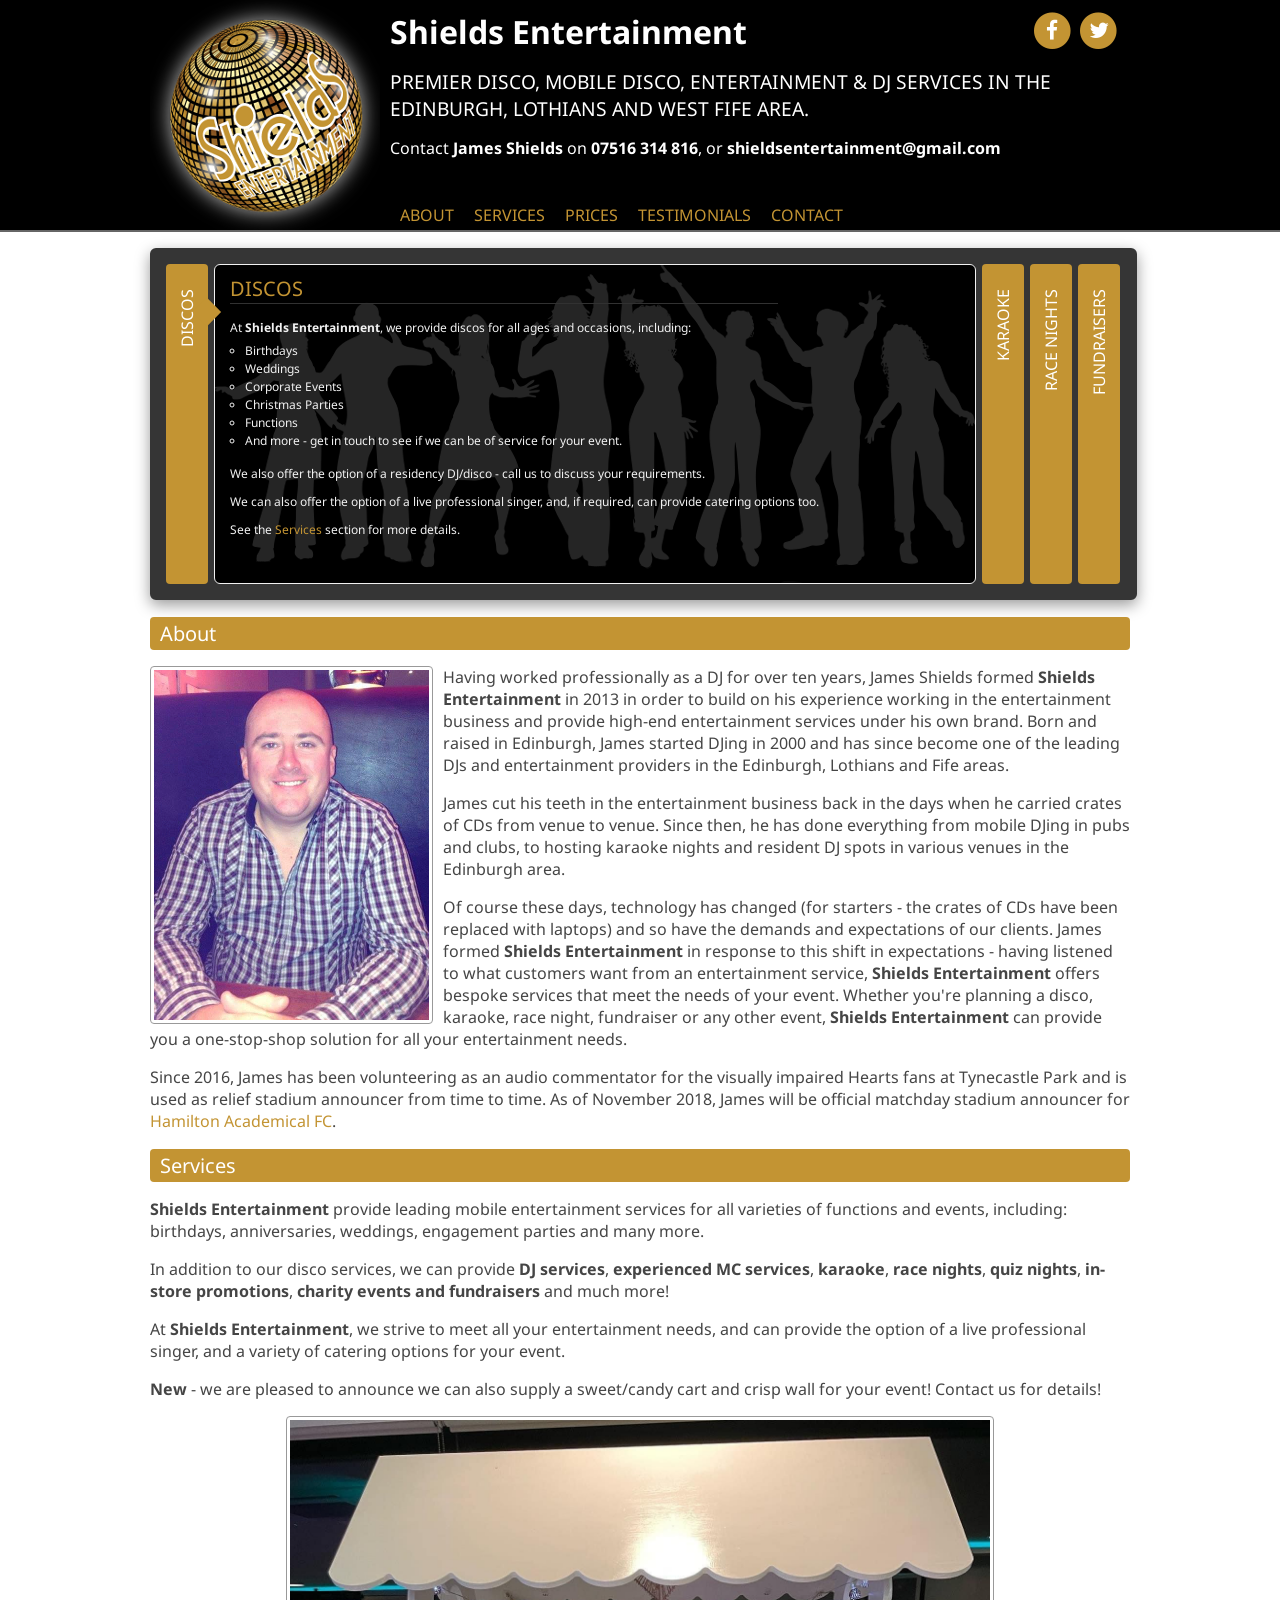
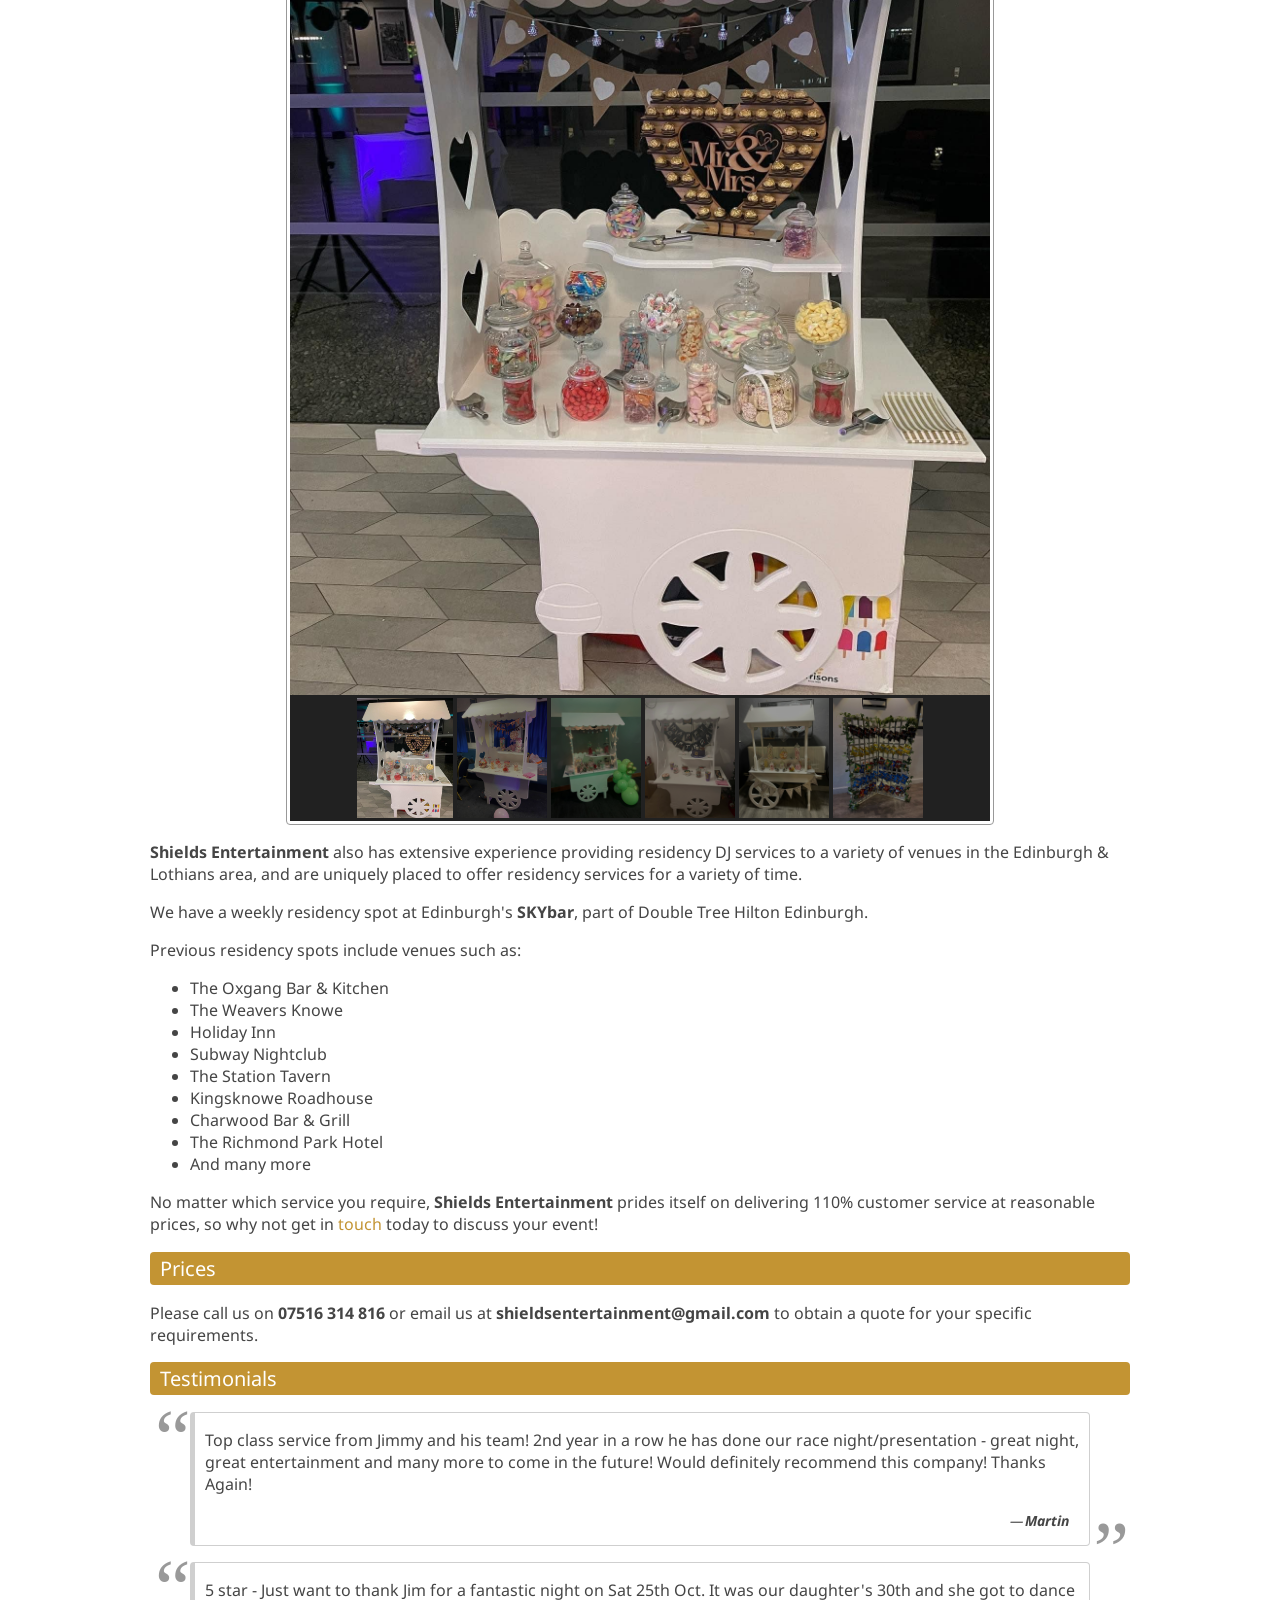
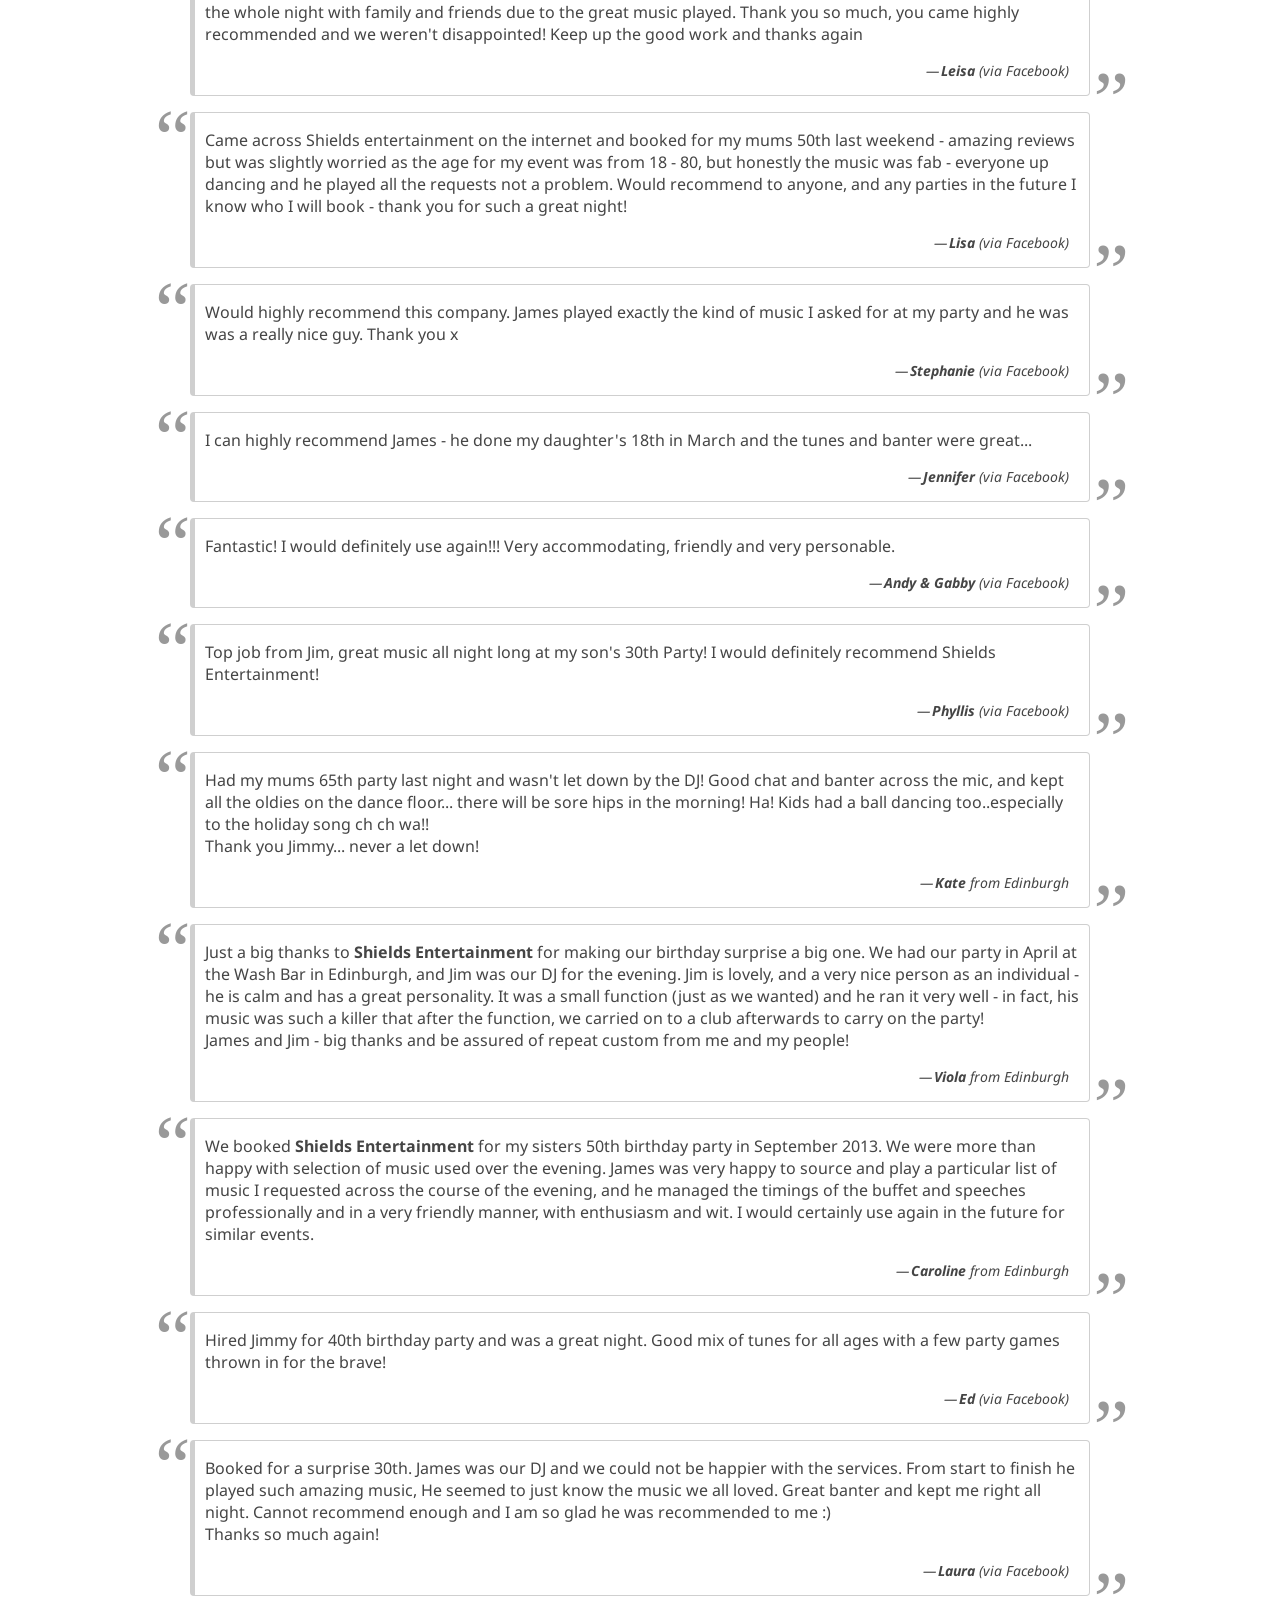
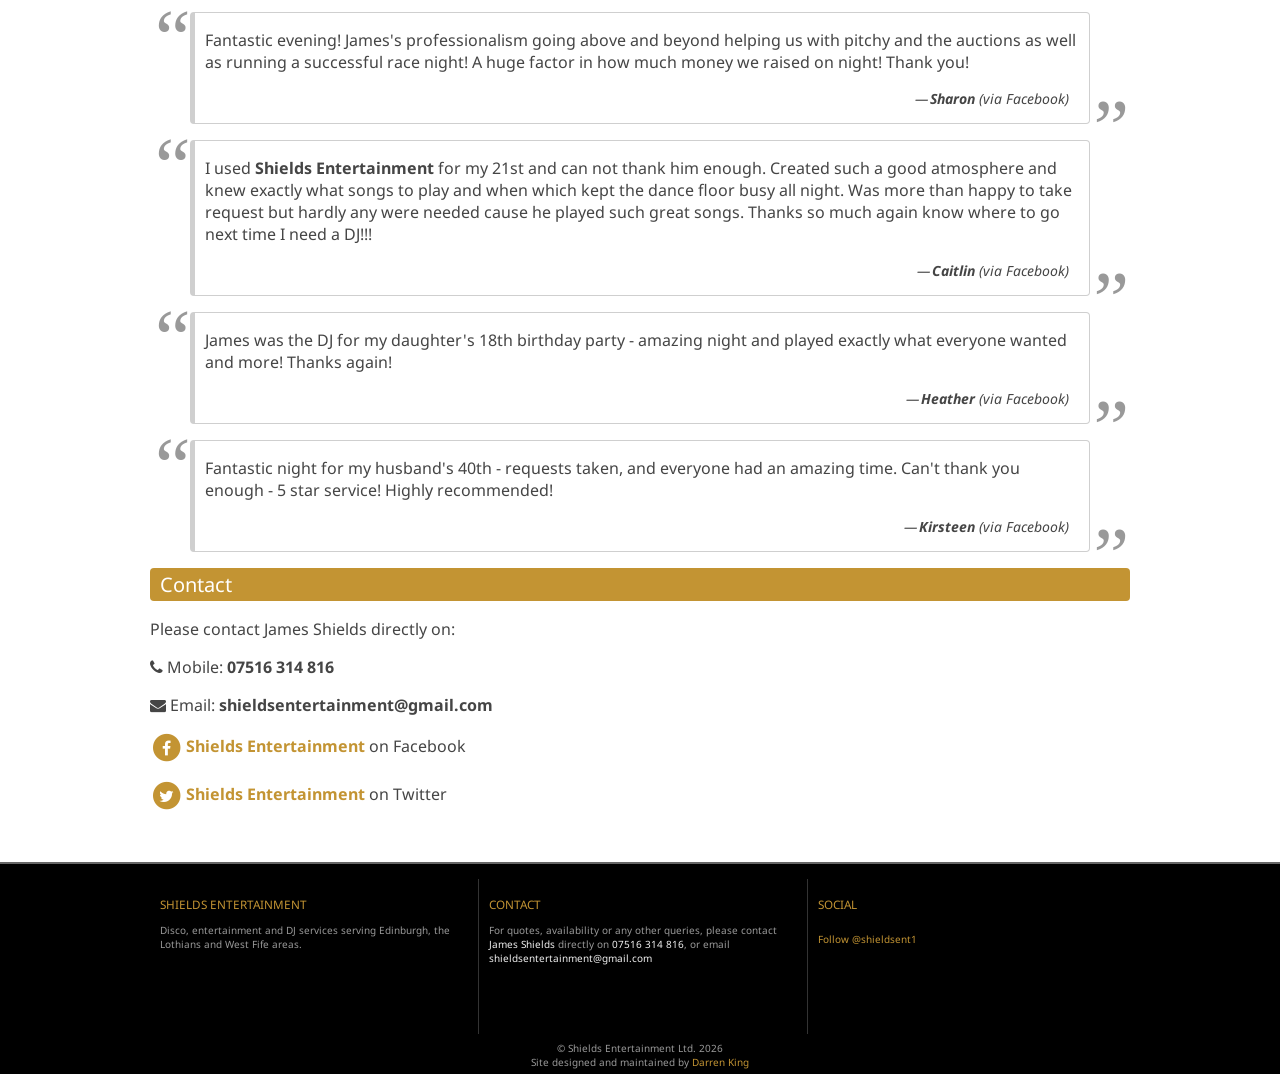
==== index.htm @ f03bf299 "Add files via upload" ====
<!doctype html>
<html>
<head>
  <link href='https://fonts.googleapis.com/css?family=Noto+Sans:400,700' rel='stylesheet' type='text/css'>
  <link href="https://netdna.bootstrapcdn.com/font-awesome/4.0.3/css/font-awesome.css" rel="stylesheet">
  <link rel="stylesheet" href="css/shields-entertainment.css" />
  <link rel="stylesheet" href="css/liteaccordion.css" />
  <link rel="shortcut icon" href="images/favicon.ico" />
  <meta property="og:image" content="https://www.shieldsentertainment.co.uk/images/shields-entertainment-logo.png" />
  <!--[if lt IE 9]>
  <script src="js/html5shiv.js"></script>
  <link rel="stylesheet" href="css/ie-fix.css" />
  <![endif]-->
  <!--[if IE]>
  <style>
  main > .page-inner {
    margin-top: 1em;
  }
  </style>
  <![endif]-->
  <title>Shields Entertainment | Premier disco, mobile disco, entertainment &amp; DJ services in the Edinburgh, Lothians and West Fife area</title> 
</head>
<body>
  <div id="fb-root"></div>
  <script>(function(d, s, id) {
    var js, fjs = d.getElementsByTagName(s)[0];
    if (d.getElementById(id)) return;
    js = d.createElement(s); js.id = id;
    js.src = "//connect.facebook.net/en_GB/all.js#xfbml=1";
    fjs.parentNode.insertBefore(js, fjs);
  }(document, 'script', 'facebook-jssdk'));</script>
  <div id="page">
    <a class="section-link" id="top"></a>
    <header>
      <div class="page-inner">
        <img class="logo" src="images/shields-entertainment-logo.png" />
        <div class="info">
          <h1>Shields Entertainment</h1>
          <h2>Premier disco, mobile disco, entertainment &amp; DJ services in the Edinburgh, Lothians and West Fife area.</h2>
          <h3>Contact <strong>James Shields</strong> on <strong>07516 314 816</strong>, or <strong>shieldsentertainment@gmail.com</strong></h3> 
        </div>
        <div class="social-buttons">
          <a href="https://www.facebook.com/shieldsentertainment" target="_blank" title="Shields Entertainment on Facebook">
            <span class="fa-stack fa-lg">
              <i class="fa fa-circle fa-stack-2x"></i>
              <i class="fa fa-facebook fa-stack-1x fa-inverse"></i>
            </span>
          </a>
          <a href="https://twitter.com/shieldsent1" target="_blank" title="Shields Entertainment on Twitter">
            <span class="fa-stack fa-lg">
              <i class="fa fa-circle fa-stack-2x"></i>
              <i class="fa fa-twitter fa-stack-1x fa-inverse"></i>
            </span>
          </a>
          </div>
          <nav class="main">
            <ul class="menu">
              <li><a href="#about" class="smooth">About</a></li>
              <li><a href="#services" class="smooth">Services</a></li>
              <li><a href="#prices" class="smooth">Prices</a></li>
              <li><a href="#testimonials" class="smooth">Testimonials</a></li>
              <li><a href="#contact" class="smooth">Contact</a></li>
            </ul>
          </nav>
        </div>
      </header>
      <div class="fixed-nav">
        <div class="page-inner">
          <div class="mini-logo"><a href="#top" class="smooth"></a></div>
          <h1>Shields Entertainment</h1>
          <h2>Disco &amp; Entertainment Services in Edinburgh, the Lothians and West Fife</h2>
          <nav class="main">
            <ul class="menu">
              <li><a href="#about" class="smooth">About</a></li>
              <li><a href="#services" class="smooth">Services</a></li>
              <li><a href="#prices" class="smooth">Prices</a></li>
              <li><a href="#testimonials" class="smooth">Testimonials</a></li>
              <li><a href="#contact" class="smooth">Contact</a></li>
            </ul>
          </nav>
          <div class="social-buttons">
            <a href="https://www.facebook.com/shieldsentertainment" target="_blank" title="Shields Entertainment on Facebook">
              <span class="fa-stack fa-lg">
                <i class="fa fa-circle fa-stack-2x"></i>
                <i class="fa fa-facebook fa-stack-1x fa-inverse"></i>
              </span>
            </a>
            <a href="https://twitter.com/shieldsent1" target="_blank" title="Shields Entertainment on Twitter">
              <span class="fa-stack fa-lg">
                <i class="fa fa-circle fa-stack-2x"></i>
                <i class="fa fa-twitter fa-stack-1x fa-inverse"></i>
              </span>
            </a>
          </div>
        </div>
      </div>
      <main>
        <div class="page-inner">

          <!-- Service Info -->
          <section class="service-info">
            <ol>
              <li>
                <h2><span>Discos</span></h2>
                <div>
                  <div class="service-info-panel">
                    <h2 class="service-title">Discos</h2>
                    <p>
                      At <strong>Shields Entertainment</strong>, we provide discos for all ages and occasions, including:
                      <ul>
                        <li>Birthdays</li>
                        <li>Weddings</li>
                        <li>Corporate Events</li>
                        <li>Christmas Parties</li>
                        <li>Functions</li>
                        <li>And more - get in touch to see if we can be of service for your event.</li>
                      </ul>
                    </p>
                    <p>We also offer the option of a residency DJ/disco - call us to discuss your requirements.</p>
                    <p>We can also offer the option of a live professional singer, and, if required, can provide catering options too.</p>
                    <p>See the <a href="#services" class="smooth">Services</a> section for more details.</p>
                  </div>
                </div>
              </li>
              <li>
                <h2><span>Karaoke</span></h2>
                <div>
                  <div class="service-info-panel">
                    <h2 class="service-title">Karaoke</h2>
                    <p>
                      Planning a disco but want the option of a karaoke? No problem - at <strong>Shields Entertainment</strong> we can provide karaoke services
                      to suit any event type. With over 30,000 karaoke tracks to choose from, we have one of the biggest and best selections around!
                    </p>
                    <p>As with our standard disco services, we can provide a live professional singer, and can provide catering options too.</p>
                    <p>See the <a href="#services" class="smooth">Services</a> section for more details.</p>
                  </div>
                </div>
              </li>
              <li>
                <h2><span>Race Nights</span></h2>
                <div>
                  <div class="service-info-panel">
                    <h2 class="service-title">Race Nights</h2>
                    <p>
                      Hosting a race night? Whether you need a disco for before &amp; afterwards, or whether you need an experienced MC to host the event - 
                      <strong>Shields Entertainment</strong> can meet your needs. 
                    </p>
                    <p>As with our disco services, we can provide a live professional singer, and can provide catering options too.</p>
                    <p>See the <a href="#services" class="smooth">Services</a> section for more details.</p>
                  </div>
                </div>
              </li>
              <li>
                <h2><span>Fundraisers</span></h2>
                <div>
                  <div class="service-info-panel">
                    <h2 class="service-title">Fundraisers</h2>
                    <p>
                      Hosting a fundraiser? <strong>Shields Entertainment</strong> can provide a variety of services to help your event run smoothly - from providing disco
                      services during the event, to providing an experienced MC to host the event.
                    </p>
                    <p><strong>Shields Entertainment</strong> has their own PA equiptment which is fully PAT tested, ensuring your event runs smoothly.</p>
                    <p>See the <a href="#services" class="smooth">Services</a> section for more details.</p>
                  </div>
                </div>
              </li>
            </ol>
          </section>

          <!-- About -->
          <section id="section-about">
            <a class="section-link" id="about"></a>
            <h2>About</h2>
            <p><img src="images/james-shields.jpg" alt="James Shields" class="photo-left" />Having worked professionally as a DJ for over ten years, James Shields formed <strong>Shields Entertainment</strong> in 2013 in order to build on his
            experience working in the entertainment business and provide high-end entertainment services under his own brand. Born and raised in
            Edinburgh, James started DJing in 2000 and has since become one of the leading DJs and entertainment providers in the Edinburgh, Lothians and Fife
            areas.</p>
            <p>James cut his teeth in the entertainment business back in the days when he carried crates of CDs from venue to venue. Since then, he has
            done everything from mobile DJing in pubs and clubs, to hosting karaoke nights and resident DJ spots in various venues in the Edinburgh area.
            </p>
            <p>Of course these days, technology has changed (for starters - the crates of CDs have been replaced with laptops) and so have the demands and expectations
            of our clients. James formed <strong>Shields Entertainment</strong> in response to this shift in expectations - having listened to what customers want from an entertainment
            service, <strong>Shields Entertainment</strong> offers bespoke services that meet the needs of your event. Whether you're planning a disco, karaoke, race night, fundraiser
            or any other event, <strong>Shields Entertainment</strong> can provide you a one-stop-shop solution for all your entertainment needs.</p>
            
            <p>Since 2016, James has been volunteering as an audio commentator for the visually impaired Hearts fans at Tynecastle Park and is used as relief stadium announcer from
            time to time. As of November 2018, James will be official matchday stadium announcer for <a href="https://www.hamiltonacciesfc.co.uk/" target="_blank">Hamilton Academical FC</a>.</p> 
          </section>

          <!-- Services -->
          <section id="section-services">
            <a class="section-link" id="services"></a>
            <h2>Services</h2>
            <p><strong>Shields Entertainment</strong> provide leading mobile entertainment services for all varieties of functions and events, including: birthdays, anniversaries, weddings, 
            engagement parties and many more.</p>
            
            <p>In addition to our disco services, we can provide <strong>DJ services</strong>, <strong>experienced MC services</strong>, <strong>karaoke</strong>, <strong>race nights</strong>, <strong>quiz nights</strong>, <strong>in-store promotions</strong>, 
            <strong>charity events and fundraisers</strong> and much more!</p>
            
            <p>At <strong>Shields Entertainment</strong>, we strive to meet all your entertainment needs, and can provide the option of a live professional singer, and a variety
            of catering options for your event.</p>
            
            <p><strong>New</strong> - we are pleased to announce we can also supply a sweet/candy cart and crisp wall for your event! Contact us for details!</p>
            
            <div class="gallery">
              <div class="gallery-inner">
                <div class="gallery-main"><img src="images/cart-1.jpg" /></div>
                <div class="gallery-thumbs-row">
                  <div class="gallery-thumbs">
                    <ul>
                      <li class="active"><a href="#"><img class="gallery-thumb" src="images/cart-1.jpg"/></a></li>
                      <li><a href="#"><img class="gallery-thumb" src="images/cart-2.jpg"/></a></li>
                      <li><a href="#"><img class="gallery-thumb" src="images/cart-3.jpg"/></a></li>
                      <li><a href="#"><img class="gallery-thumb" src="images/cart-4.jpg"/></a></li>
                      <li><a href="#"><img class="gallery-thumb" src="images/cart-5.jpg"/></a></li>
                      <li><a href="#"><img class="gallery-thumb" src="images/crisp-wall-1.jpg"/></a></li>
                    </ul>
                  </div>
                </div>
              </div>
            </div>
            
            <p><strong>Shields Entertainment</strong> also has extensive experience providing residency DJ services to a variety of venues in the Edinburgh &amp; Lothians area, and are
              uniquely placed to offer residency services for a variety of time.</p>
            
            <p>We have a weekly residency spot at Edinburgh's <strong>SKYbar</strong>, part of Double Tree Hilton Edinburgh.</p>
            <p>  
              Previous residency spots include venues such as:
            <ul>
              <li>The Oxgang Bar &amp; Kitchen</li>
              <li>The Weavers Knowe</li>
              <li>Holiday Inn</li>
              <li>Subway Nightclub</li>
              <li>The Station Tavern</li>
              <li>Kingsknowe Roadhouse</li>
              <li>Charwood Bar &amp; Grill</li>
              <li>The Richmond Park Hotel</li>
              <li>And many more</li>
            </ul></p>
            <p>No matter which service you require, <strong>Shields Entertainment</strong> prides itself on delivering 110% customer service at reasonable prices, so
            why not get in <a href="#contact" class="smooth">touch</a> today to discuss your event!</p>
          </section>

          <!-- Prices -->
          <section id="section-prices">
            <a class="section-link" id="prices"></a>
            <h2>Prices</h2>
            <p>Please call us on <strong>07516 314 816</strong> or email us at <strong>shieldsentertainment@gmail.com</strong> to obtain a quote for your specific requirements.</p>
          </section>

          <!-- Testimonials -->
          <section id="section-testimonials">
            <a class="section-link" id="testimonials"></a>
            <h2>Testimonials</h2>

            <blockquote>
              <p>
                Top class service from Jimmy and his team! 2nd year in a row he has done our race night/presentation - great night, great entertainment and many more to come in the future! Would definitely recommend this company! Thanks Again!                    
              </p>
              <footer>
                <cite><strong>Martin</strong></cite>
              </footer>
            </blockquote>

            <blockquote>
              <p>
                5 star - Just want to thank Jim for a fantastic night on Sat 25th Oct.
                It was our daughter's 30th and she got to dance the whole night with family and friends due to the great music played.
                Thank you so much, you came highly recommended and we weren't disappointed!
                Keep up the good work and thanks again
              </p>
              <footer>
                <cite><strong>Leisa</strong> (via Facebook)</cite>
              </footer>
            </blockquote>

            <blockquote>
              <p>
                Came across Shields entertainment on the internet and booked for my mums 50th last weekend -
                amazing reviews but was slightly worried as the age for my event was from 18 - 80, but honestly the music was fab -
                everyone up dancing and he played all the requests not a problem. Would recommend to anyone,
                and any parties in the future I know who I will book - thank you for such a great night!
              </p>
              <footer>
                <cite><strong>Lisa</strong> (via Facebook)</cite>
              </footer>
            </blockquote>

            <!-- older -->
            <blockquote>
              <p>
                Would highly recommend this company. James played exactly the kind of music I asked for at my party and he was was a really nice guy. Thank you x
              </p>
              <footer>
                <cite><strong>Stephanie</strong> (via Facebook)</cite>
              </footer>
            </blockquote>

            <blockquote>
              <p>
                I can highly recommend James - he done my daughter's 18th in March and the tunes and banter were great...
              </p>
              <footer>
                <cite><strong>Jennifer</strong> (via Facebook)</cite>
              </footer>
            </blockquote>

            <blockquote>
              <p>
                Fantastic! I would definitely use again!!! Very accommodating, friendly and very personable.
              </p>
              <footer>
                <cite><strong>Andy &amp; Gabby</strong> (via Facebook)</cite>
              </footer>
            </blockquote>

            <blockquote>
              <p>
                Top job from Jim, great music all night long at my son's 30th Party! I would definitely recommend Shields Entertainment!
              </p>
              <footer>
                <cite><strong>Phyllis</strong> (via Facebook)</cite>
              </footer>
            </blockquote>

            <blockquote>
              <p>
                Had my mums 65th party last night and wasn't let down by the DJ! Good chat and banter across the mic, and
                kept all the oldies on the dance floor... there will be sore hips in the morning! Ha! Kids had a ball
                dancing too..especially to the holiday song ch ch wa!!<br />
                Thank you Jimmy... never a let down!
              </p>
              <footer>
                <cite><strong>Kate</strong> from Edinburgh</cite>
              </footer>
            </blockquote>

            <blockquote>
              <p>
                Just a big thanks to <strong>Shields Entertainment</strong> for making our birthday surprise a big one. We had our party in April
                at the Wash Bar in Edinburgh, and Jim was our DJ for the evening. Jim is lovely, and a very nice person as
                an individual - he is calm and has a great personality. It was a small function (just as we wanted) and he
                ran it very well - in fact, his music was such a killer that after the function, we carried on to a club
                afterwards to carry on the party!<br />
                James and Jim - big thanks and be assured of repeat custom from me and my people!
              </p>
              <footer>
                <cite><strong>Viola</strong> from Edinburgh</cite>
              </footer>
            </blockquote>

            <blockquote>
              <p>
                We booked <strong>Shields Entertainment</strong> for my sisters 50th birthday party in September 2013. We were more than happy with selection of music used over the evening.
                James was very happy to source and play a particular list of music I requested across the course of the evening, and he managed the timings of the buffet and speeches professionally and in a very friendly manner, with enthusiasm and wit.
                I would certainly use again in the future for similar events.
              </p>
              <footer>
                <cite><strong>Caroline</strong> from Edinburgh</cite>
              </footer>
            </blockquote>

            <blockquote>
              <p>Hired Jimmy for 40th birthday party and was a great night. Good mix of tunes for all ages with a few party games thrown in for the brave!</p>
              <footer>
                <cite><strong>Ed</strong> (via Facebook)</cite>
              </footer>
            </blockquote>

            <blockquote>
              <p>
                Booked for a surprise 30th. James was our DJ and we could not be happier with the
                services. From start to finish he played such amazing music, He seemed to just know the
                music we all loved. Great banter and kept me right all night. Cannot recommend enough
                and I am so glad he was recommended to me :) <br />
                Thanks so much again!
              </p>
              <footer>
                <cite><strong>Laura</strong> (via Facebook)</cite>
              </footer>
            </blockquote>
            
            <blockquote>
              <p>
                Fantastic evening! James's professionalism going above and beyond helping us with
                pitchy and the auctions as well as running a successful race night! A huge factor in how
                much money we raised on night! Thank you!
              </p>
              <footer>
                <cite><strong>Sharon</strong> (via Facebook)</cite>
              </footer>
            </blockquote>
            
            <blockquote>
              <p>
                I used <strong>Shields Entertainment</strong> for my 21st and can not thank him enough. Created such a
                good atmosphere and knew exactly what songs to play and when which kept the dance
                floor busy all night. Was more than happy to take request but hardly any were needed
                cause he played such great songs. Thanks so much again know where to go next time I
                need a DJ!!!
              </p>
              <footer>
                <cite><strong>Caitlin</strong> (via Facebook)</cite>
              </footer>
            </blockquote>
            
            <blockquote>
              <p>
                James was the DJ for my daughter's 18th birthday party - amazing night and played exactly what
                everyone wanted and more! Thanks again!
              </p>
              <footer>
                <cite><strong>Heather</strong> (via Facebook)</cite>
              </footer>
            </blockquote>
            
            <blockquote>
              <p>
                Fantastic night for my husband's 40th - requests taken, and everyone had an amazing time.
                Can't thank you enough - 5 star service! Highly recommended!
              </p>
              <footer>
                <cite><strong>Kirsteen</strong> (via Facebook)</cite>
              </footer>
            </blockquote>
              
          </section>

          <!-- Contact -->
          <section id="section-contact">
            <a class="section-link" id="contact"></a>
            <h2>Contact</h2>
            <p>Please contact James Shields directly on:</p>
            <p><i class="fa fa-phone"></i> Mobile: <strong>07516 314 816</strong></p>
            <p><i class="fa fa-envelope"></i> Email: <strong>shieldsentertainment@gmail.com</strong></p>
            <p>
              <a href="https://www.facebook.com/shieldsentertainment" target="_blank" alt="Shields Entertainment on Facebook">
                <span class="fa-stack">
                  <i class="fa fa-circle fa-stack-2x"></i>
                  <i class="fa fa-facebook fa-stack-1x fa-inverse"></i>
                </span>
                <strong>Shields Entertainment</strong>
              </a> on Facebook 
            </p>
            <p>
              <a href="https://twitter.com/shieldsent1" target="_blank" alt="Shields Entertainment on Twitter">
                <span class="fa-stack">
                  <i class="fa fa-circle fa-stack-2x"></i>
                  <i class="fa fa-twitter fa-stack-1x fa-inverse"></i>
                </span>
                <strong>Shields Entertainment</strong>
              </a> on Twitter
            </p> 
          </section>

        </div>    
      </main>

      <footer>
        <div class="page-inner">
          <div class="footer-panel overview">
            <h3><span>Shields Entertainment</h3>
            <p>
              Disco, entertainment and DJ services serving Edinburgh, the Lothians and West Fife areas.
            </p>
          </div>
          <div class="footer-panel contact">
            <h3>Contact</h3>
            <p>
              For quotes, availability or any other queries, please contact <em>James Shields</em> directly on <em>07516 314 816</em>, or email <em>shieldsentertainment@gmail.com</em>
            </p>
          </div>
          <div class="footer-panel social">
            <h3>Social</h3>
            <div class="fb-like" data-href="https://www.facebook.com/shieldsentertainment" data-colorscheme="dark" data-layout="standard" data-action="like" data-show-faces="true" data-share="true" data-ref="shieldsentertainment.co.uk"></div>
            
            <div class="twitter">
              <a href="https://twitter.com/shieldsent1" class="twitter-follow-button" data-show-count="false" data-size="large">Follow @shieldsent1</a>
              <script>!function(d,s,id){var js,fjs=d.getElementsByTagName(s)[0],p=/^http:/.test(d.location)?'http':'https';if(!d.getElementById(id)){js=d.createElement(s);js.id=id;js.src=p+'://platform.twitter.com/widgets.js';fjs.parentNode.insertBefore(js,fjs);}}(document, 'script', 'twitter-wjs');</script>
            </div>
          </div>
          <div class="copy">
            &copy; Shields Entertainment Ltd. <span id="copy-year">2020</span> <br />
            Site designed and maintained by <a href="http://www.darren-king.co.uk" target="_blank">Darren King</a>
          </div>
        </div>
    </footer>
  </div>
  <script src="https://code.jquery.com/jquery-3.3.1.min.js"></script>
  <script src="js/jquery.easing.1.3.js"></script>
  <script src="js/liteaccordion.jquery.min.js"></script>
  <script src="js/jquery.smoothscroll.min.js"></script>

  <script src="js/shields-entertainment.js"></script>
</body>
</html>
---- css/shields-entertainment.css ----
/** styles.less */
html,
body {
  margin: 0;
  padding: 0;
}
body {
  background-color: #fff;
  color: #454545;
  font-family: 'Noto Sans', sans-serif;
}
.photo-bordered {
  padding: 3px;
  border: 1px solid #999;
  -webkit-border-radius: 4px;
  -moz-border-radius: 4px;
  -ms-border-radius: 4px;
  border-radius: 4px;
}
div#page {
  min-width: 830px;
}
div.page-inner {
  position: relative;
  width: 980px;
  margin: 0 auto;
}
a:link,
a:visited,
a:active {
  color: #c39433;
  text-decoration: none;
}
a:hover {
  color: #0060FF;
  text-decoration: underline;
}
header {
  position: relative;
  background-color: #000;
  color: #fff;
  height: 230px;
  border-bottom: 2px solid #666;
}
header ul,
header ul li {
  margin: 0;
  padding: 0;
  list-style-type: none;
}
header .page-inner {
  height: 235px;
}
header .logo {
  position: absolute;
  left: 0px;
  top: 0px;
  width: 230px;
  height: 230px;
  background-color: #000;
}
header .info {
  position: absolute;
  top: 10px;
  left: 240px;
  bottom: 40px;
  right: 10px;
}
header .info h1,
header .info h2,
header .info h3 {
  margin: 0;
  padding: 0;
  padding-bottom: 15px;
}
header .info h2 {
  font-weight: normal;
  /*font-style: italic;*/
  font-size: 1.2em;
  text-transform: uppercase;
}
header .info h3 {
  font-weight: normal;
  font-size: 1em;
}
.social-buttons {
  position: absolute;
  top: 10px;
  right: 10px;
  height: 20px;
}
nav.main {
  position: absolute;
  bottom: 5px;
  left: 240px;
  height: 30px;
  background-color: #000;
}
nav.main ul,
nav.main ul li {
  margin: 0;
  padding: 0;
  list-style-type: none;
}
nav.main ul.menu li {
  display: table-cell;
}
nav.main ul.menu li a {
  display: table-cell;
  padding-left: 10px;
  padding-right: 10px;
  height: 30px;
  text-align: center;
  vertical-align: middle;
  color: #c39433;
  text-decoration: none;
  text-transform: uppercase;
  border-bottom: 2px solid #666;
}
nav.main ul.menu li a:hover {
  color: #c39433;
  background-color: #fff;
  border-bottom: 2px solid #fff;
}
div.fixed-nav {
  display: none;
  position: fixed;
  top: 0;
  left: 0;
  right: 0;
  height: 100px;
  border-bottom: 2px solid #666;
  color: #fff;
  background-color: #000;
  z-index: 1000;
  /*opacity: 0.9;*/
}
div.fixed-nav .page-inner {
  height: 100px;
}
div.fixed-nav .mini-logo {
  position: absolute;
  top: 0;
  left: 0;
  width: 100px;
  height: 100px;
  background-image: url(../images/shields-entertainment-logo-small.png);
}
div.fixed-nav .mini-logo a {
  display: block;
  top: 0;
  left: 0;
  width: 100px;
  height: 100px;
}
div.fixed-nav h1 {
  position: absolute;
  top: 10px;
  left: 130px;
  height: 40px;
  width: 400px;
  margin: 0;
  padding: 0;
}
div.fixed-nav h2 {
  position: absolute;
  top: 50px;
  left: 130px;
  height: 15px;
  margin: 0;
  padding: 0;
  font-size: 14px;
  font-weight: normal;
  text-transform: uppercase;
}
div.fixed-nav nav.main {
  bottom: 0px;
}
main {
  margin-top: 1em;
}
main section.service-info {
  position: relative;
}
main section.service-info > ol > li > div {
  background-color: black;
}
main section.service-info .service-info-panel {
  padding: 15px;
  -webkit-border-radius: 6px;
  -moz-border-radius: 6px;
  -ms-border-radius: 6px;
  border-radius: 6px;
  background-color: #000;
  background-image: url(../images/silhouette-dancing-people-dark-small-85.png);
  background-position: bottom;
  background-repeat: no-repeat;
  border: 1px solid #f1f1f1;
  position: absolute;
  top: 0;
  left: 48px;
  right: 0;
  bottom: 0;
  font-size: 12px;
  color: #f1f1f1;
  line-height: 1.5em;
}
main section.service-info .service-info-panel > h2.service-title {
  font-size: 20px;
  color: #c39433;
  border-bottom: 1px solid #313131;
  padding-bottom: 5px;
  margin-right: 25%;
  margin-bottom: 10px;
  text-transform: uppercase;
  font-weight: normal;
}
main section.service-info .service-info-panel ul {
  padding-left: 15px;
}
main section.service-info .service-info-panel p {
  padding: 5px 0px;
}
main section {
  position: relative;
}
main section > a.section-link {
  position: absolute;
  top: -120px;
  z-index: -10;
  visibility: hidden;
  border: 1px solid red;
}
main section > h2 {
  background-color: #c39433;
  -webkit-border-radius: 4px;
  -moz-border-radius: 4px;
  -ms-border-radius: 4px;
  border-radius: 4px;
  padding: 3px 10px;
  color: #fff;
  font-weight: normal;
  font-size: 20px;
}
main section .photo-left {
  float: left;
  margin-right: 10px;
  padding: 3px;
  border: 1px solid #999;
  -webkit-border-radius: 4px;
  -moz-border-radius: 4px;
  -ms-border-radius: 4px;
  border-radius: 4px;
}
main section blockquote {
  position: relative;
  padding-bottom: 15px;
  border: 1px solid #cfcfcf;
  border-left: 5px solid #cfcfcf;
  -webkit-border-radius: 4px;
  -moz-border-radius: 4px;
  -ms-border-radius: 4px;
  border-radius: 4px;
}
main section blockquote > p {
  padding: 0px 10px;
}
main section blockquote::before,
main section blockquote::after {
  display: block;
  position: absolute;
  font-family: Georgia, "Times New Roman", serif;
  font-size: 80px;
  color: #999;
  height: 0;
}
main section blockquote::before {
  top: -20px;
  left: 0;
  content: '\201c';
  margin-left: -40px;
}
main section blockquote::after {
  right: 0;
  bottom: 40px;
  content: '\201d';
  margin-right: -40px;
  text-align: right;
}
main section blockquote > footer {
  font-size: 14px;
}
main section blockquote > footer cite::before {
  content: '\2014 \2009';
}
main section blockquote > footer cite {
  padding-right: 20px;
  display: block;
  text-align: right;
}
div#page > footer {
  margin-top: 50px;
  border-top: 2px solid #666;
  min-height: 200px;
  background-color: #000;
  color: #999;
  font-size: 10px;
  position: relative;
}
div#page > footer .page-inner {
  height: 210px;
}
div#page > footer .footer-panel {
  position: absolute;
  top: 15px;
  bottom: 40px;
  border-left: 1px solid #333;
  padding: 5px 10px;
}
div#page > footer .footer-panel:first-of-type {
  border-left: none;
}
div#page > footer .footer-panel.overview {
  left: 0;
  right: 67%;
}
div#page > footer .footer-panel.contact {
  left: 33.5%;
  right: 33.5%;
}
div#page > footer .footer-panel.social {
  left: 67%;
  right: 0;
}
div#page > footer .footer-panel.social .twitter {
  margin-top: 20px;
}
div#page > footer .copy {
  position: absolute;
  bottom: 5px;
  left: 0;
  right: 0;
  text-align: center;
}
div#page > footer h3 {
  color: #c39433;
  font-weight: normal;
  text-transform: uppercase;
}
div#page > footer em {
  font-style: normal;
  color: #f1f1f1;
}
.clearfix {
  clear: both;
}
div.gallery {
  line-height: 0;
}
div.gallery div.gallery-inner {
  margin: 0 auto;
  max-width: 700px;
  padding: 3px;
  border: 1px solid #999;
  -webkit-border-radius: 4px;
  -moz-border-radius: 4px;
  -ms-border-radius: 4px;
  border-radius: 4px;
}
div.gallery div.gallery-inner div.gallery-main {
  width: 100%;
}
div.gallery div.gallery-inner div.gallery-main img {
  max-width: 100%;
}
div.gallery div.gallery-inner div.gallery-thumbs-row {
  padding: 3px;
  background-color: #212121;
}
div.gallery div.gallery-inner div.gallery-thumbs {
  display: table;
  margin: 0 auto;
}
div.gallery div.gallery-inner div.gallery-thumbs ul,
div.gallery div.gallery-inner div.gallery-thumbs ul li {
  margin: 0;
  padding: 0;
  list-style-type: none;
  display: inline-block;
}
div.gallery div.gallery-inner div.gallery-thumbs img {
  max-width: 100px;
  max-height: 120px;
  filter: brightness(60%);
}
div.gallery div.gallery-inner div.gallery-thumbs li.active img {
  filter: brightness(100%);
}
---- css/liteaccordion.css ----
@charset 'utf-8';
/*************************************************!
*
*   project:    liteAccordion - a horizontal accordion plugin for jQuery
*   author:     Nicola Hibbert
*   url:        http://nicolahibbert.com/liteaccordion-v2/
*   demo:       http://www.nicolahibbert.com/demo/liteAccordion/
*
*   Version:    2.2.0
*   Copyright:  (c) 2010-2013 Nicola Hibbert
*   Licence:    MIT
*
**************************************************/
/****************************************** Core */
.liteAccordion {
    text-align: left;
    font-size: 16px;
    line-height: 24px;
    font: 'Helvetica Neue', Verdana, Arial, sans-serif;
    -webkit-backface-visibility: hidden;
    -webkit-perspective: 1000;
    -webkit-tap-highlight-color: transparent;
}
.liteAccordion, .liteAccordion * { padding: 0; margin: 0; border: 0; box-sizing: content-box }
.liteAccordion > ol { position: relative; overflow: hidden; height: 100%; margin: 0; padding: 0; list-style-type: none }
.liteAccordion > ol > li { list-style-type: none }
.liteAccordion .slide > h2 {
    color: black;
    font-size: 16px;
    font-weight: normal;
    margin: 0;
    z-index: 100;
    position: absolute;
    top: 0;
    left: 0;
    -webkit-backface-visibility: hidden; /* fixes chrome bug */
    -webkit-transform: translateX(-100%) rotate(-90deg);
    -webkit-transform-origin: right top;
    -moz-transform: translateX(-100%) rotate(-90deg);
    -moz-transform-origin: right top;
    -o-transform: translateX(-100%) rotate(-90deg);
    -o-transform-origin: right top;
    transform: translateX(-100%) rotate(-90deg);
    transform-origin: right top;
}
.liteAccordion .slide > h2 span {
    display: block;
    padding-right: 8%;
    text-align: right;
    height: 90%;
    margin-top: 5px;
    -webkit-user-select: none;
    -khtml-user-select: none;
    -moz-user-select: none;
    -ms-user-select: none;
    user-select: none;
}
.liteAccordion .slide > h2 b {
    display: inline-block;
    position: absolute;
    top: 13%;
    left: 10%;
    text-align: center;
    -webkit-transform: rotate(90deg);
    -moz-transform: rotate(90deg);
    -o-transform: rotate(90deg);
    transform: rotate(90deg);
}

.liteAccordion .slide > h2:hover { cursor: pointer }
.liteAccordion .slide > div { height: 100%; position: absolute; top: 0; z-index: 10; overflow: hidden; background: #353535; }
.liteAccordion .ap-caption { padding: 10px 15px; position: absolute; bottom: 20px; right: 30px; z-index: 3; background: black;
    background: rgba(0,0,0,0.7); color: white; -webkit-border-radius: 4px; -moz-border-radius: 4px; border-radius: 4px }
.liteAccordion noscript p { padding: 10px; margin: 0; background: white }

/****************************************** Basic */
.liteAccordion.basic .slide > h2 { background: #333; color: white; line-height: 225% }

/**************************************** Stitch */
.liteAccordion.stitch {
    position: relative;
    padding: 5px 0 5px 5px;
    border: 11px solid #353535;
    background: #353535;
    -webkit-box-shadow: 0 -1px 0 #5b5b5b inset, 0 5px 15px rgba(0, 0, 0, 0.4);
    -moz-box-shadow: 0 -1px 0 #5b5b5b inset, 0 5px 15px rgba(0, 0, 0, 0.4);
    -o-box-shadow: 0 -1px 0 #5b5b5b inset, 0 5px 15px rgba(0, 0, 0, 0.4);
    box-shadow: 0 -1px 0 #5b5b5b inset, 0 5px 15px rgba(0, 0, 0, 0.4);
}
.liteAccordion.stitch:before {
    content: '';
    width: 100%;
    height: 100%;
    position: absolute;
    top: -9px;
    left: -9px;
    background: #353535;
    border: 9px solid transparent;
/*    -webkit-border-image: url('bg_stitch.png') 9 repeat;
    -moz-border-image: url('bg_stitch.png') 9 repeat;
    -o-border-image: url('bg_stitch.png') 9 repeat;
    border-image: url('bg_stitch.png') 9 repeat;*/
}
.liteAccordion.stitch .slide > h2 { background: #353535 }
.liteAccordion.stitch .slide > h2 span {
    height: auto;
    padding-right: 5%;
    color: white;
    /*text-shadow: -1px 1px 0 #5b5b5b;*/
    border: 9px solid transparent;
    /*background-image: url('bg_noise.png');*/
    margin-top: 0;
    background-color: #c39433;

    /*-webkit-border-image: url('bg_stitch.png') 9 repeat;
    -moz-border-image: url('bg_stitch.png') 9 repeat;
    -o-border-image: url('bg_stitch.png') 9 repeat;
    border-image: url('bg_stitch.png') 9 repeat;*/
}
.liteAccordion.stitch .slide > h2.selected:after {
    content: '';
    display: block;
    height: 11px;
    width: 11px;
    position: absolute;
    bottom: -3px;
    right: 38px;
    -webkit-transform: rotate(45deg);
    -moz-transform: rotate(45deg);
    -o-transform: rotate(45deg);
    transform: rotate(45deg);
    -ms-filter: "progid:DXImageTransform.Microsoft.BasicImage(rotation=2)";
    filter: progid:DXImageTransform.Microsoft.BasicImage(rotation=2);
    border: 9px solid transparent;
    border-top: 0;
    border-left: 0;
    background-color: #c39433;
}
/*
.liteAccordion.ie.stitch .slide > h2.selected:after {
    content: '';
    display: block;
    height: 11px;
    width: 11px;
    position: absolute;
    bottom: -3px;
    right: 38px;
    -webkit-transform: rotate(45deg);
    -moz-transform: rotate(45deg);
    -o-transform: rotate(45deg);
    transform: rotate(45deg);
    -ms-filter: "progid:DXImageTransform.Microsoft.BasicImage(rotation=2)";
    filter: progid:DXImageTransform.Microsoft.BasicImage(rotation=2);
    border: 9px solid transparent;
    border-top: 0;
    border-left: 0;
    background-color: #c39433;
}*/

/*.liteAccordion.stitch .slide:nth-child(1) > h2 span, .liteAccordion.stitch .slide:nth-child(1) > h2:after { background-color: #c25252 }
.liteAccordion.stitch .slide:nth-child(2) > h2 span, .liteAccordion.stitch .slide:nth-child(2) > h2:after { background-color: #ca9859 }
.liteAccordion.stitch .slide:nth-child(3) > h2 span, .liteAccordion.stitch .slide:nth-child(3) > h2:after { background-color: #96ba5f }
.liteAccordion.stitch .slide:nth-child(4) > h2 span, .liteAccordion.stitch .slide:nth-child(4) > h2:after { background-color: #59abb7 }
.liteAccordion.stitch .slide:nth-child(5) > h2 span, .liteAccordion.stitch .slide:nth-child(5) > h2:after { background-color: #bb6098 }*/
.liteAccordion.stitch .slide > h2 b { top: 19%; color: white; text-shadow: 1px 1px 0 #5b5b5b }
.liteAccordion.stitch .slide > div { margin-right: 6px }
.liteAccordion.stitch.rounded > ol { -webkit-border-radius: 0; -moz-border-radius: 0; -ms-border-radius: 0; border-radius: 0 }

/*************************************** Rounded */
.liteAccordion.rounded, .rounded > ol { -webkit-border-radius: 6px; -moz-border-radius: 6px; -ms-border-radius: 6px; border-radius: 6px }
.liteAccordion.rounded .slide > h2 span { -webkit-border-radius: 4px; -moz-border-radius: 4px; -ms-border-radius: 4px; border-radius: 4px; text-transform: uppercase; }

/******************************************** IE */
/* stitch */
.liteAccordion.ie.stitch .slide > h2 { /*line-height: 265%*/ }
.liteAccordion.ie.stitch .slide > h2 span { /*height: 89%; padding-right: 8%*/ }
.liteAccordion.ie.stitch .slide > h2.selected:after { display: none }
/*.liteAccordion.ie.stitch .slide-0 > h2 span { background-color: #c25252 }
.liteAccordion.ie.stitch .slide-1 > h2 span { background-color: #ca9859 }
.liteAccordion.ie.stitch .slide-2 > h2 span { background-color: #96ba5f }
.liteAccordion.ie.stitch .slide-3 > h2 span { background-color: #59abb7 }
.liteAccordion.ie.stitch .slide-4 > h2 span { background-color: #bb6098 }
.liteAccordion.ie.stitch .slide-5 > h2 span { background-color: #c25252 }
.liteAccordion.ie.stitch .slide-6 > h2 span { background-color: #ca9859 }
.liteAccordion.ie.stitch .slide-7 > h2 span { background-color: #96ba5f }
.liteAccordion.ie.stitch .slide-8 > h2 span { background-color: #59abb7 }
.liteAccordion.ie.stitch .slide-9 > h2 span { background-color: #bb6098 }*/

/* transforms */
.liteAccordion.ie .slide > h2,
.liteAccordion.ie .slide > h2 span,
.liteAccordion.ie .slide > h2 b { filter: none; -ms-filter: none; -ms-transform: none }
.liteAccordion.ie7 .slide > h2 { filter: progid:DXImageTransform.Microsoft.BasicImage(rotation=3) }
.liteAccordion.ie7 .slide > h2 b { filter: progid:DXImageTransform.Microsoft.BasicImage(rotation=1) }
.liteAccordion.ie8 .slide > h2 { -ms-filter: "progid:DXImageTransform.Microsoft.BasicImage(rotation=3)" }
.liteAccordion.ie8 .slide > h2 b { -ms-filter: "progid:DXImageTransform.Microsoft.BasicImage(rotation=1)" }
.liteAccordion.ie9 .slide > h2 { -ms-transform: translateX(-100%) rotate(-90deg); -ms-transform-origin: right top }
.liteAccordion.ie9 .slide > h2 b { -ms-transform: rotate(90deg) }

/* misc */
.liteAccordion.ie7 .slide > h2 b, .liteAccordion.ie8 .slide > h2 b { top: 44%; left: 5% }
.liteAccordion.ie7.stitch .slide > h2 b, .liteAccordion.ie8.stitch .slide > h2 b { top: 36% }
.liteAccordion.ie9.stitch { box-shadow: 0 5px 15px rgba(0, 0, 0, 0.4) }
---- css/ie-fix.css ----
/* ie-fix.css */

nav.main {
    bottom: 5px;
}

.service-info-panel,
main section h2,
main section .photo-left,
main section blockquote
{
    behavior: url(pie/PIE.htc);
}

.liteAccordion .slide h2,
.liteAccordion .slide > h2 span,
.liteAccordion .slide > h2 b,
.liteAccordion .ap-caption,
.liteAccordion.stitch,
.liteAccordion.stitch.rounded > ol,
.liteAccordion.rounded, .rounded > ol,
.liteAccordion.rounded .slide > h2 span,
.liteAccordion.ie.stitch .slide > h2,
.liteAccordion.ie.stitch .slide > h2 span,
.liteAccordion.ie.stitch .slide > h2.selected:after
{
    behavior: url(pie/PIE.htc);
}
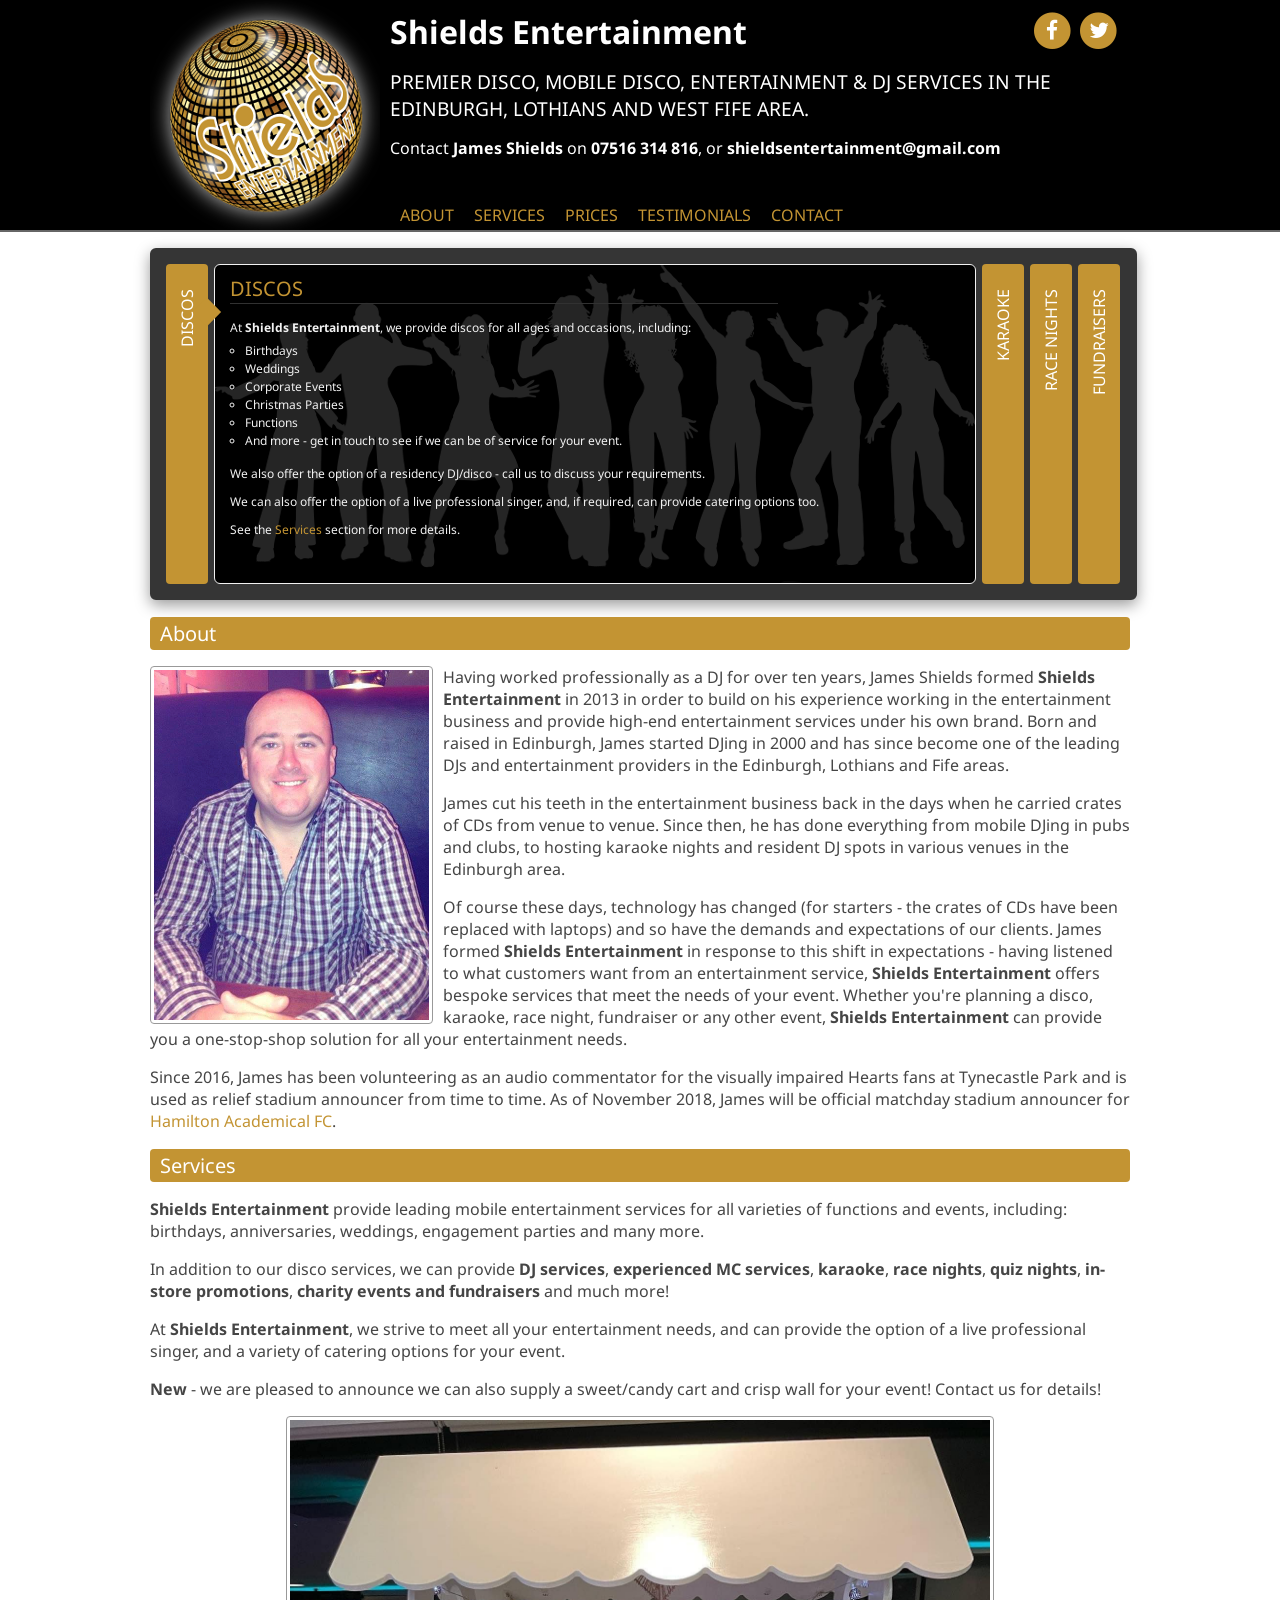
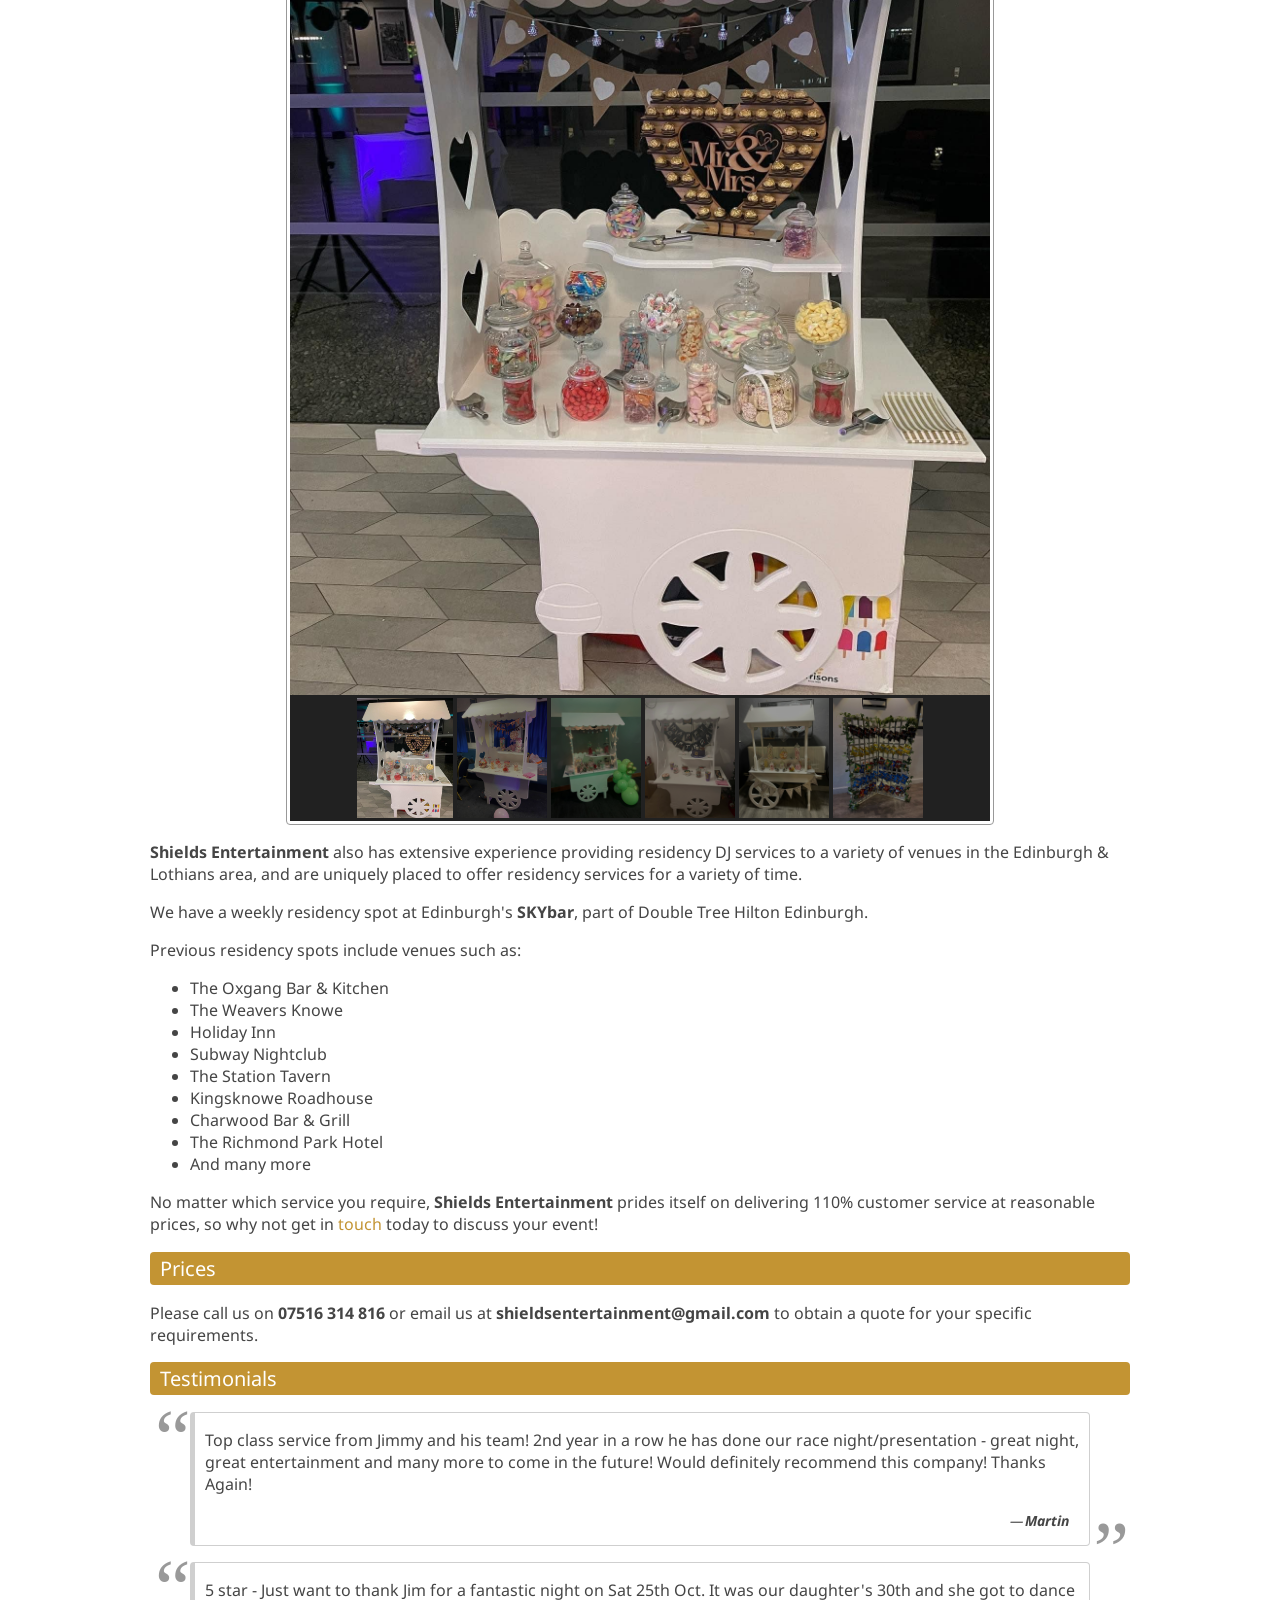
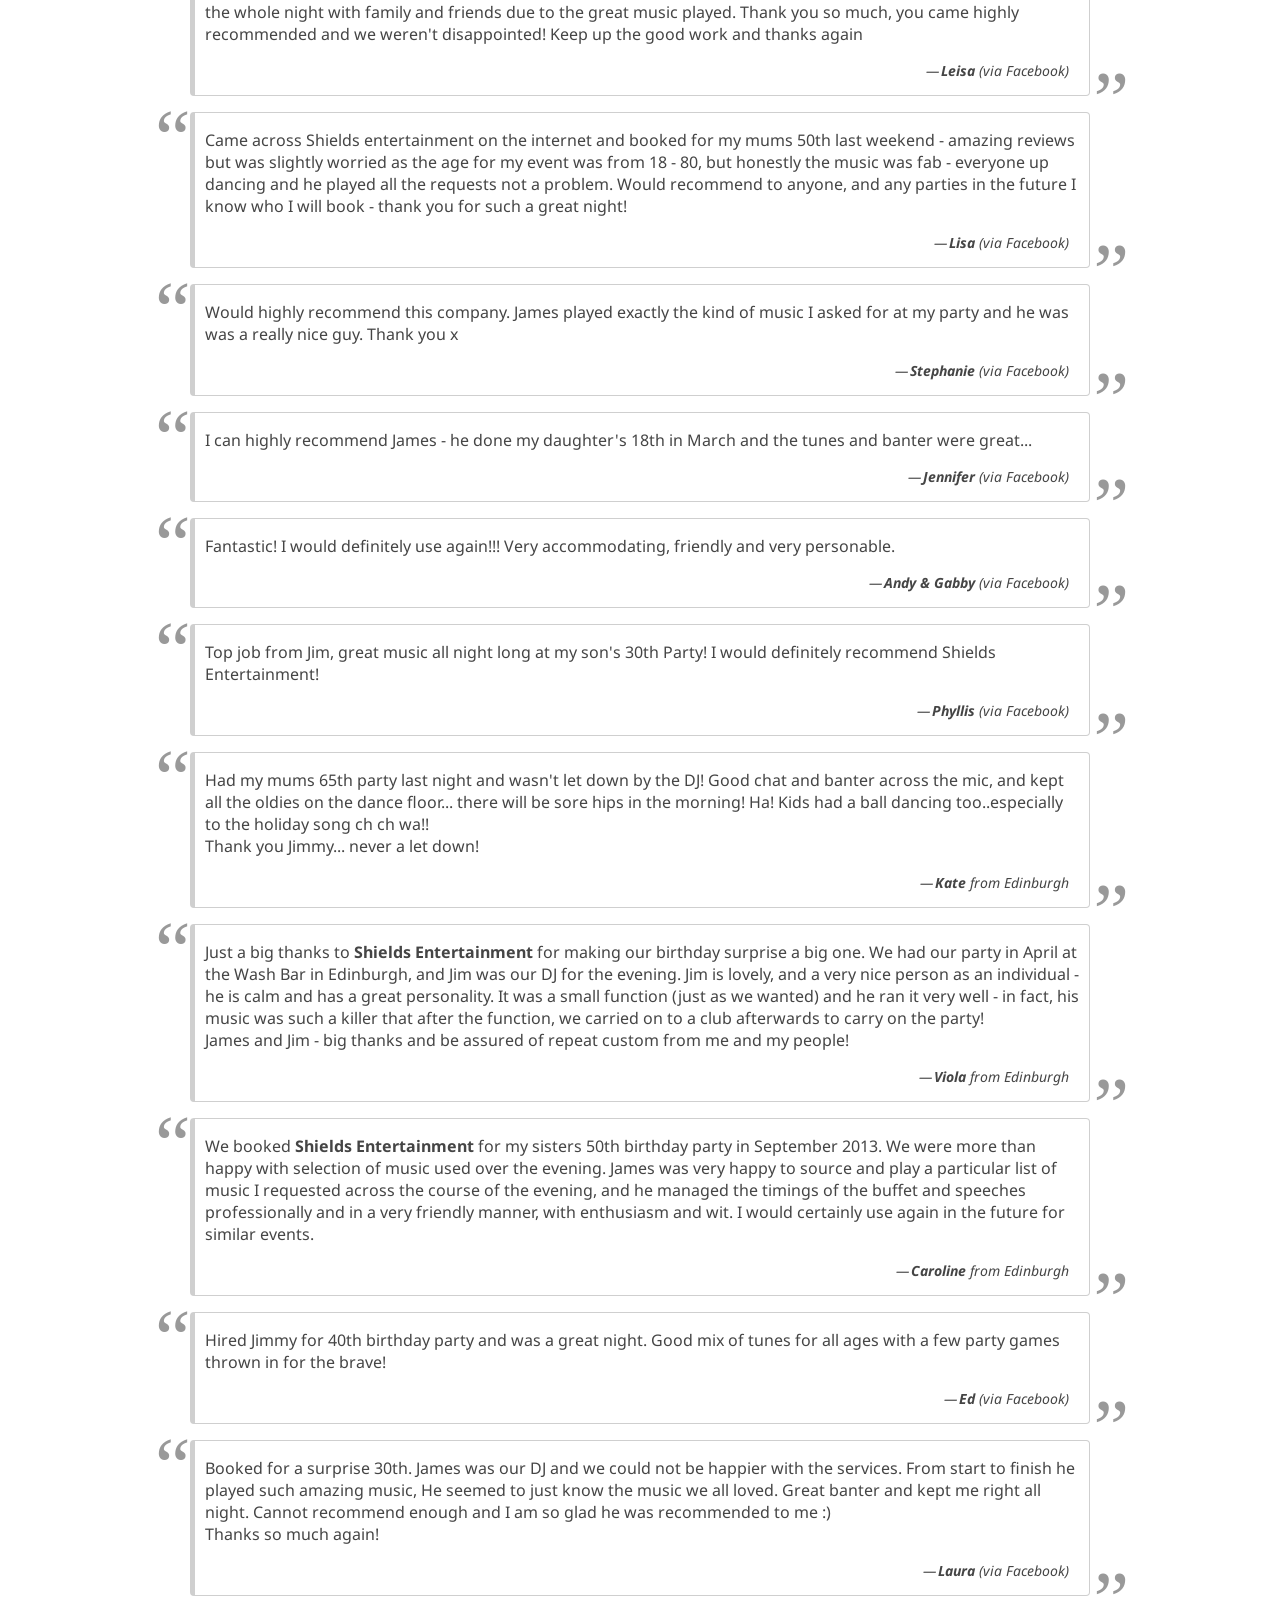
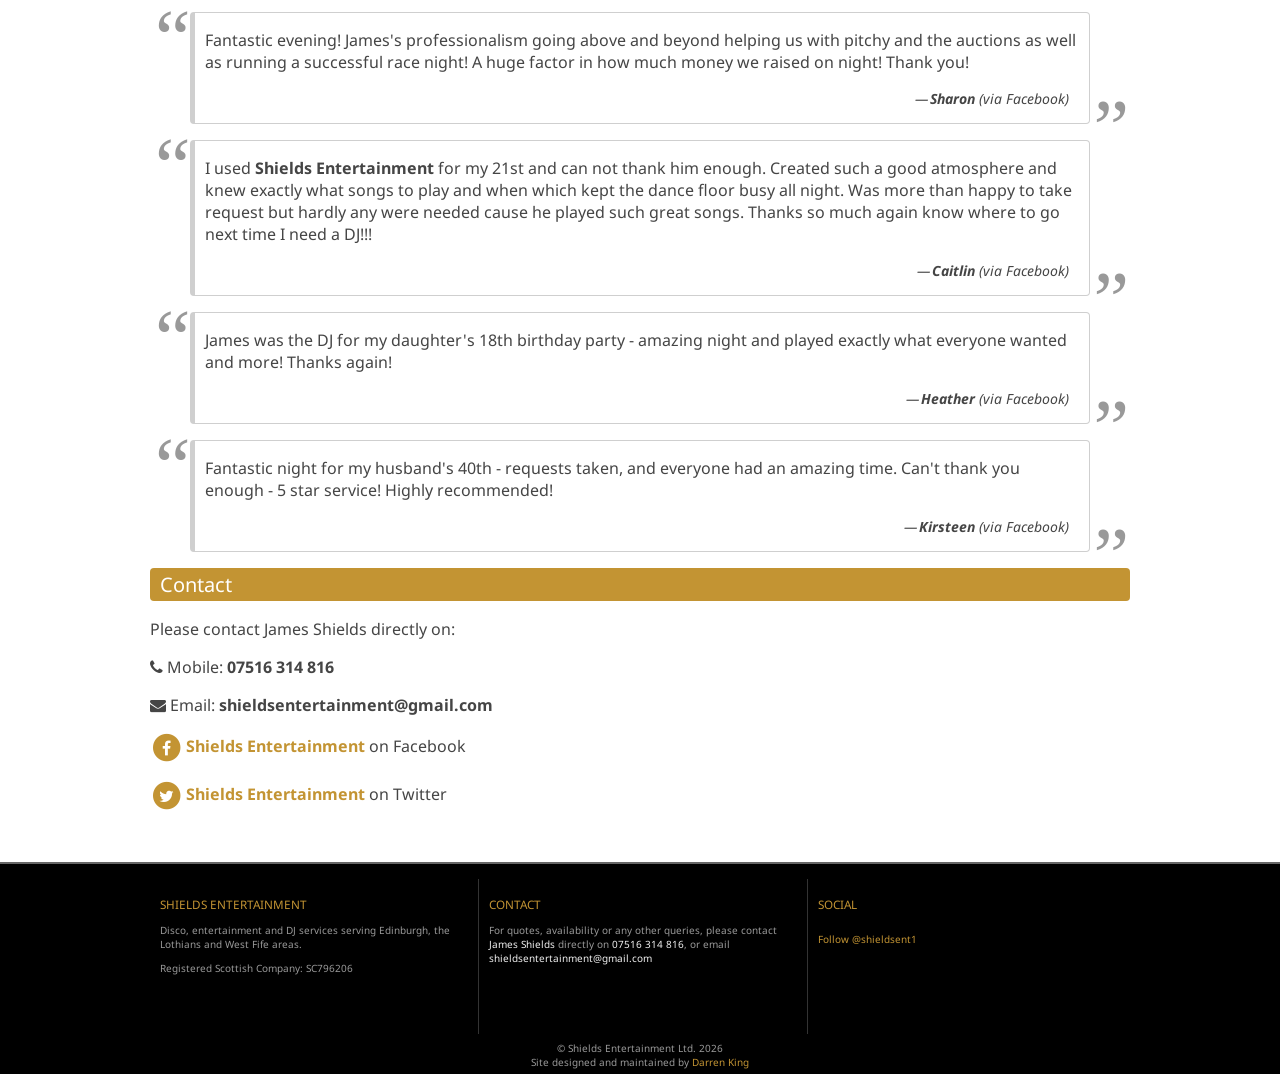
==== commit 640fcdb8: "Update index.htm added company number" ====
--- a/index.htm
+++ b/index.htm
@@ -463,6 +463,9 @@
             <p>
               Disco, entertainment and DJ services serving Edinburgh, the Lothians and West Fife areas.
             </p>
+            <p>
+              Registered Scottish Company: SC796206
+            </p>
           </div>
           <div class="footer-panel contact">
             <h3>Contact</h3>
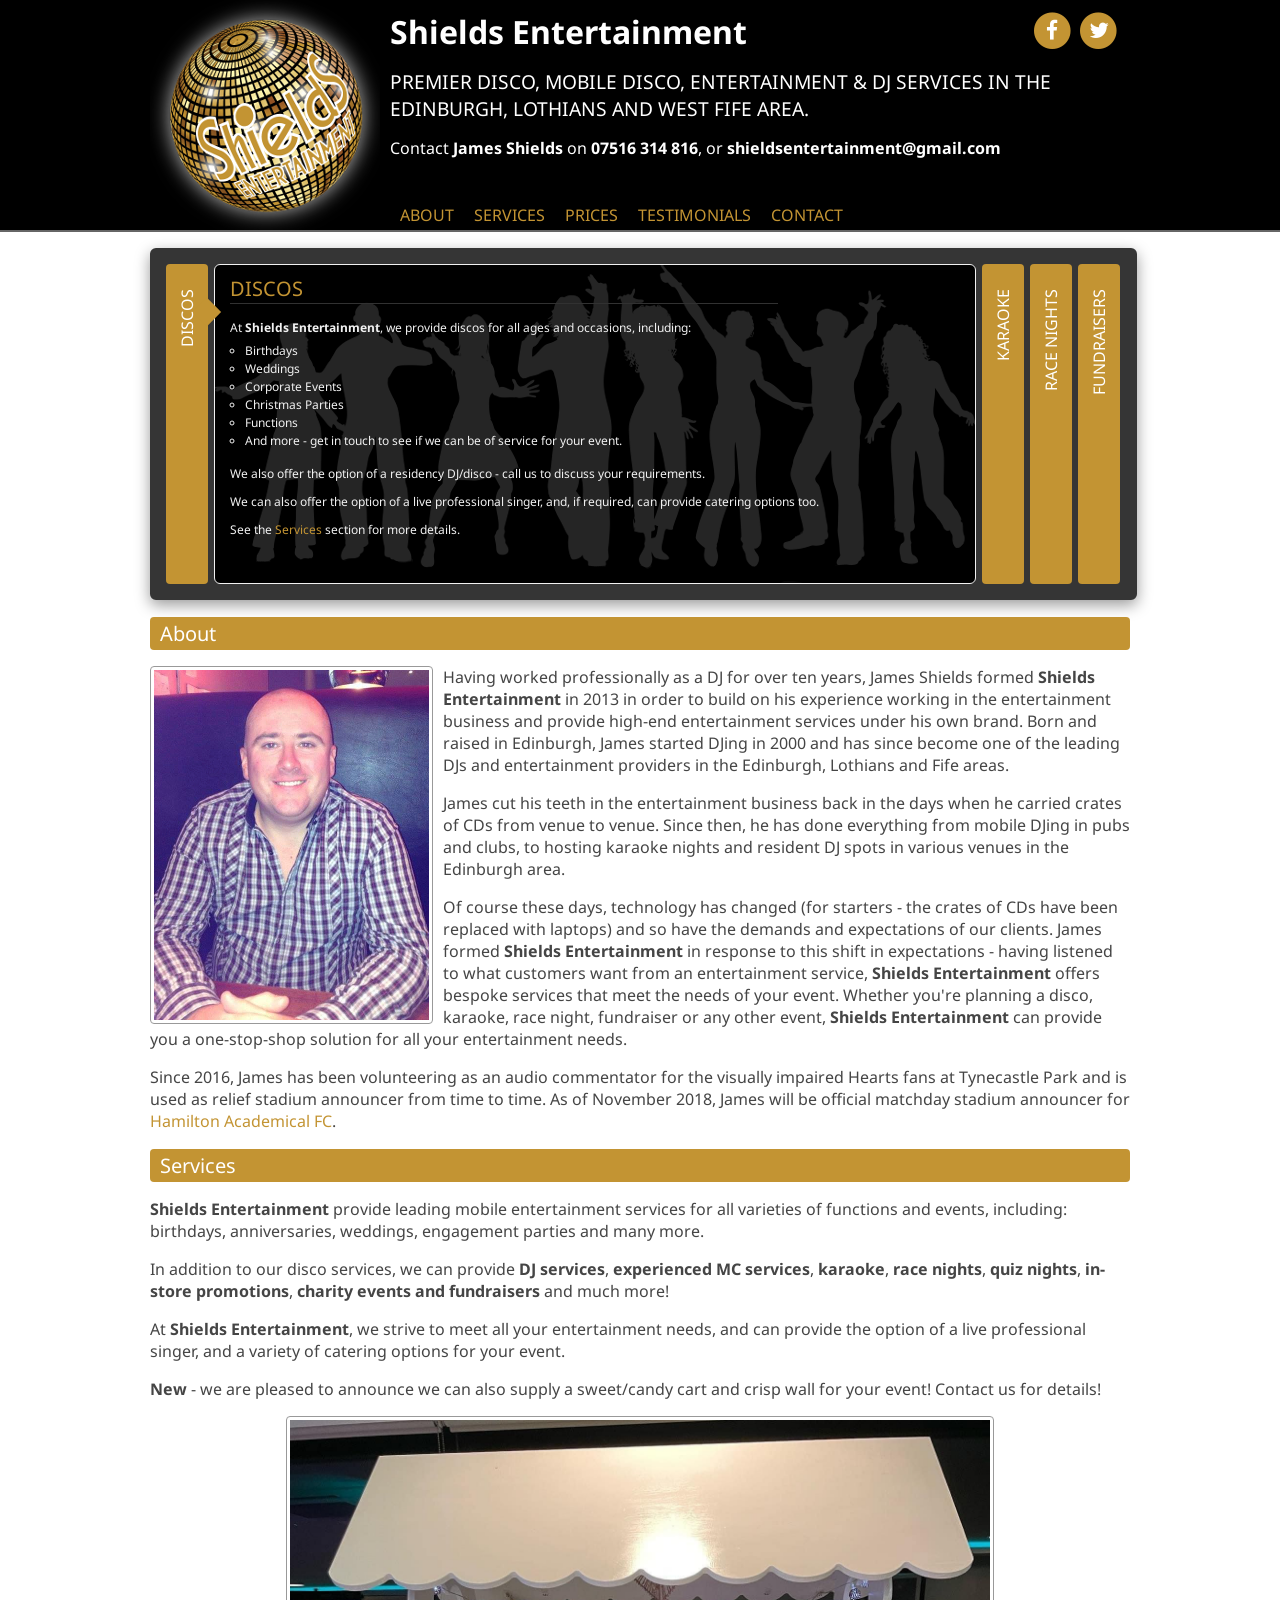
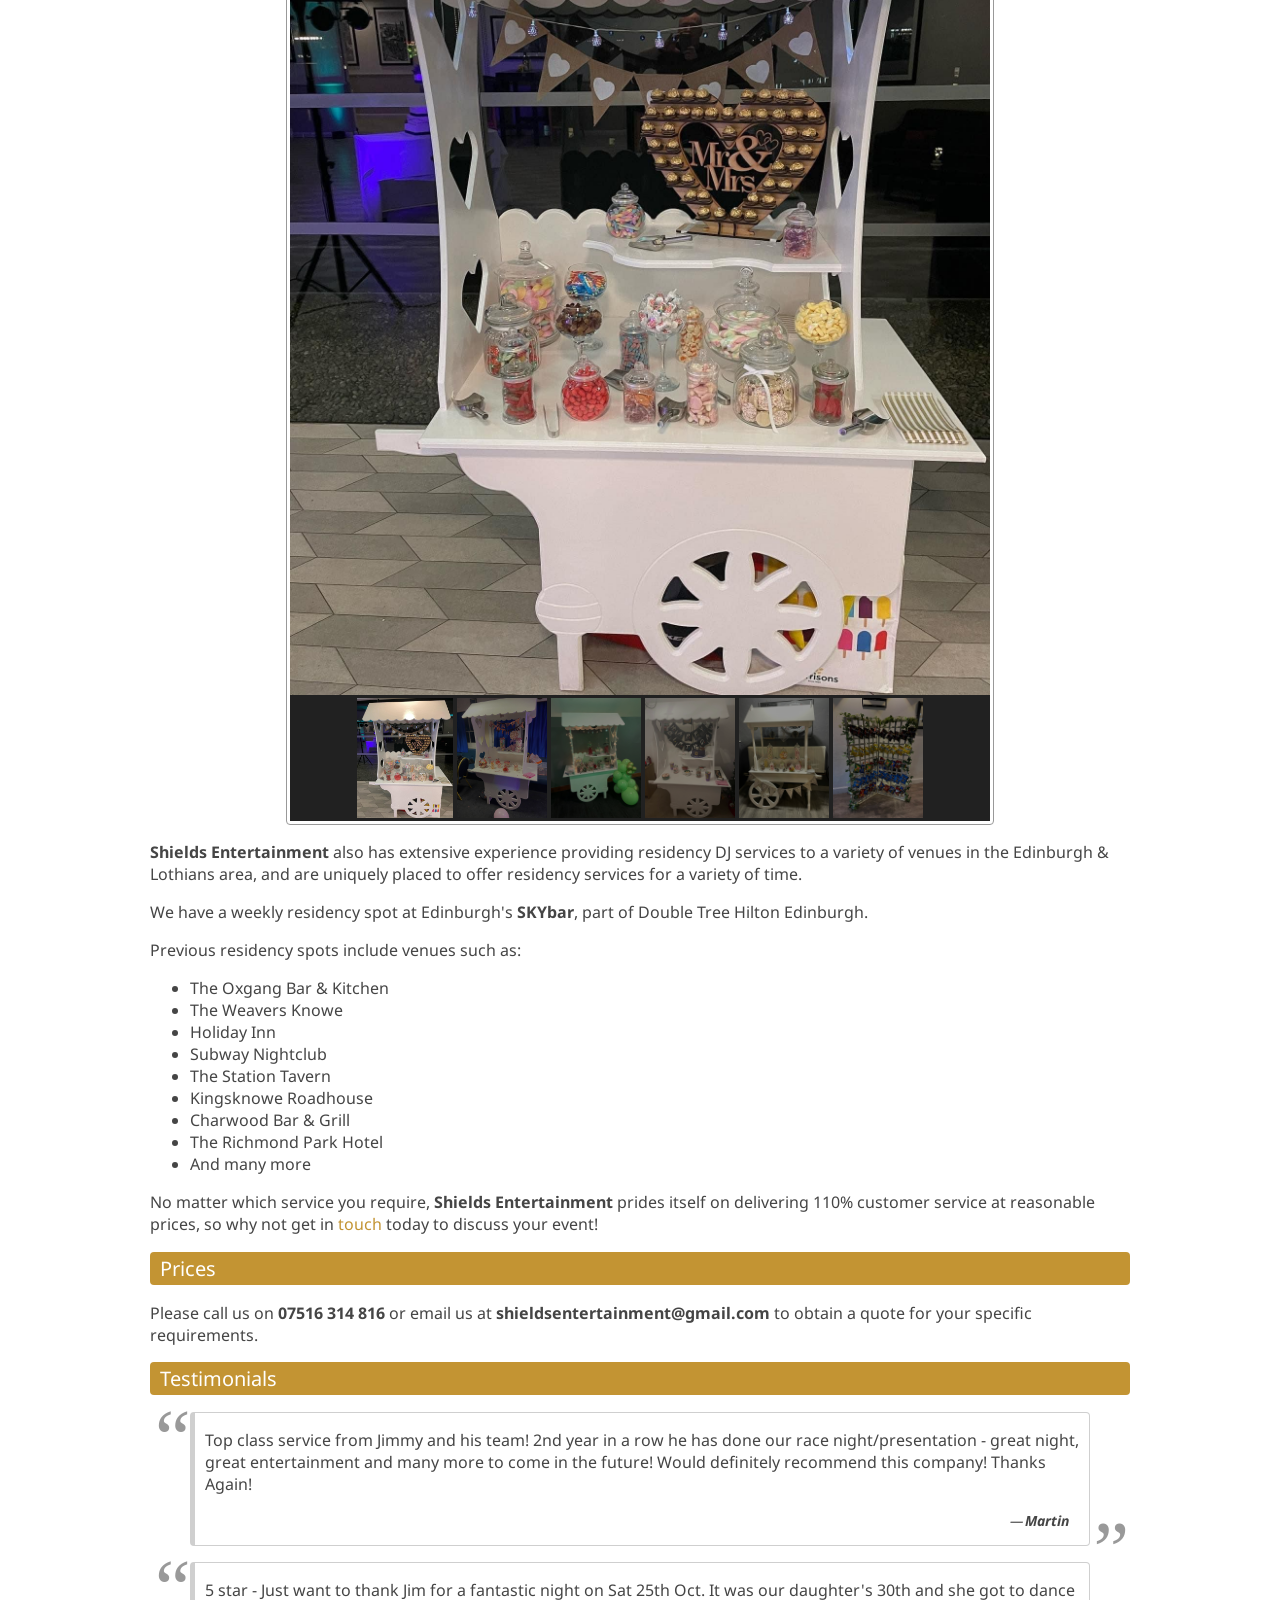
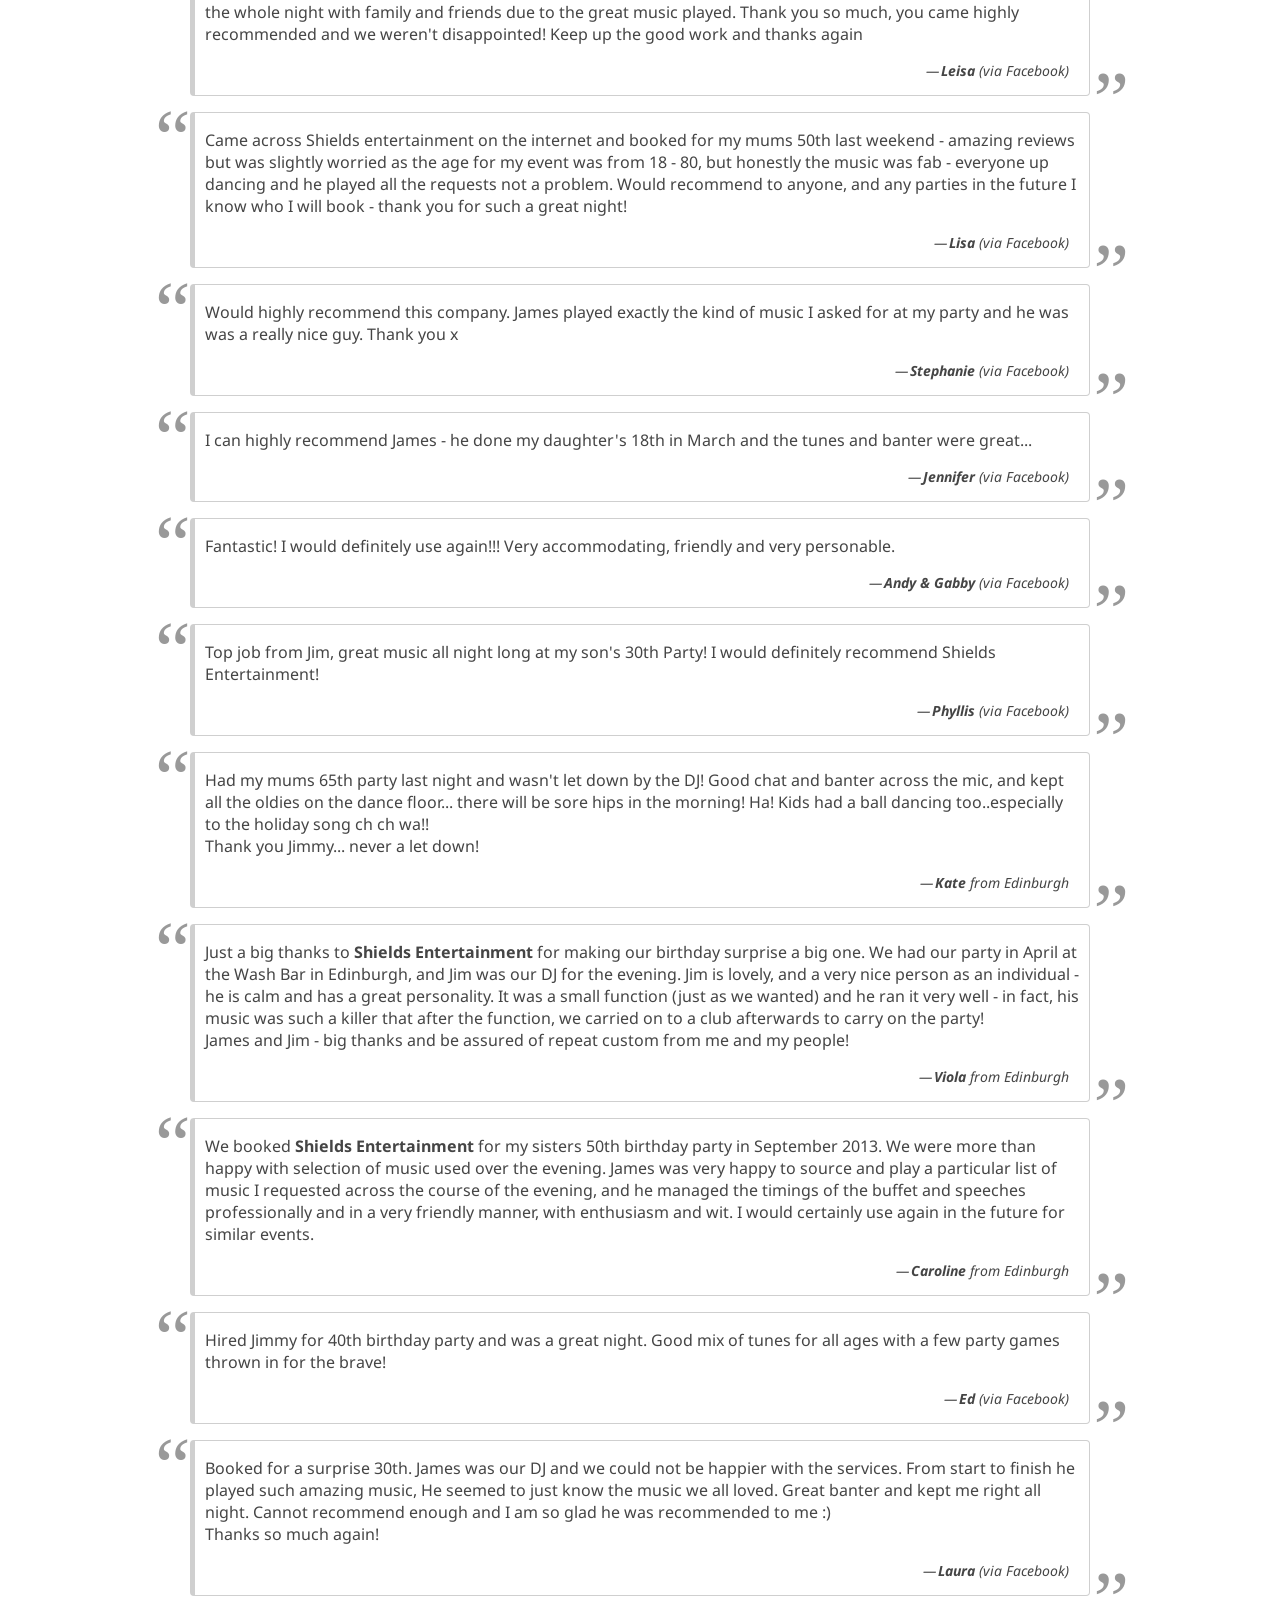
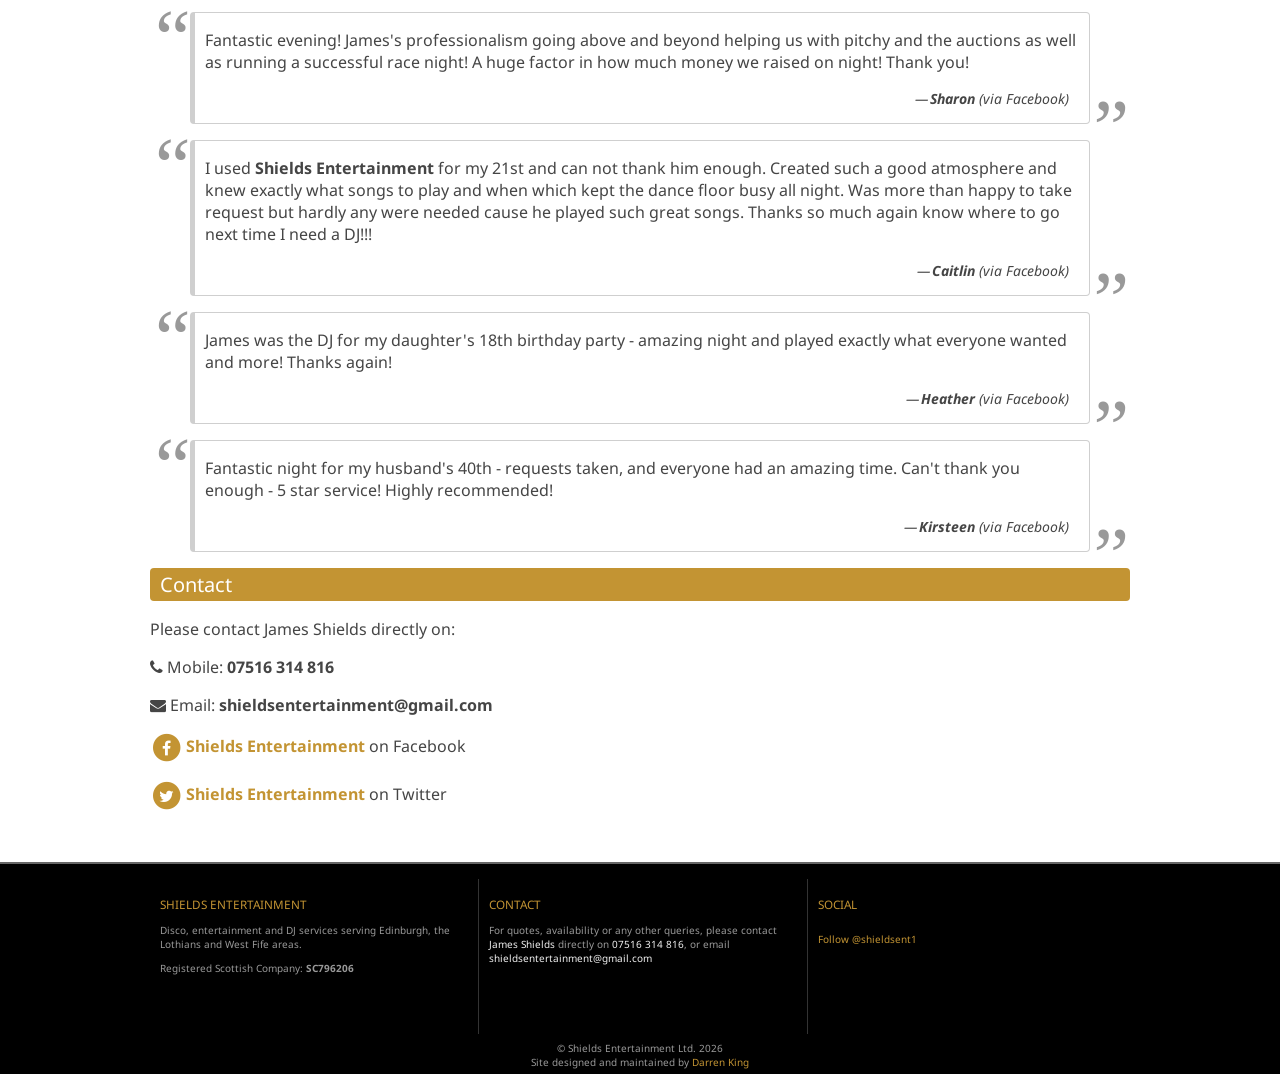
==== commit b0eedf85: "Update index.htm" ====
--- a/index.htm
+++ b/index.htm
@@ -464,7 +464,7 @@
               Disco, entertainment and DJ services serving Edinburgh, the Lothians and West Fife areas.
             </p>
             <p>
-              Registered Scottish Company: SC796206
+              Registered Scottish Company: <strong>SC796206</strong>
             </p>
           </div>
           <div class="footer-panel contact">
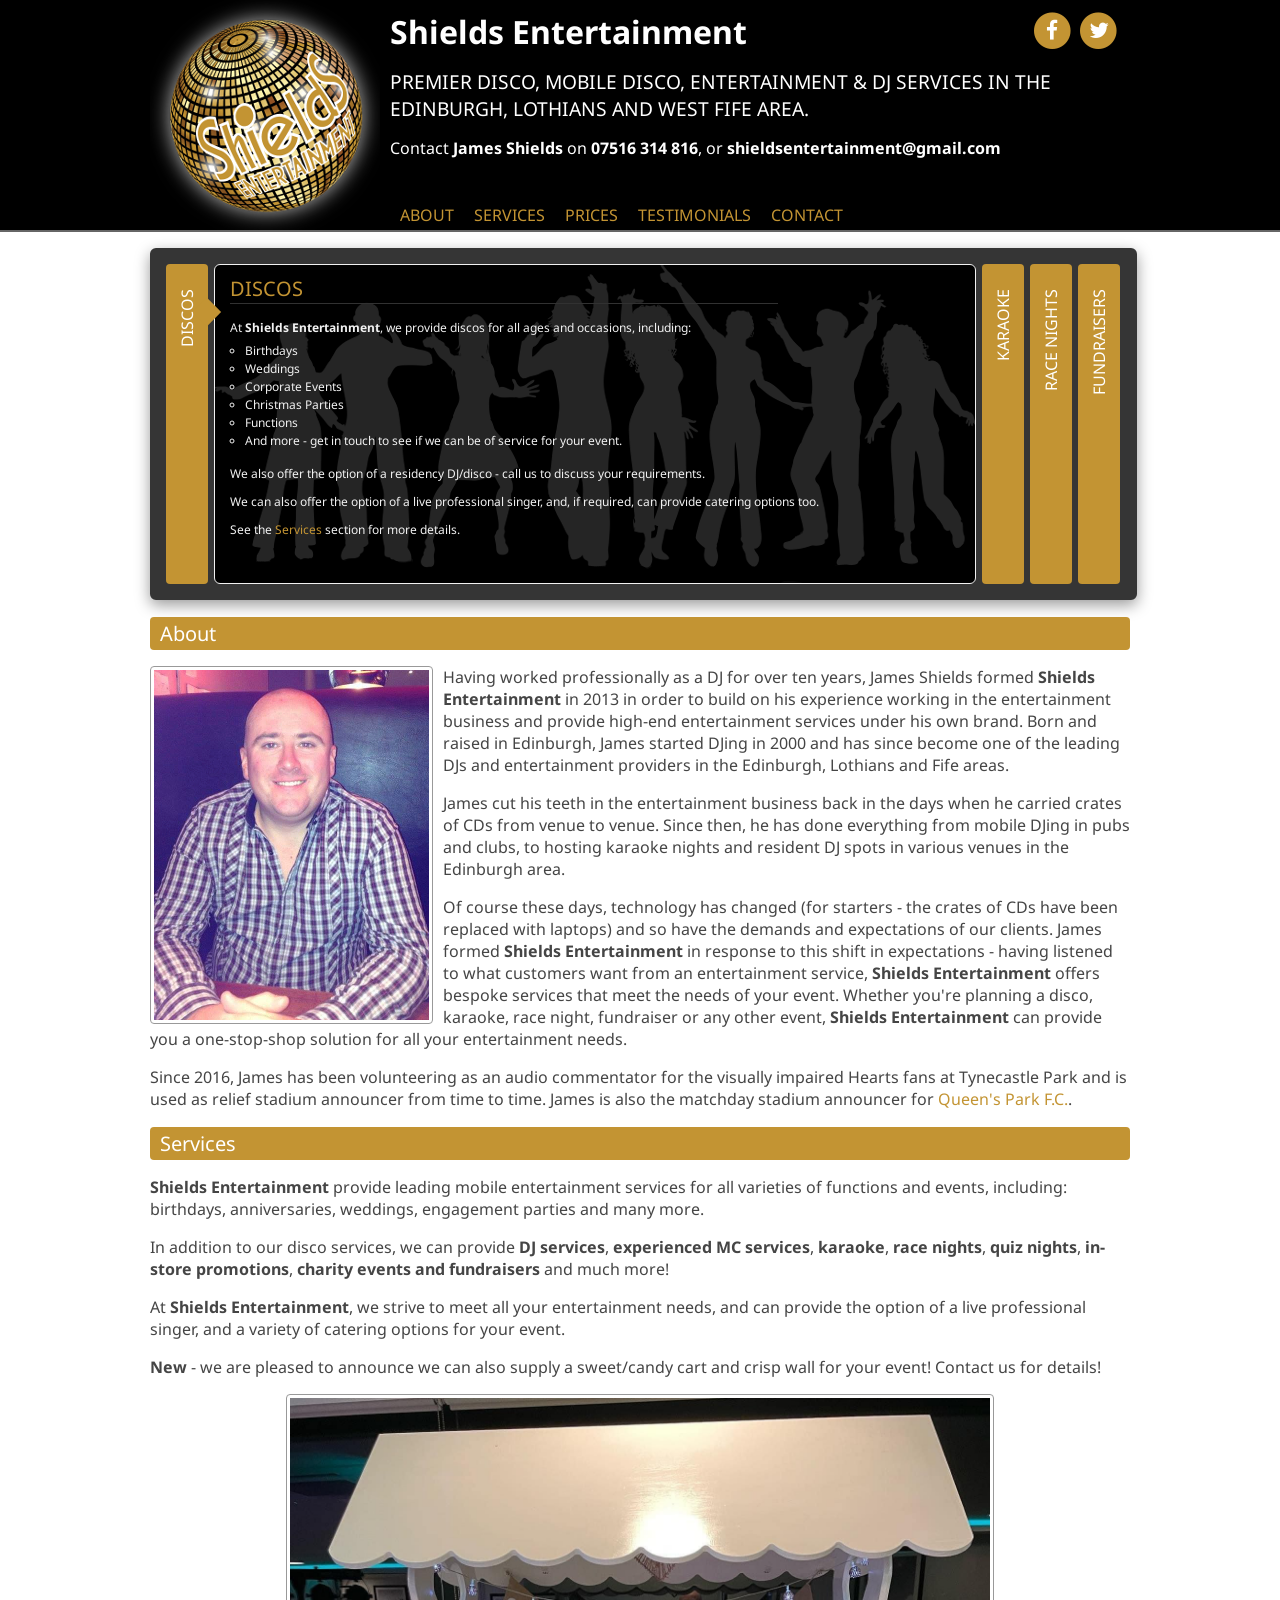
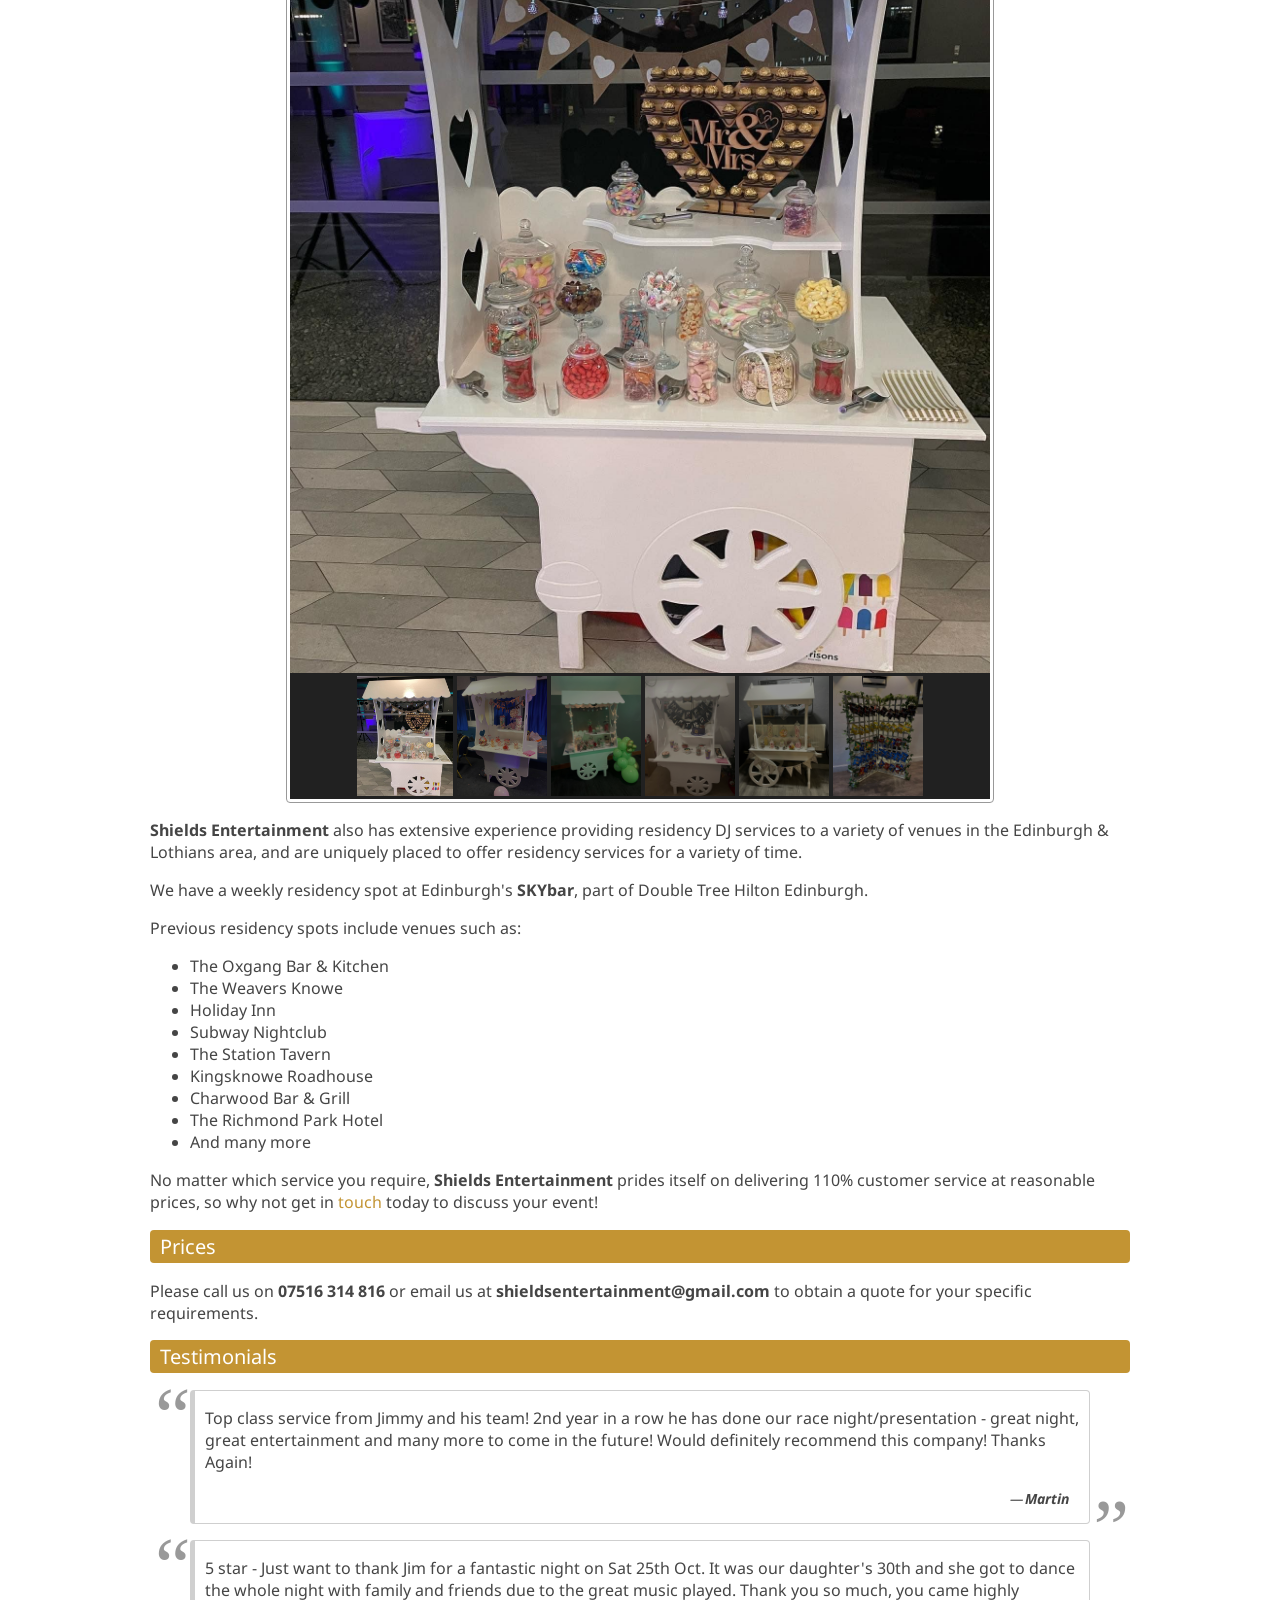
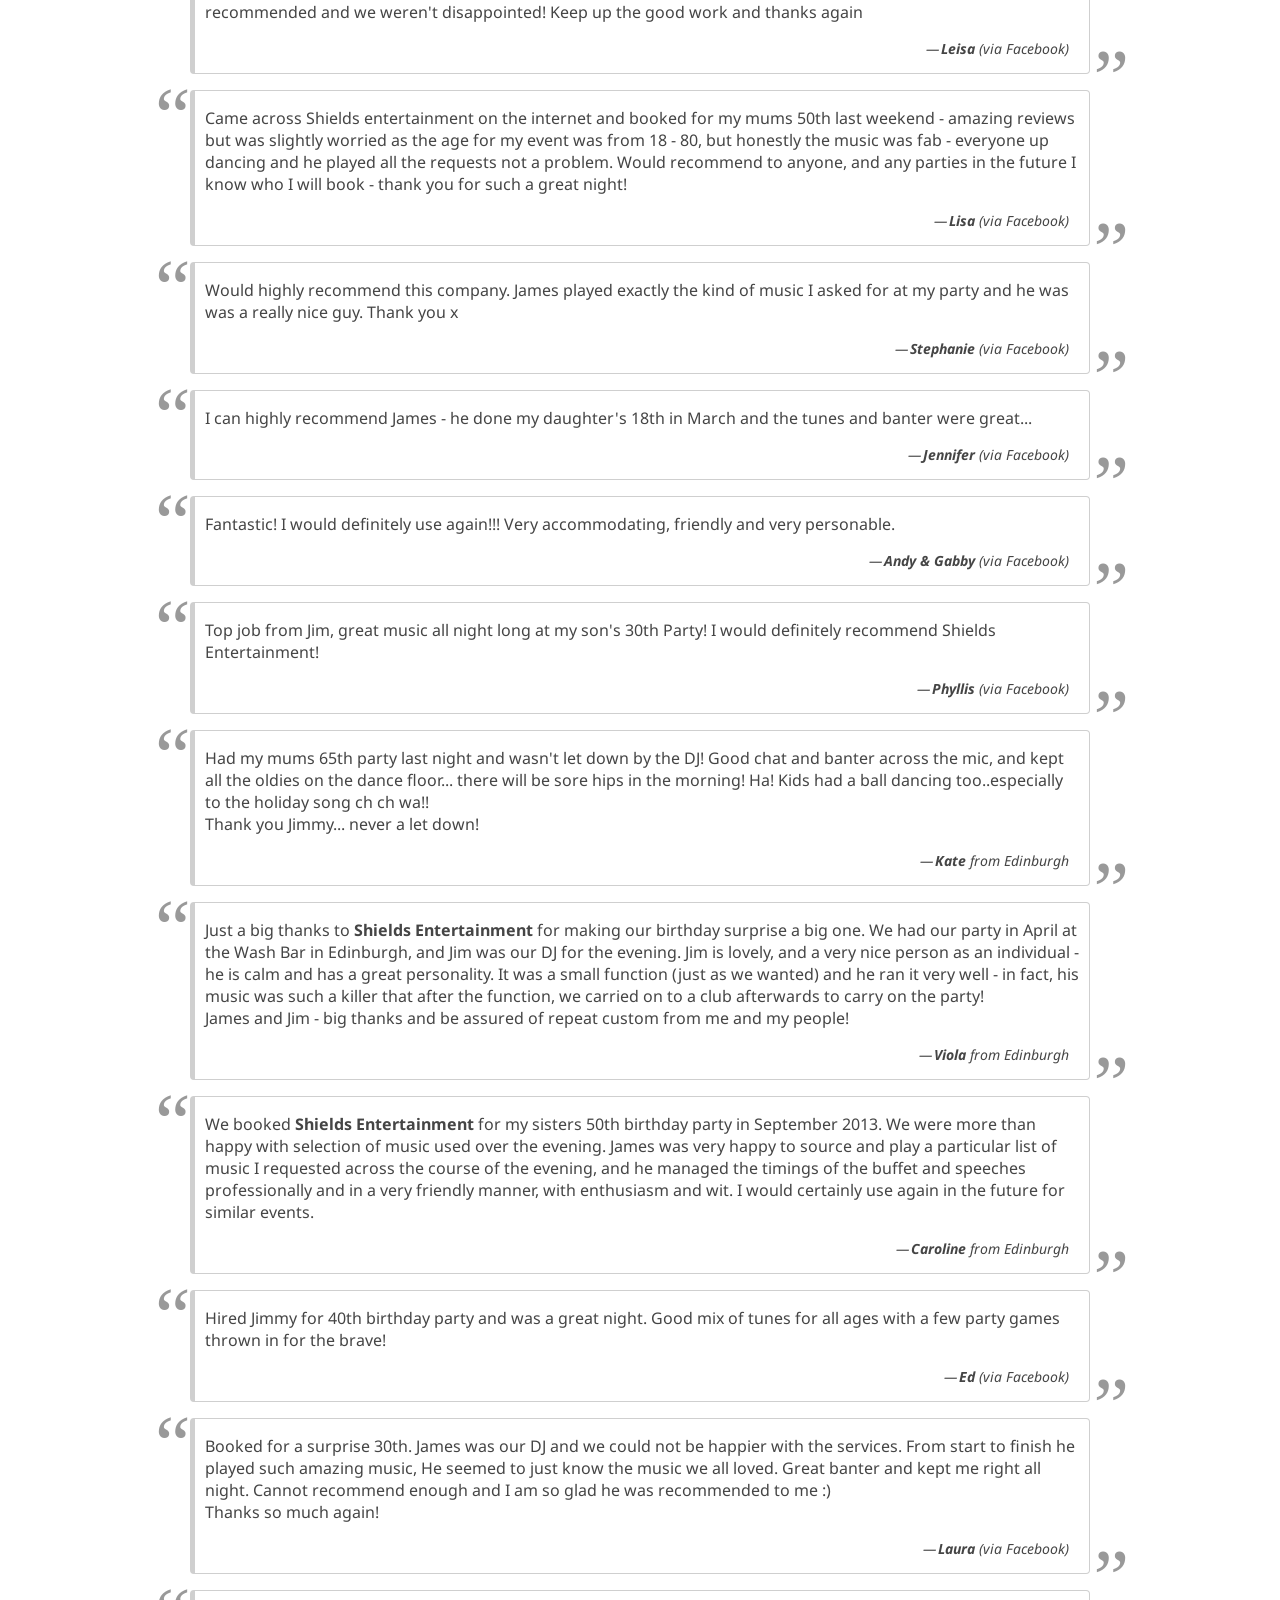
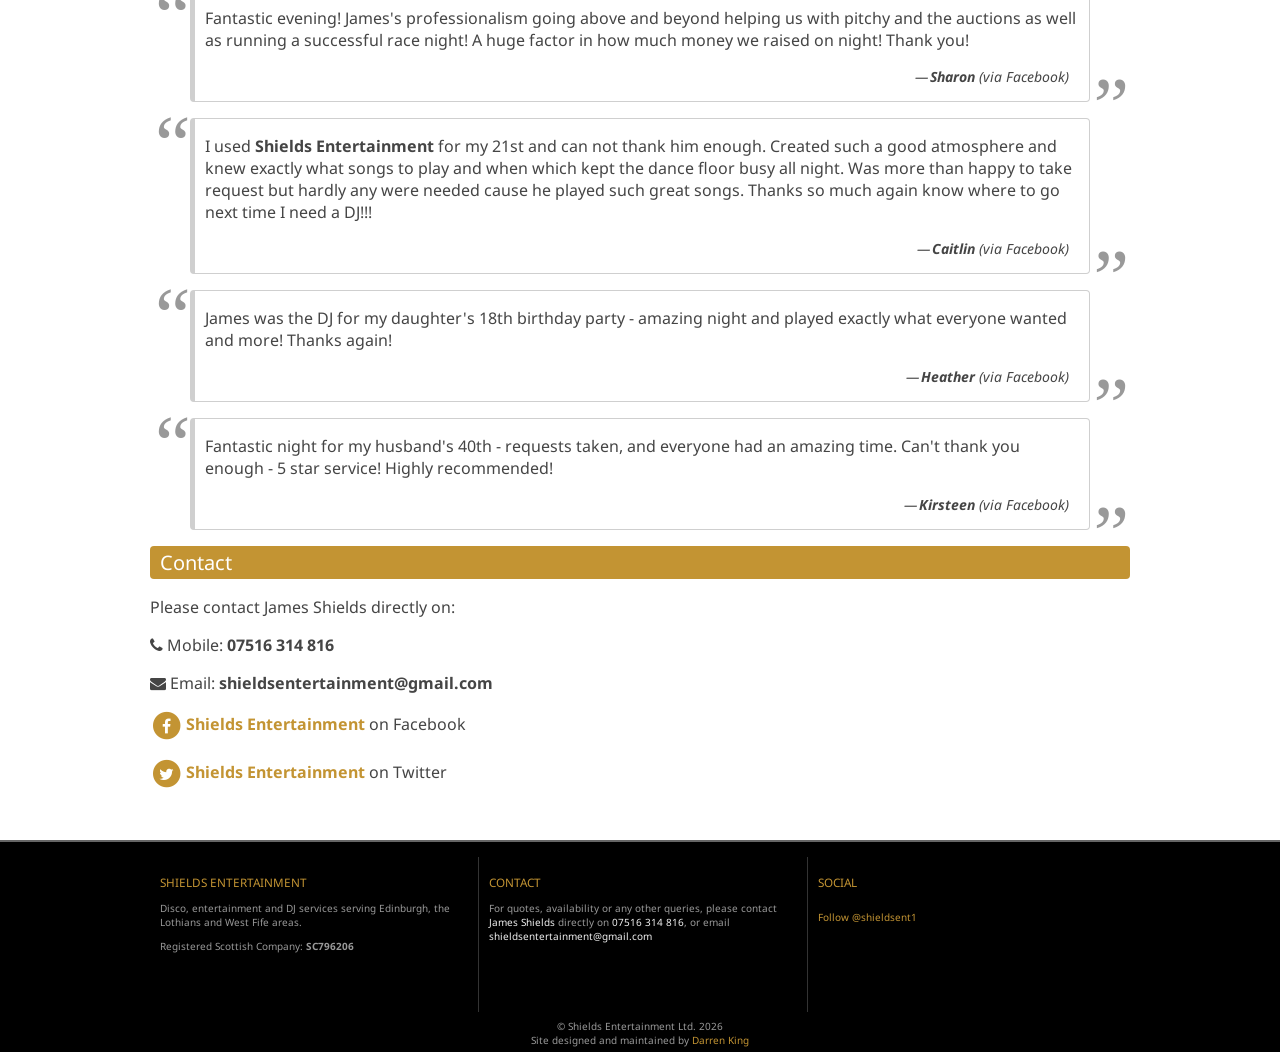
==== commit a9769c40: "Update index.htm" ====
--- a/index.htm
+++ b/index.htm
@@ -184,7 +184,7 @@
             or any other event, <strong>Shields Entertainment</strong> can provide you a one-stop-shop solution for all your entertainment needs.</p>
             
             <p>Since 2016, James has been volunteering as an audio commentator for the visually impaired Hearts fans at Tynecastle Park and is used as relief stadium announcer from
-            time to time. As of November 2018, James will be official matchday stadium announcer for <a href="https://www.hamiltonacciesfc.co.uk/" target="_blank">Hamilton Academical FC</a>.</p> 
+            time to time. James is also the matchday stadium announcer for <a href="https://queensparkfc.co.uk/" target="_blank">Queen's Park F.C.</a>.</p>
           </section>
 
           <!-- Services -->
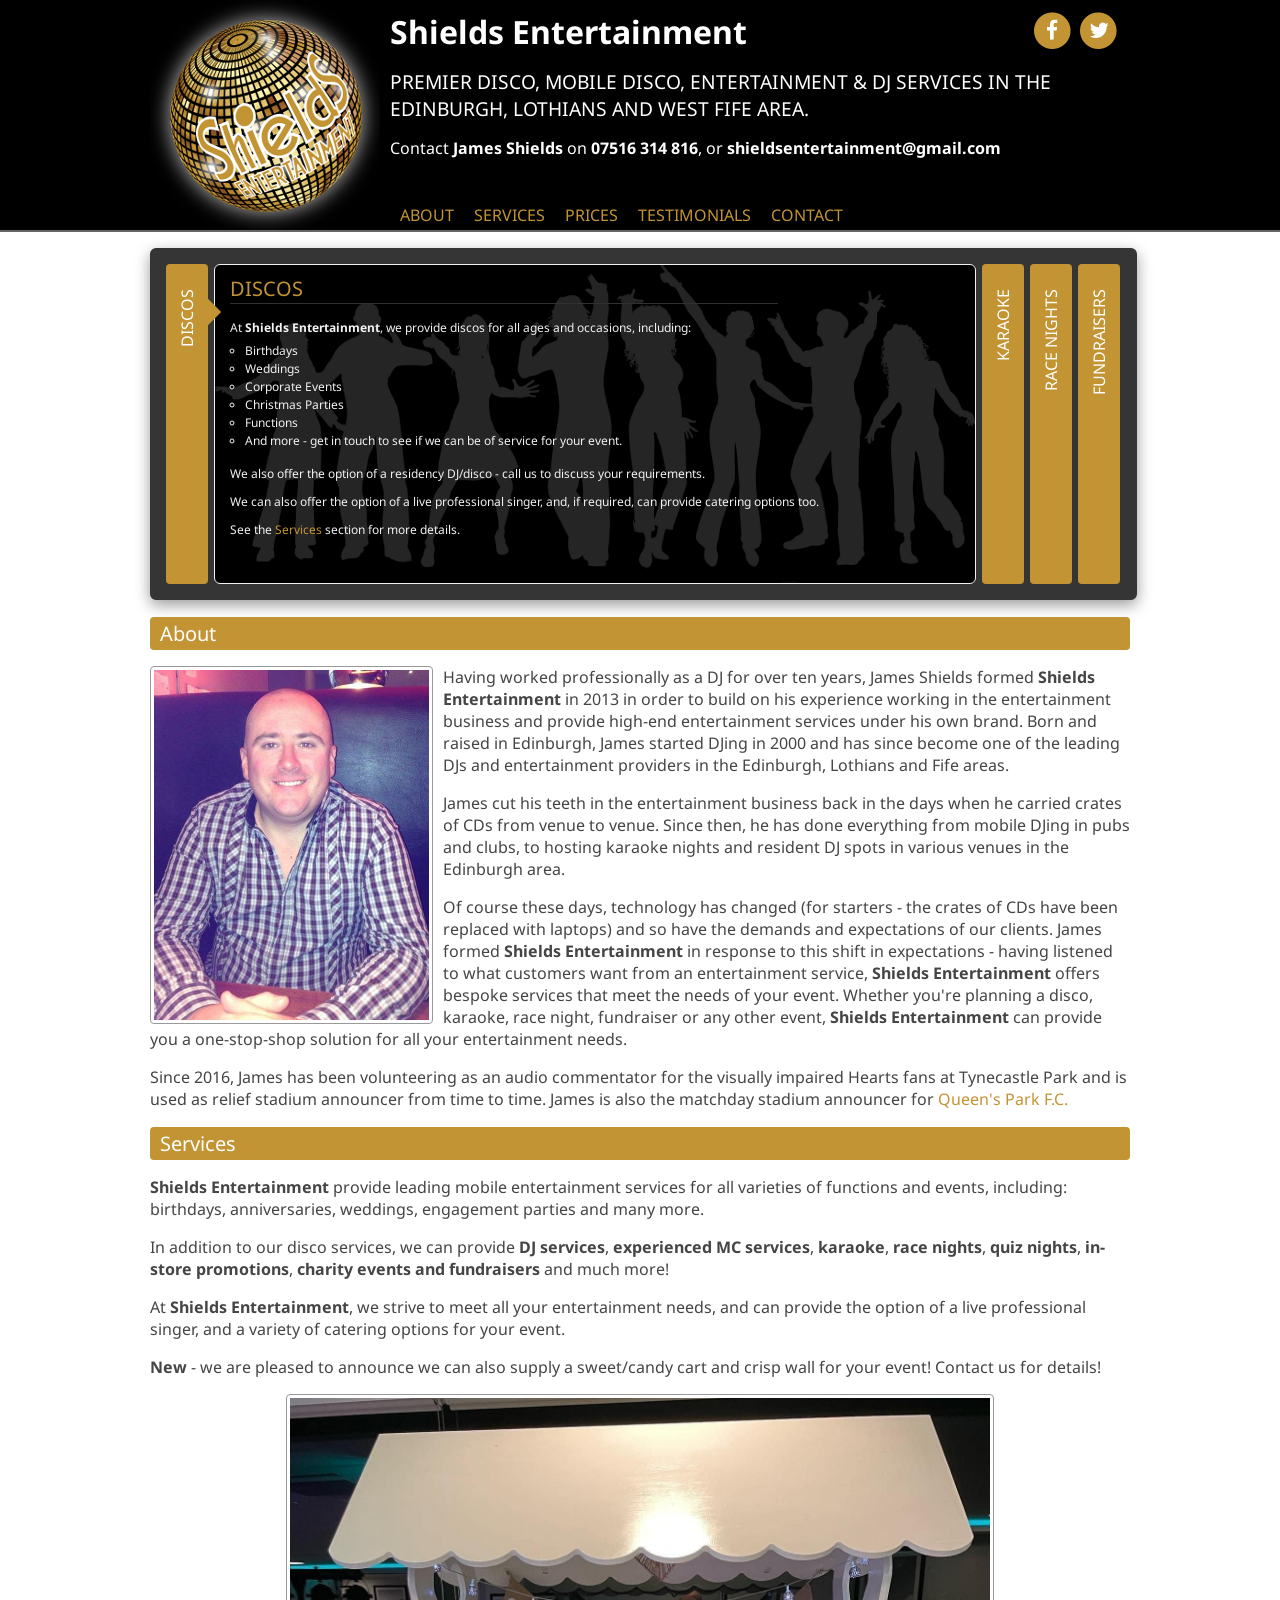
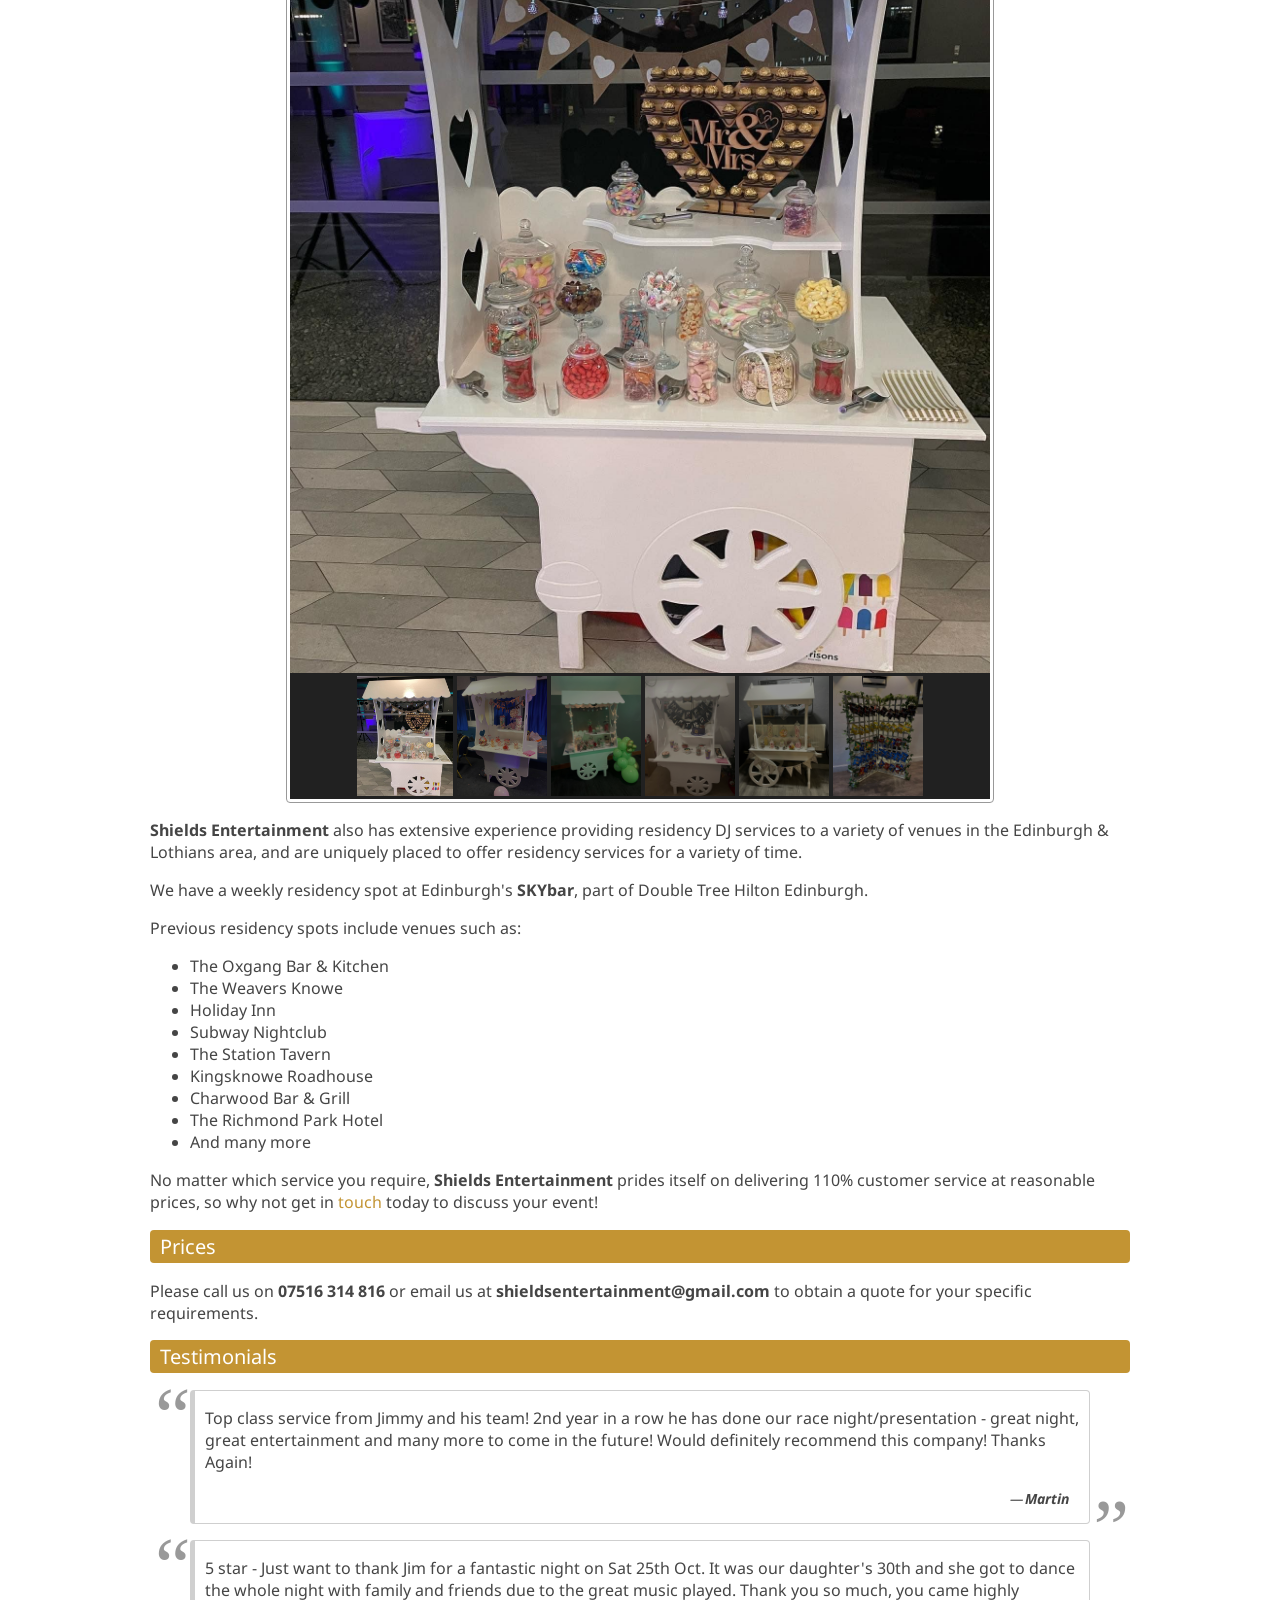
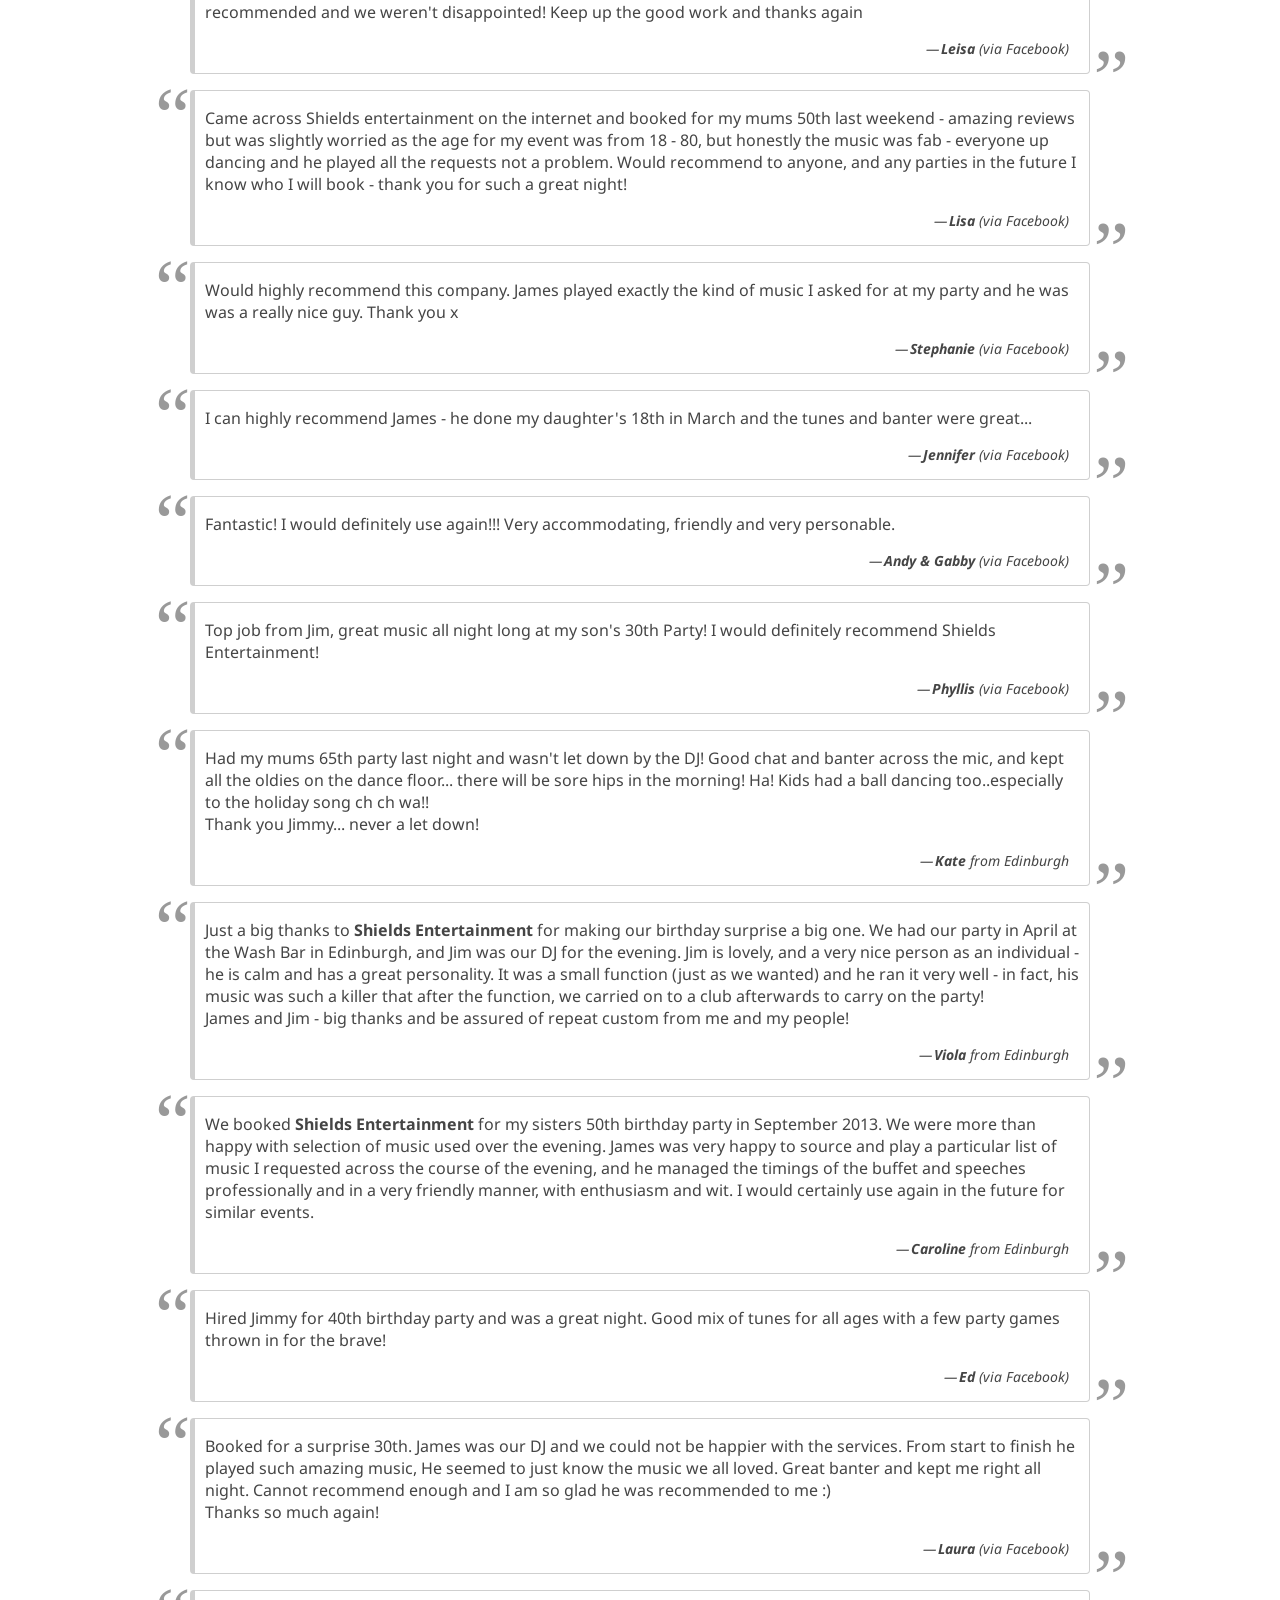
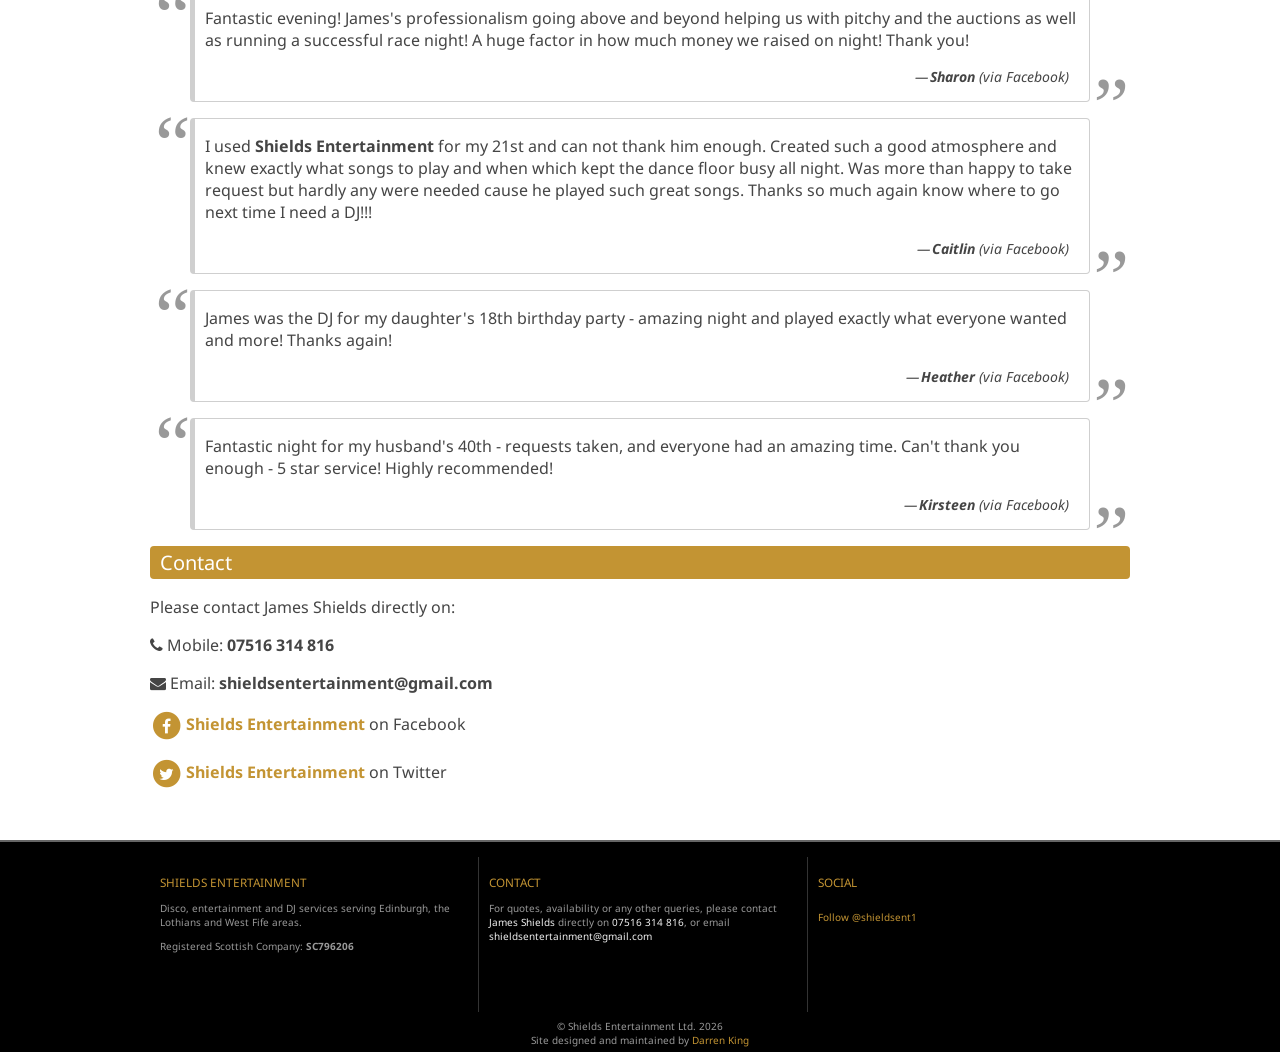
==== commit a43b8ccb: "Update index.htm" ====
--- a/index.htm
+++ b/index.htm
@@ -184,7 +184,7 @@
             or any other event, <strong>Shields Entertainment</strong> can provide you a one-stop-shop solution for all your entertainment needs.</p>
             
             <p>Since 2016, James has been volunteering as an audio commentator for the visually impaired Hearts fans at Tynecastle Park and is used as relief stadium announcer from
-            time to time. James is also the matchday stadium announcer for <a href="https://queensparkfc.co.uk/" target="_blank">Queen's Park F.C.</a>.</p>
+            time to time. James is also the matchday stadium announcer for <a href="https://queensparkfc.co.uk/" target="_blank">Queen's Park F.C.</a></p>
           </section>
 
           <!-- Services -->
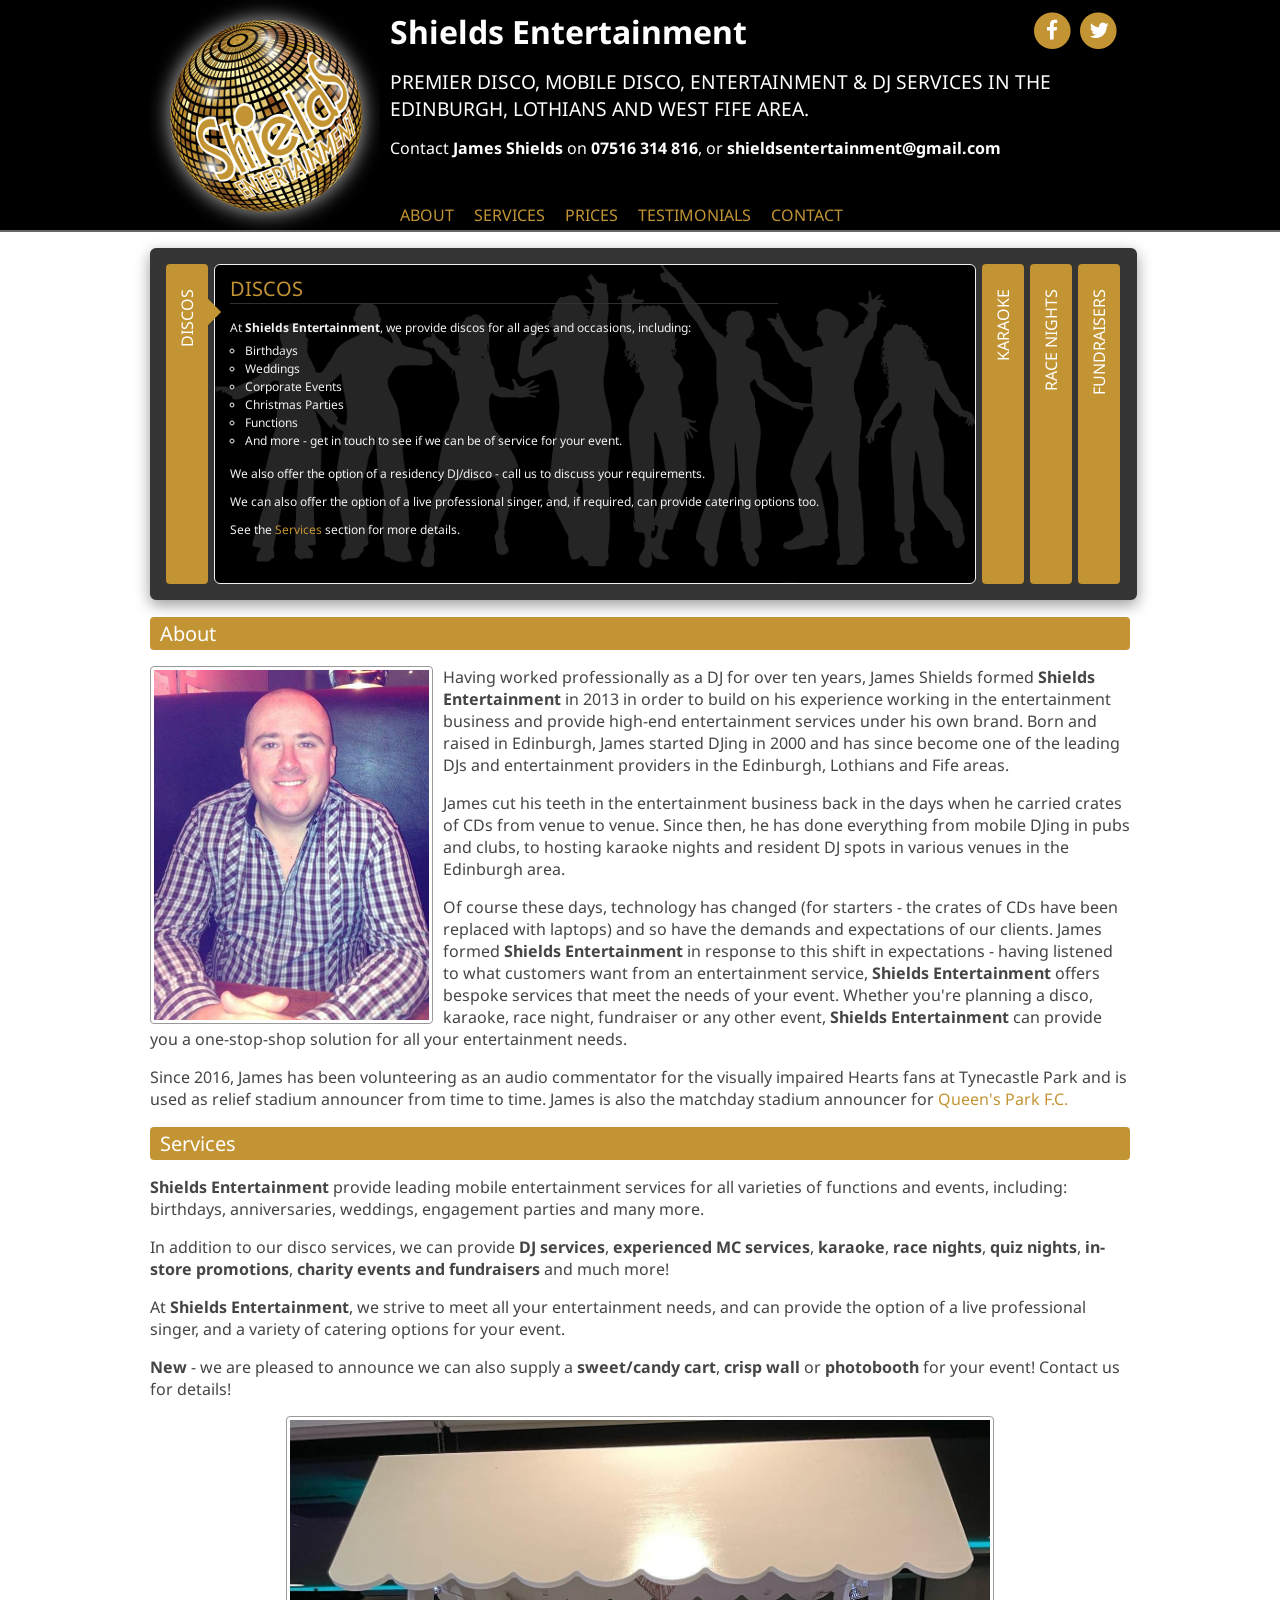
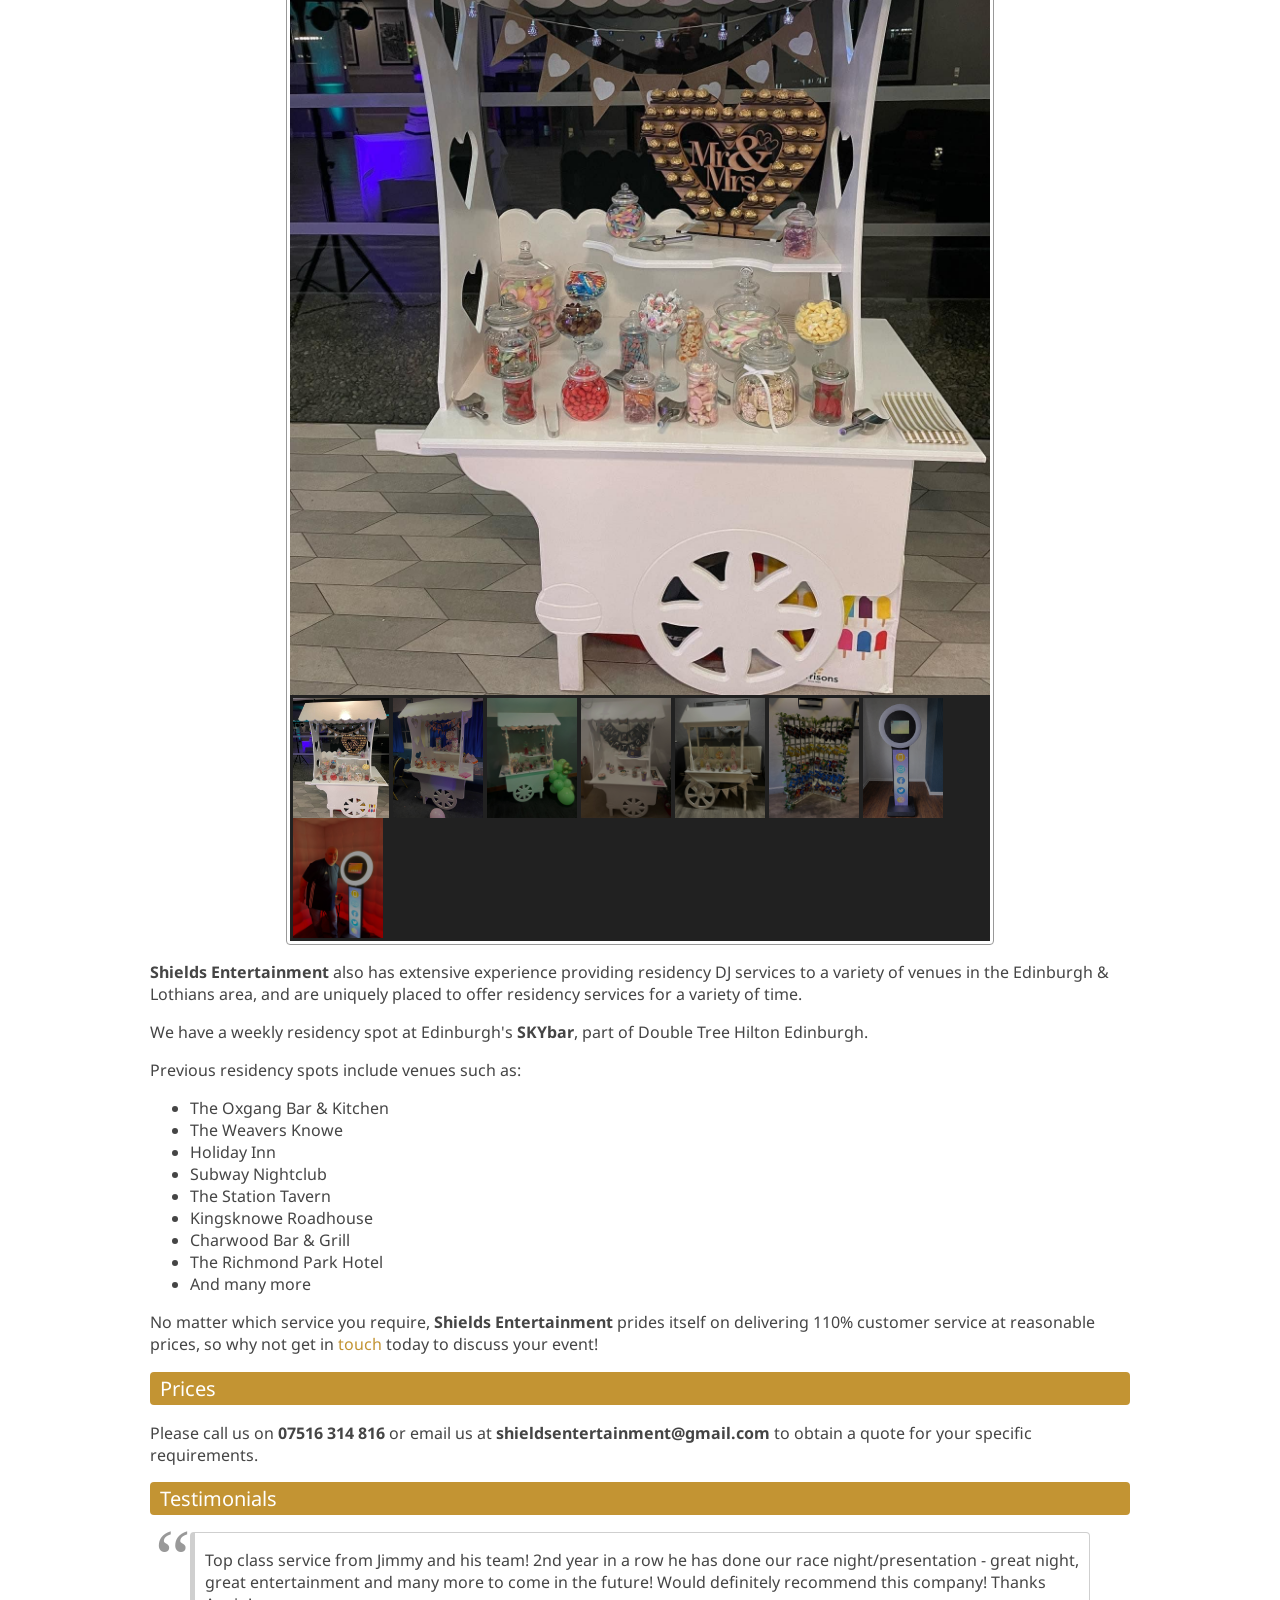
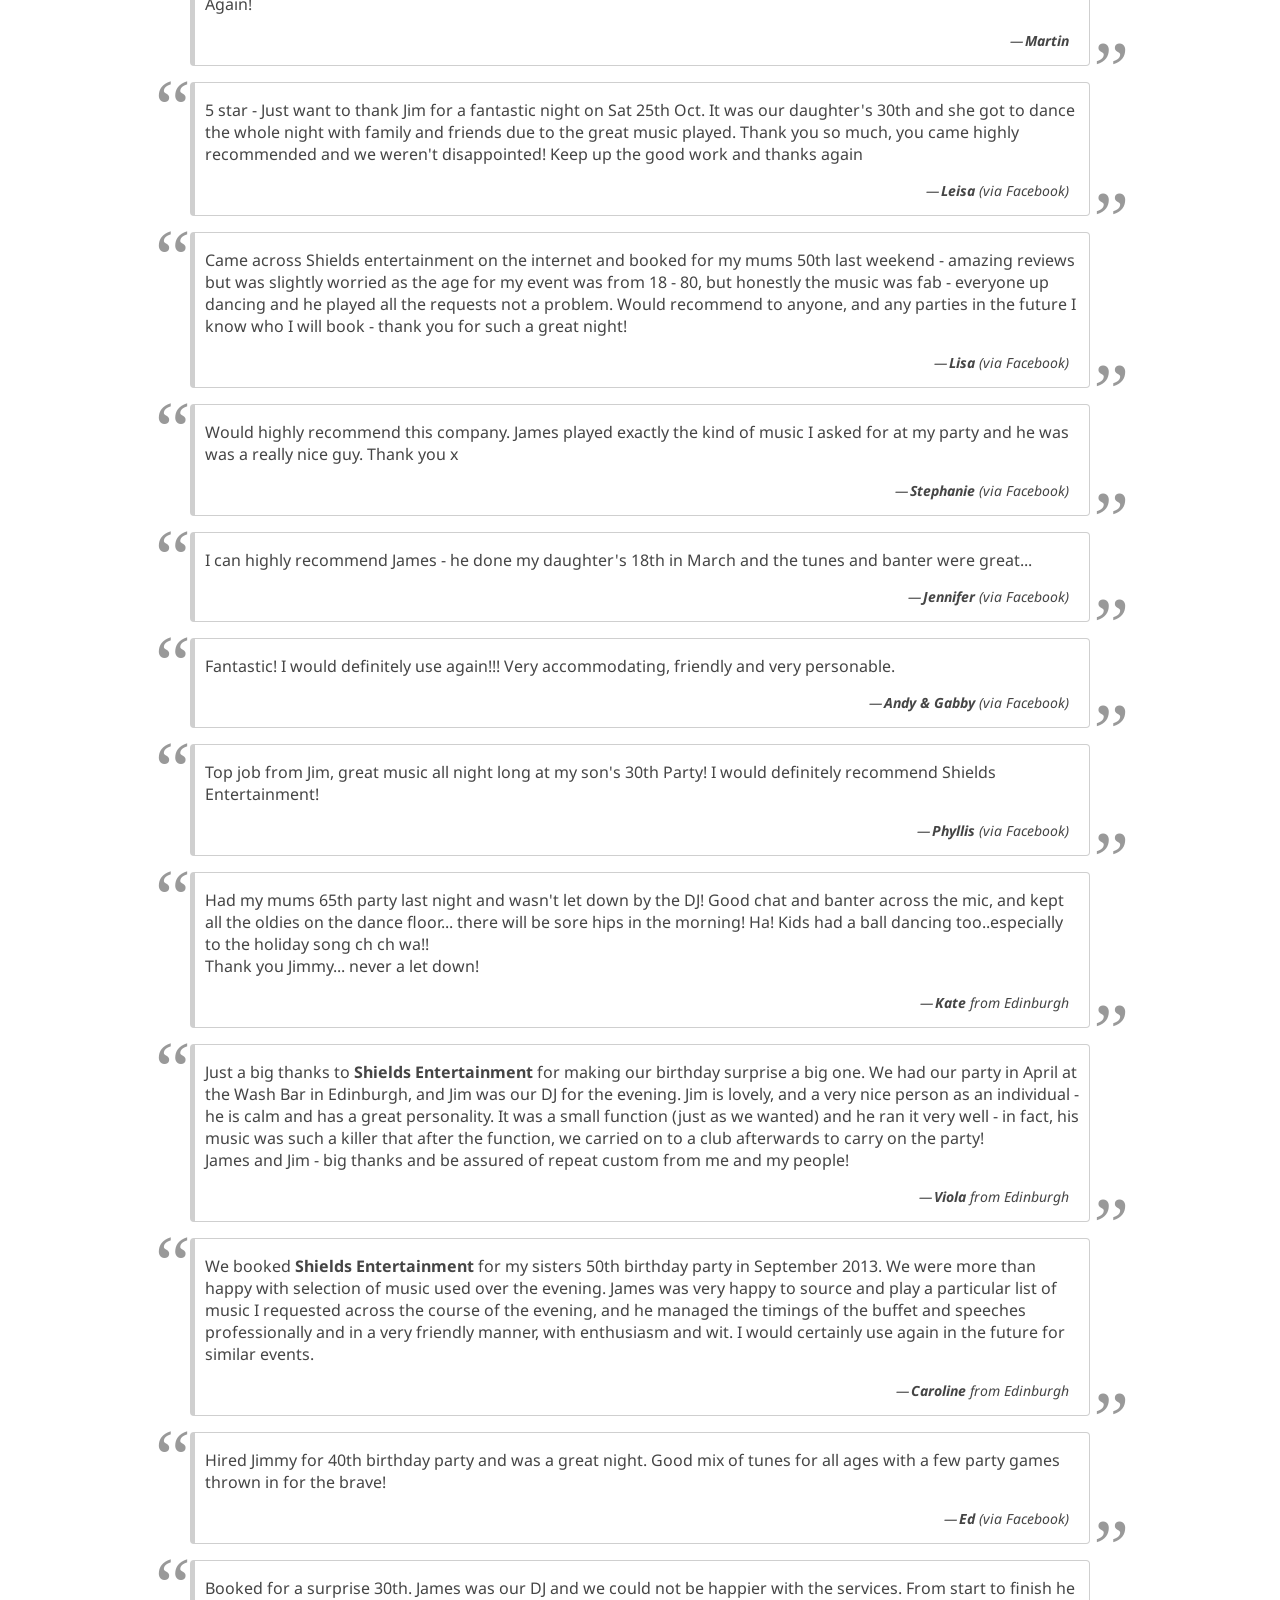
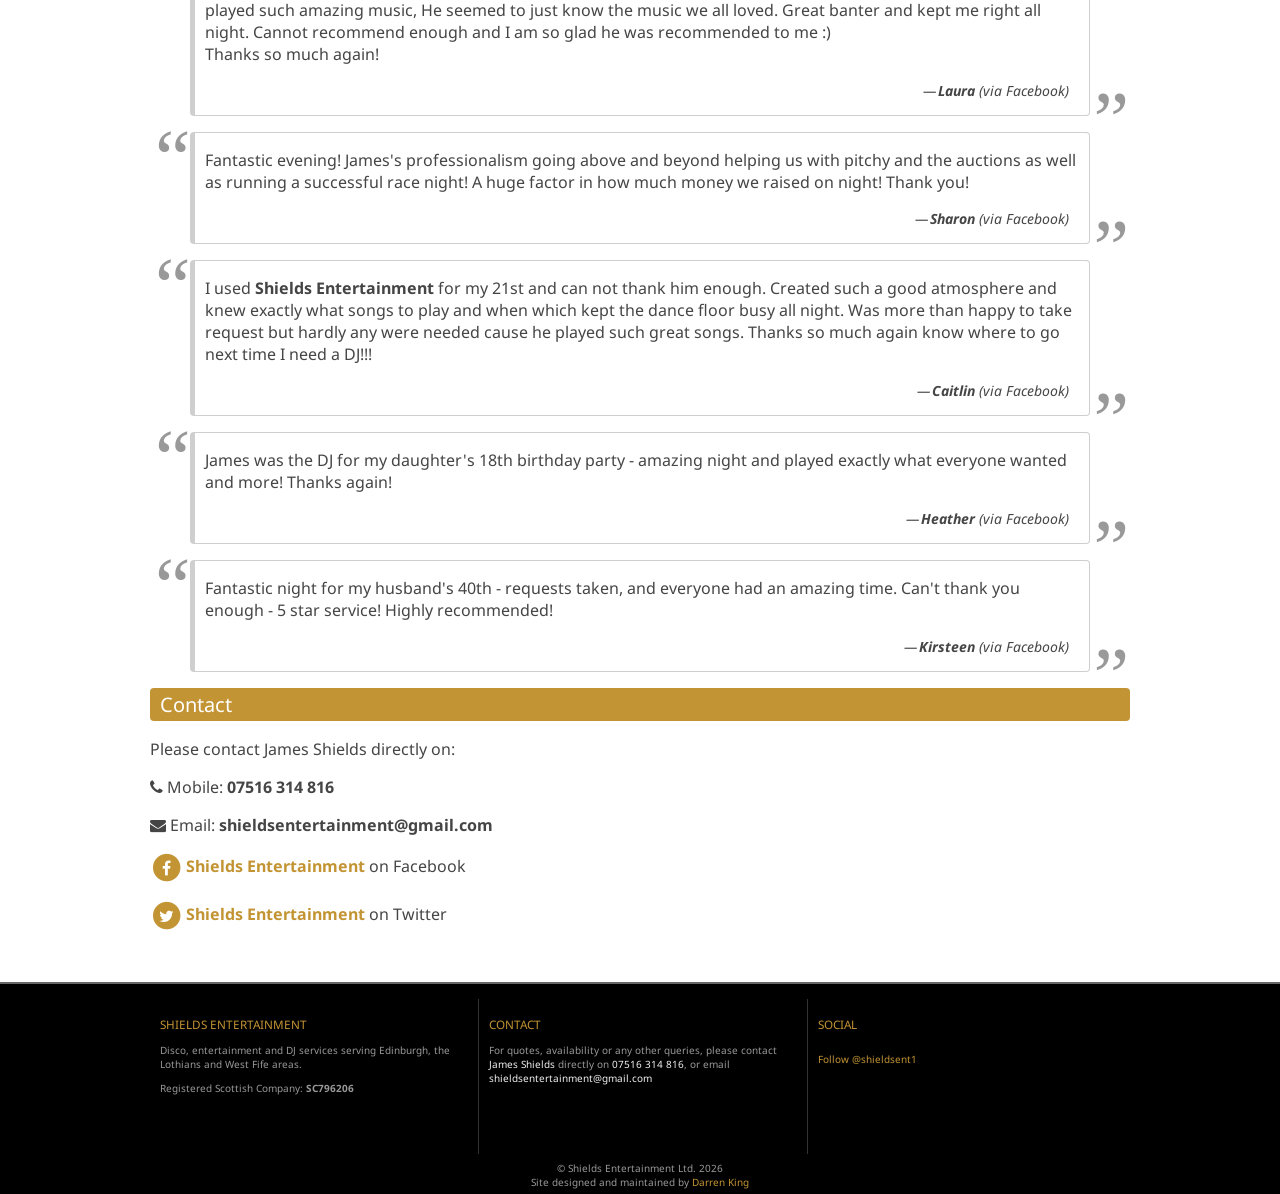
==== commit d3022bdc: "Update index.htm Added photobooth" ====
--- a/index.htm
+++ b/index.htm
@@ -200,7 +200,7 @@
             <p>At <strong>Shields Entertainment</strong>, we strive to meet all your entertainment needs, and can provide the option of a live professional singer, and a variety
             of catering options for your event.</p>
             
-            <p><strong>New</strong> - we are pleased to announce we can also supply a sweet/candy cart and crisp wall for your event! Contact us for details!</p>
+            <p><strong>New</strong> - we are pleased to announce we can also supply a <strong>sweet/candy cart</strong>, <strong>crisp wall</strong> or <strong>photobooth</strong> for your event! Contact us for details!</p>
             
             <div class="gallery">
               <div class="gallery-inner">
@@ -214,6 +214,8 @@
                       <li><a href="#"><img class="gallery-thumb" src="images/cart-4.jpg"/></a></li>
                       <li><a href="#"><img class="gallery-thumb" src="images/cart-5.jpg"/></a></li>
                       <li><a href="#"><img class="gallery-thumb" src="images/crisp-wall-1.jpg"/></a></li>
+                      <li><a href="#"><img class="gallery-thumb" src="images/photobooth-1.jpg"/></a></li>
+                      <li><a href="#"><img class="gallery-thumb" src="images/photobooth-2.jpg"/></a></li>
                     </ul>
                   </div>
                 </div>
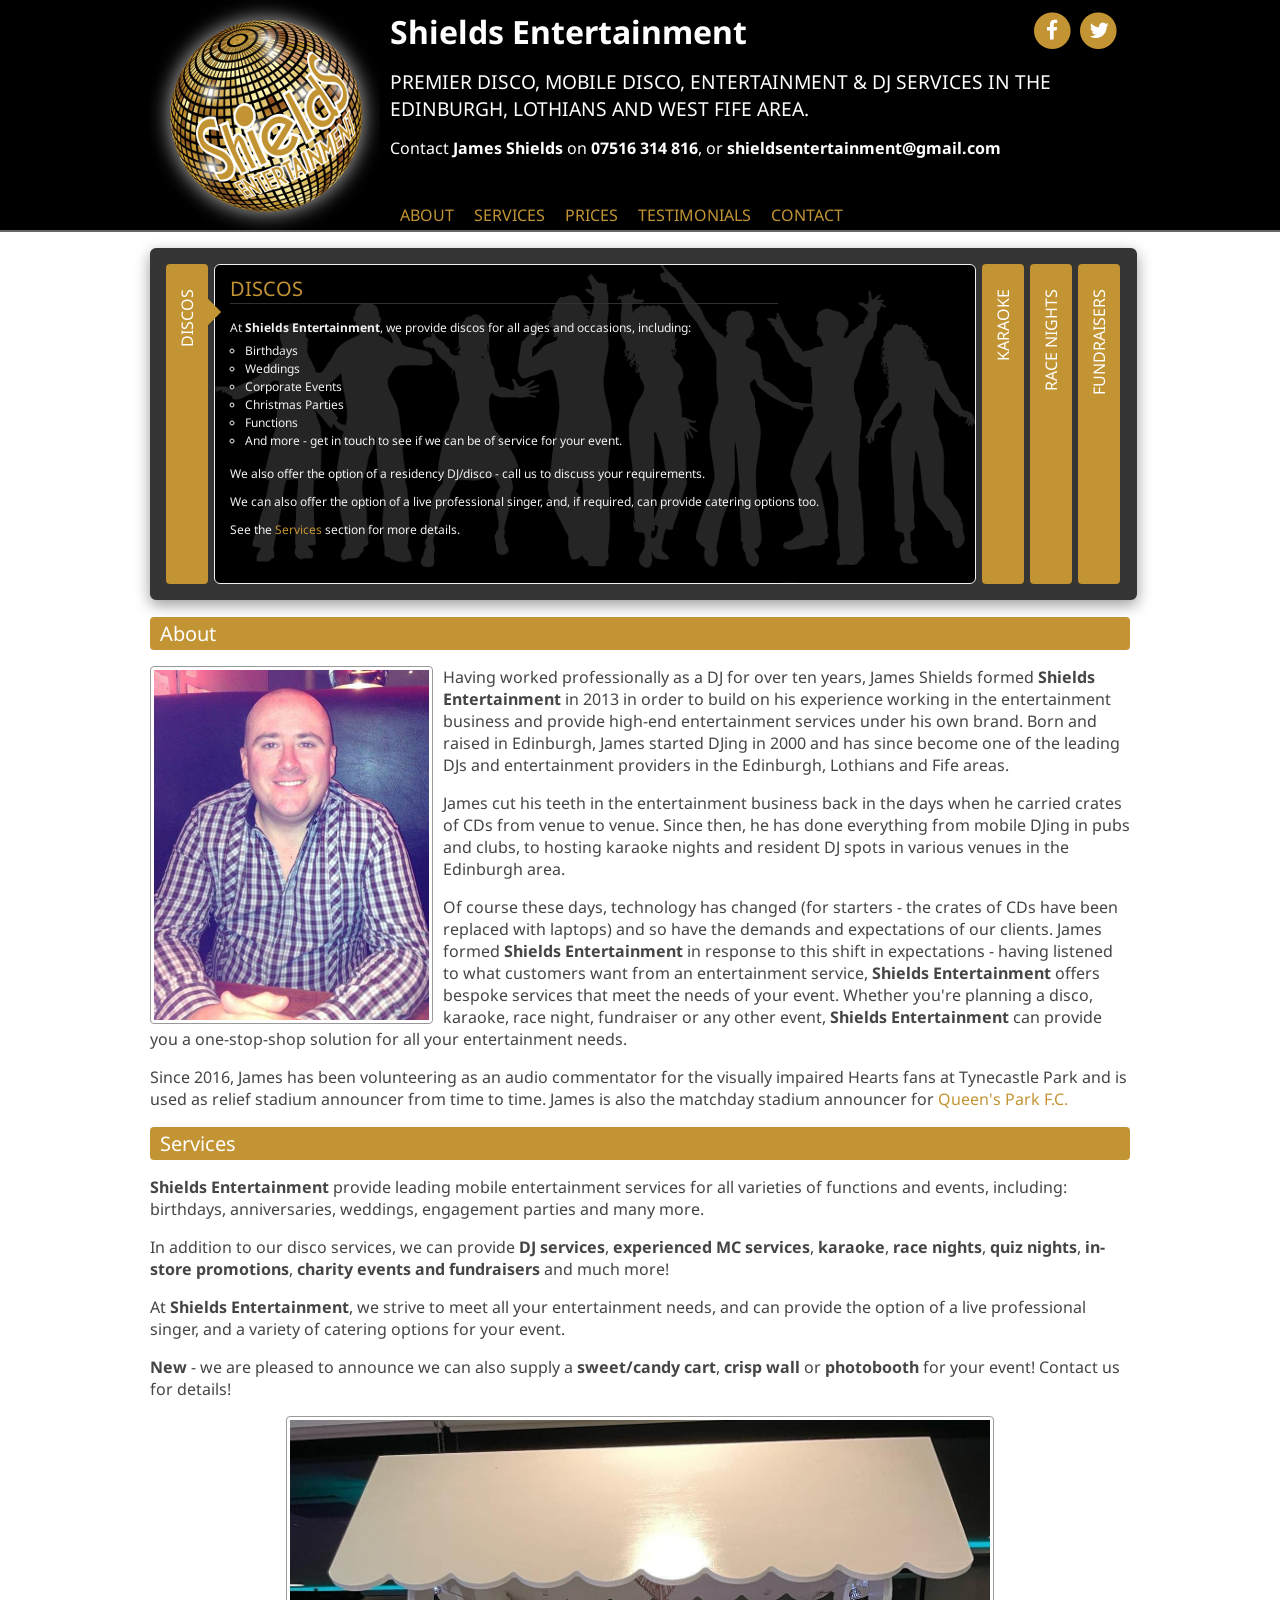
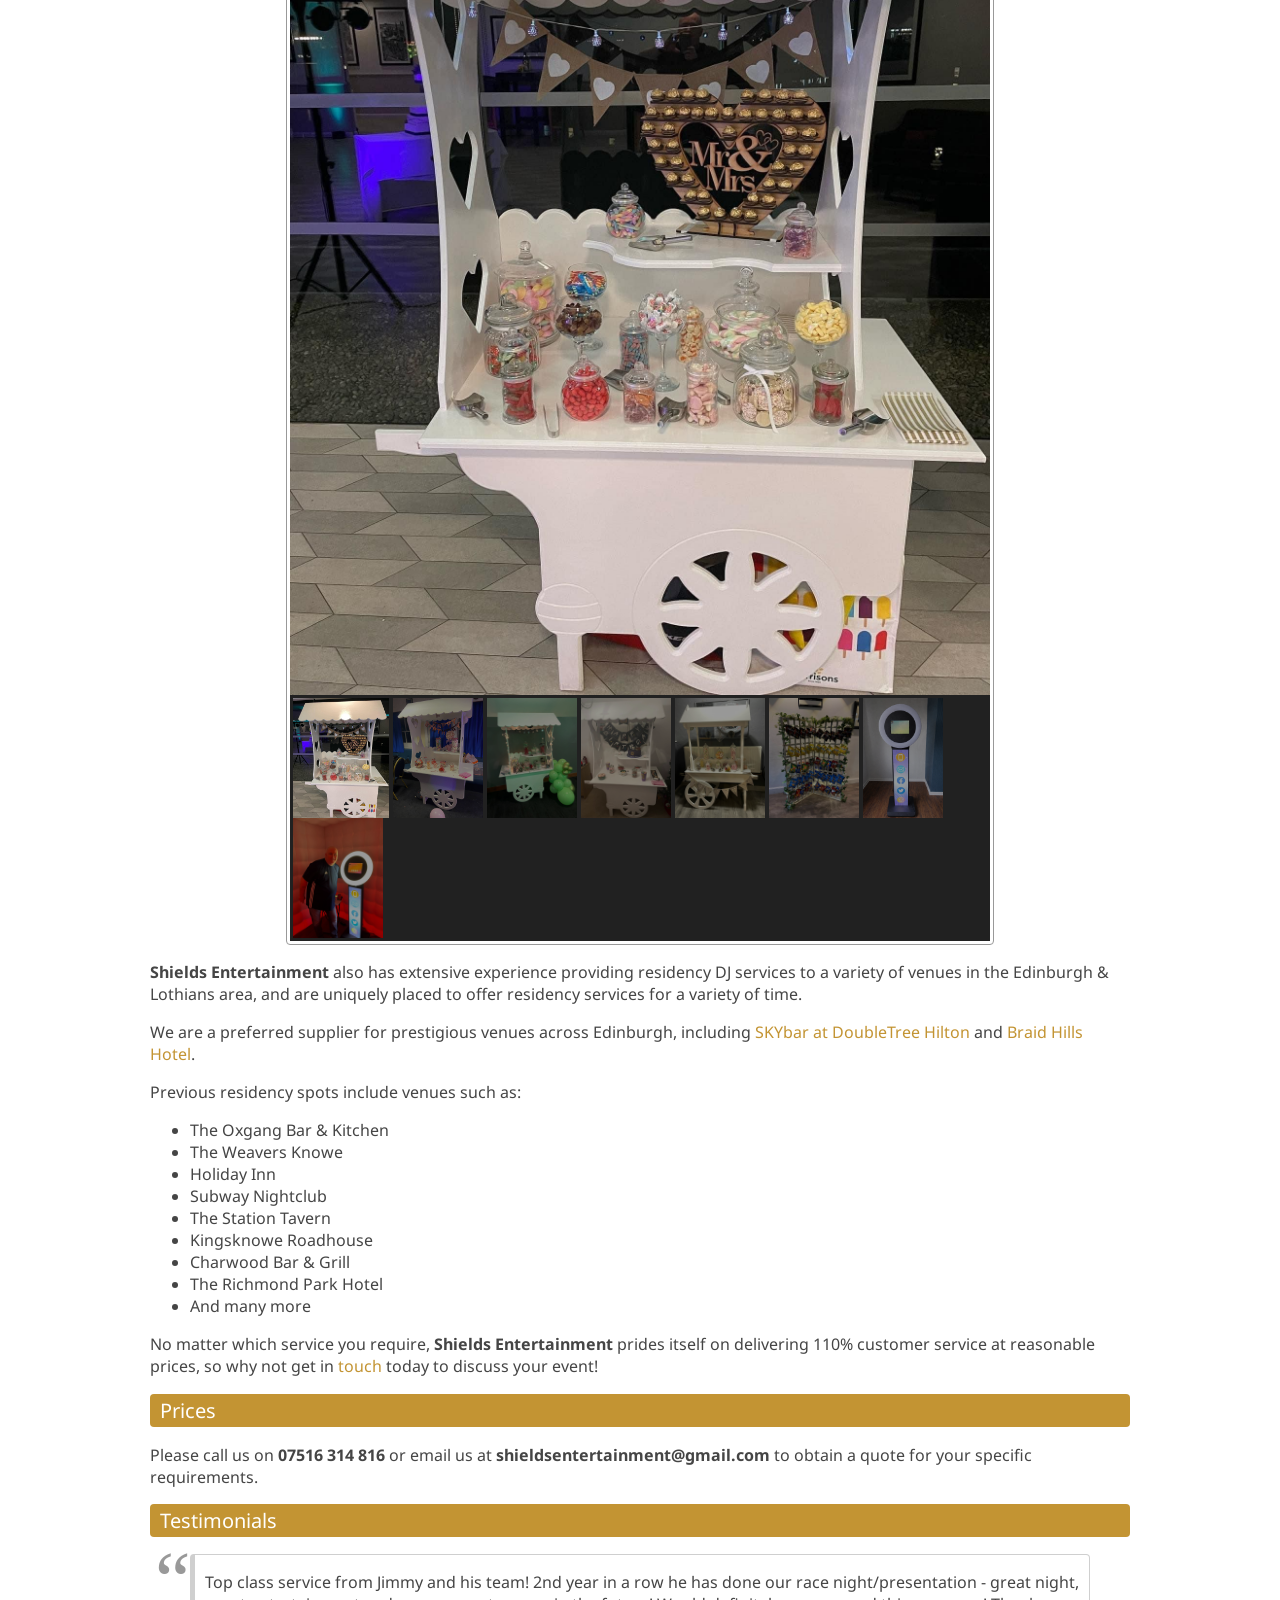
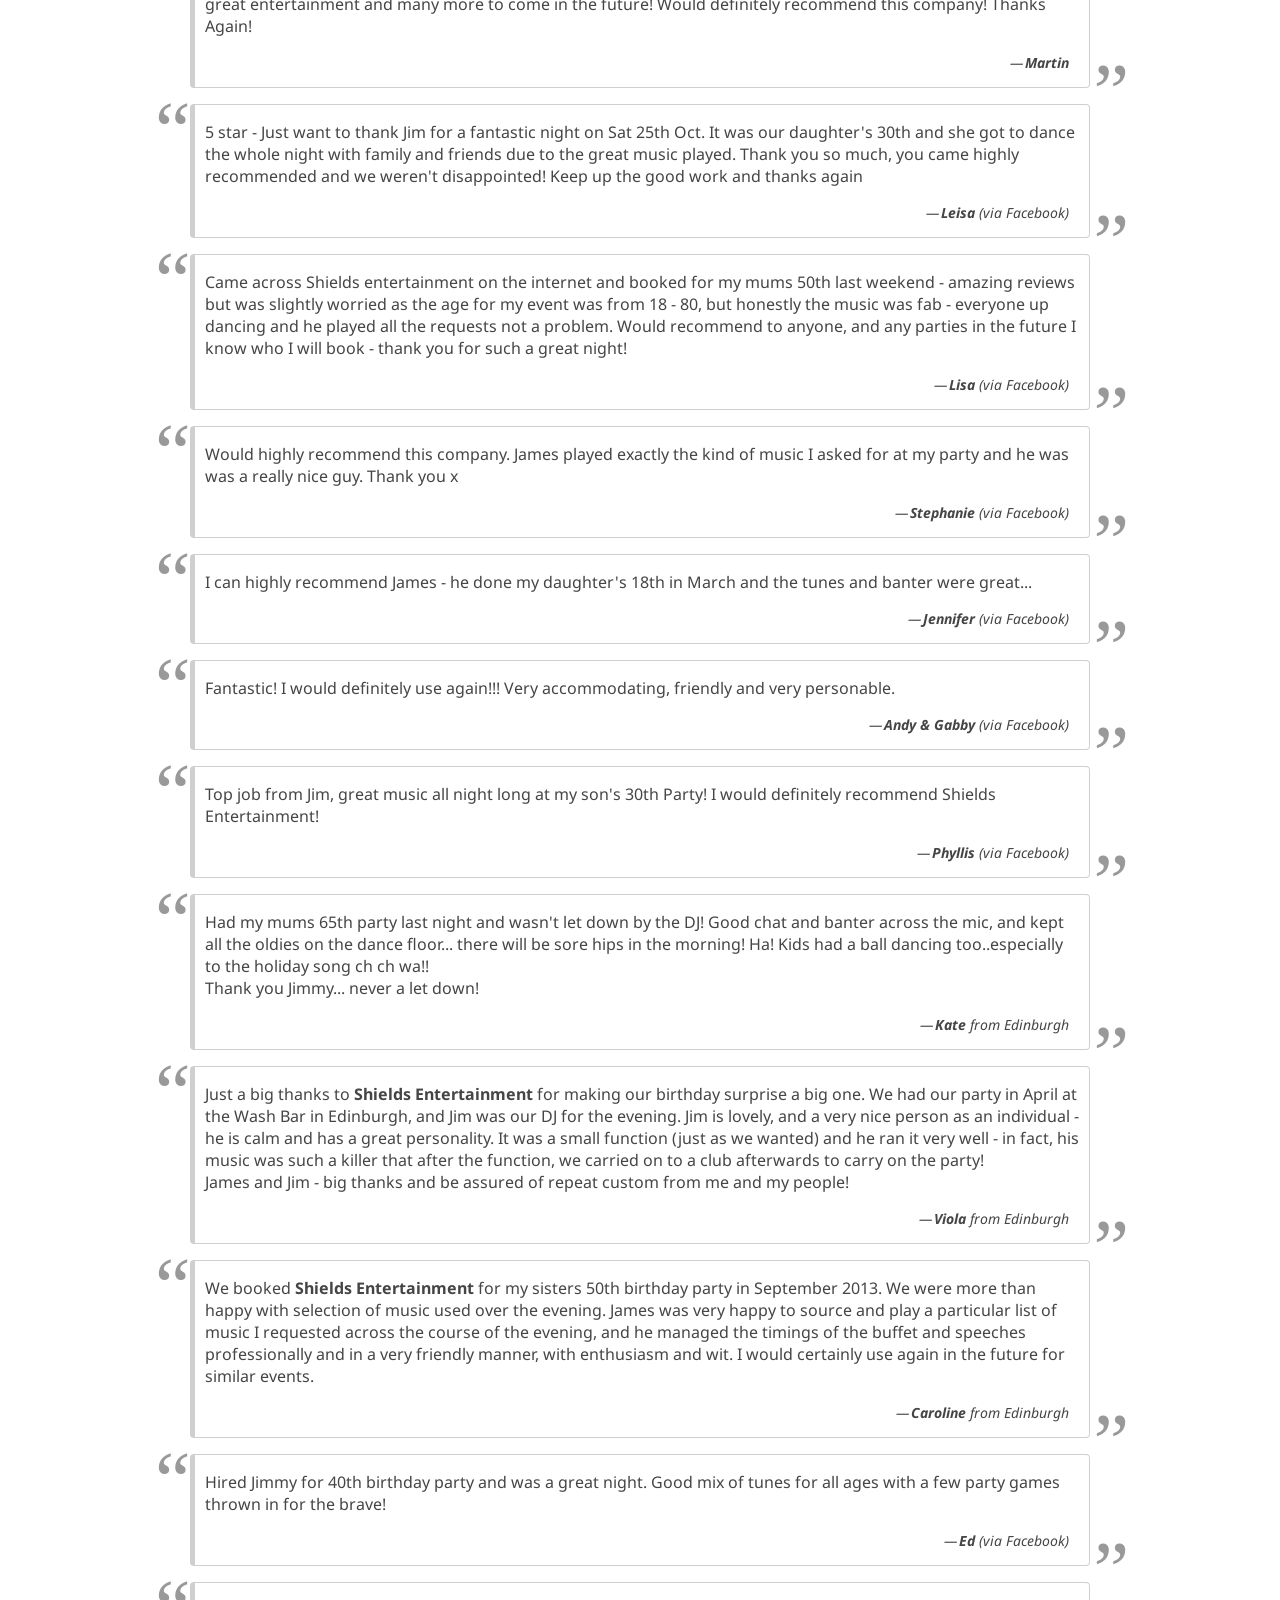
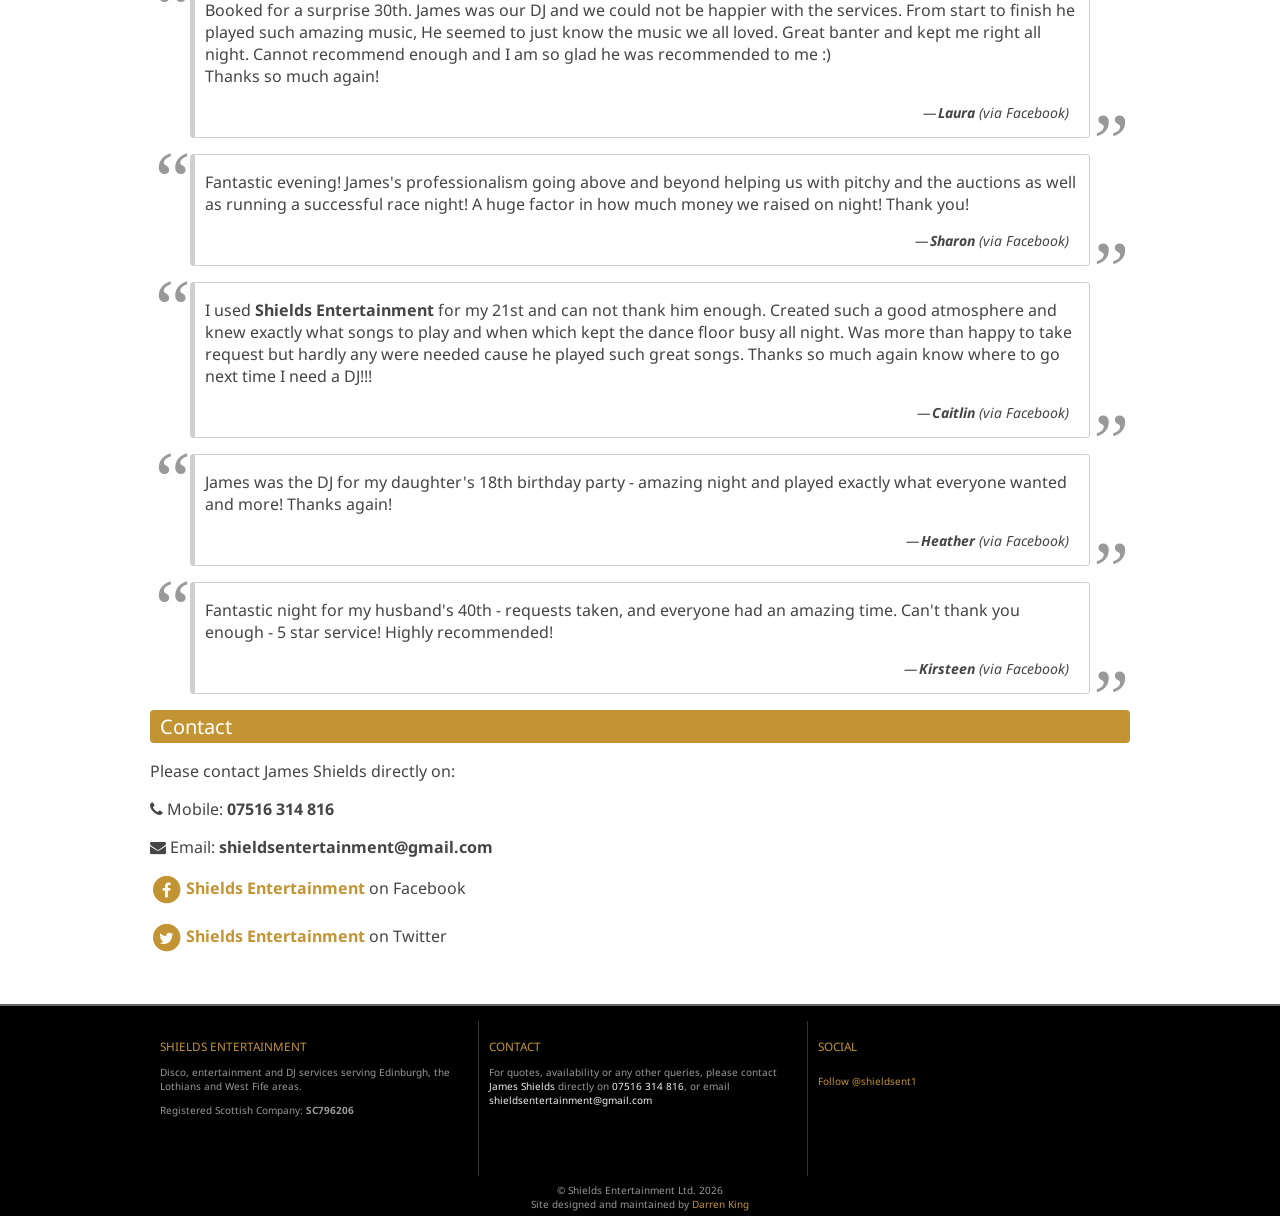
==== commit bd084686: "Update index.htm" ====
--- a/index.htm
+++ b/index.htm
@@ -225,7 +225,7 @@
             <p><strong>Shields Entertainment</strong> also has extensive experience providing residency DJ services to a variety of venues in the Edinburgh &amp; Lothians area, and are
               uniquely placed to offer residency services for a variety of time.</p>
             
-            <p>We have a weekly residency spot at Edinburgh's <strong>SKYbar</strong>, part of Double Tree Hilton Edinburgh.</p>
+            <p>We are a preferred supplier for prestigious venues across Edinburgh, including <a href="https://skybaredinburgh.com/" target="_blank">SKYbar at DoubleTree Hilton</a> and <a href="https://www.braidhillshotel.com/services/weddings/" target="_blank">Braid Hills Hotel</a>.
             <p>  
               Previous residency spots include venues such as:
             <ul>
@@ -485,7 +485,7 @@
             </div>
           </div>
           <div class="copy">
-            &copy; Shields Entertainment Ltd. <span id="copy-year">2020</span> <br />
+            &copy; Shields Entertainment Ltd. <span id="copy-year">2026</span> <br />
             Site designed and maintained by <a href="http://www.darren-king.co.uk" target="_blank">Darren King</a>
           </div>
         </div>
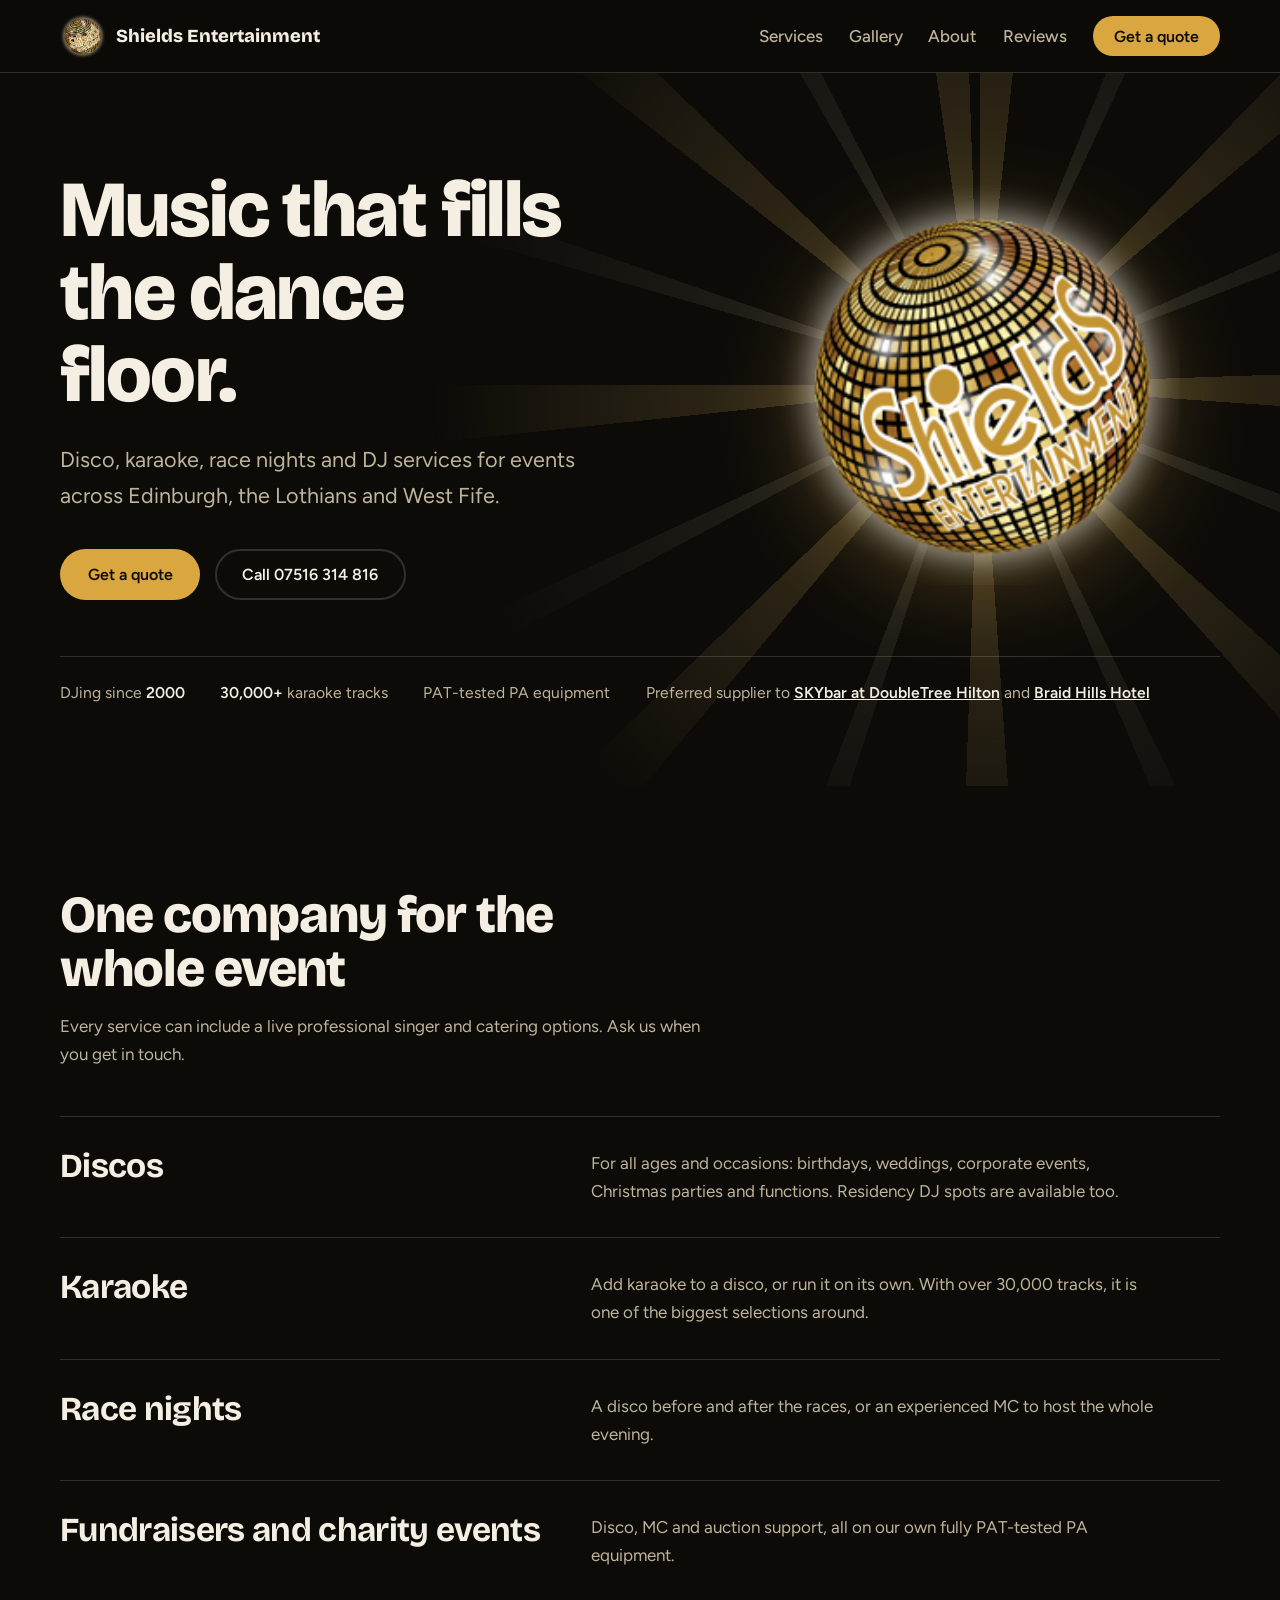
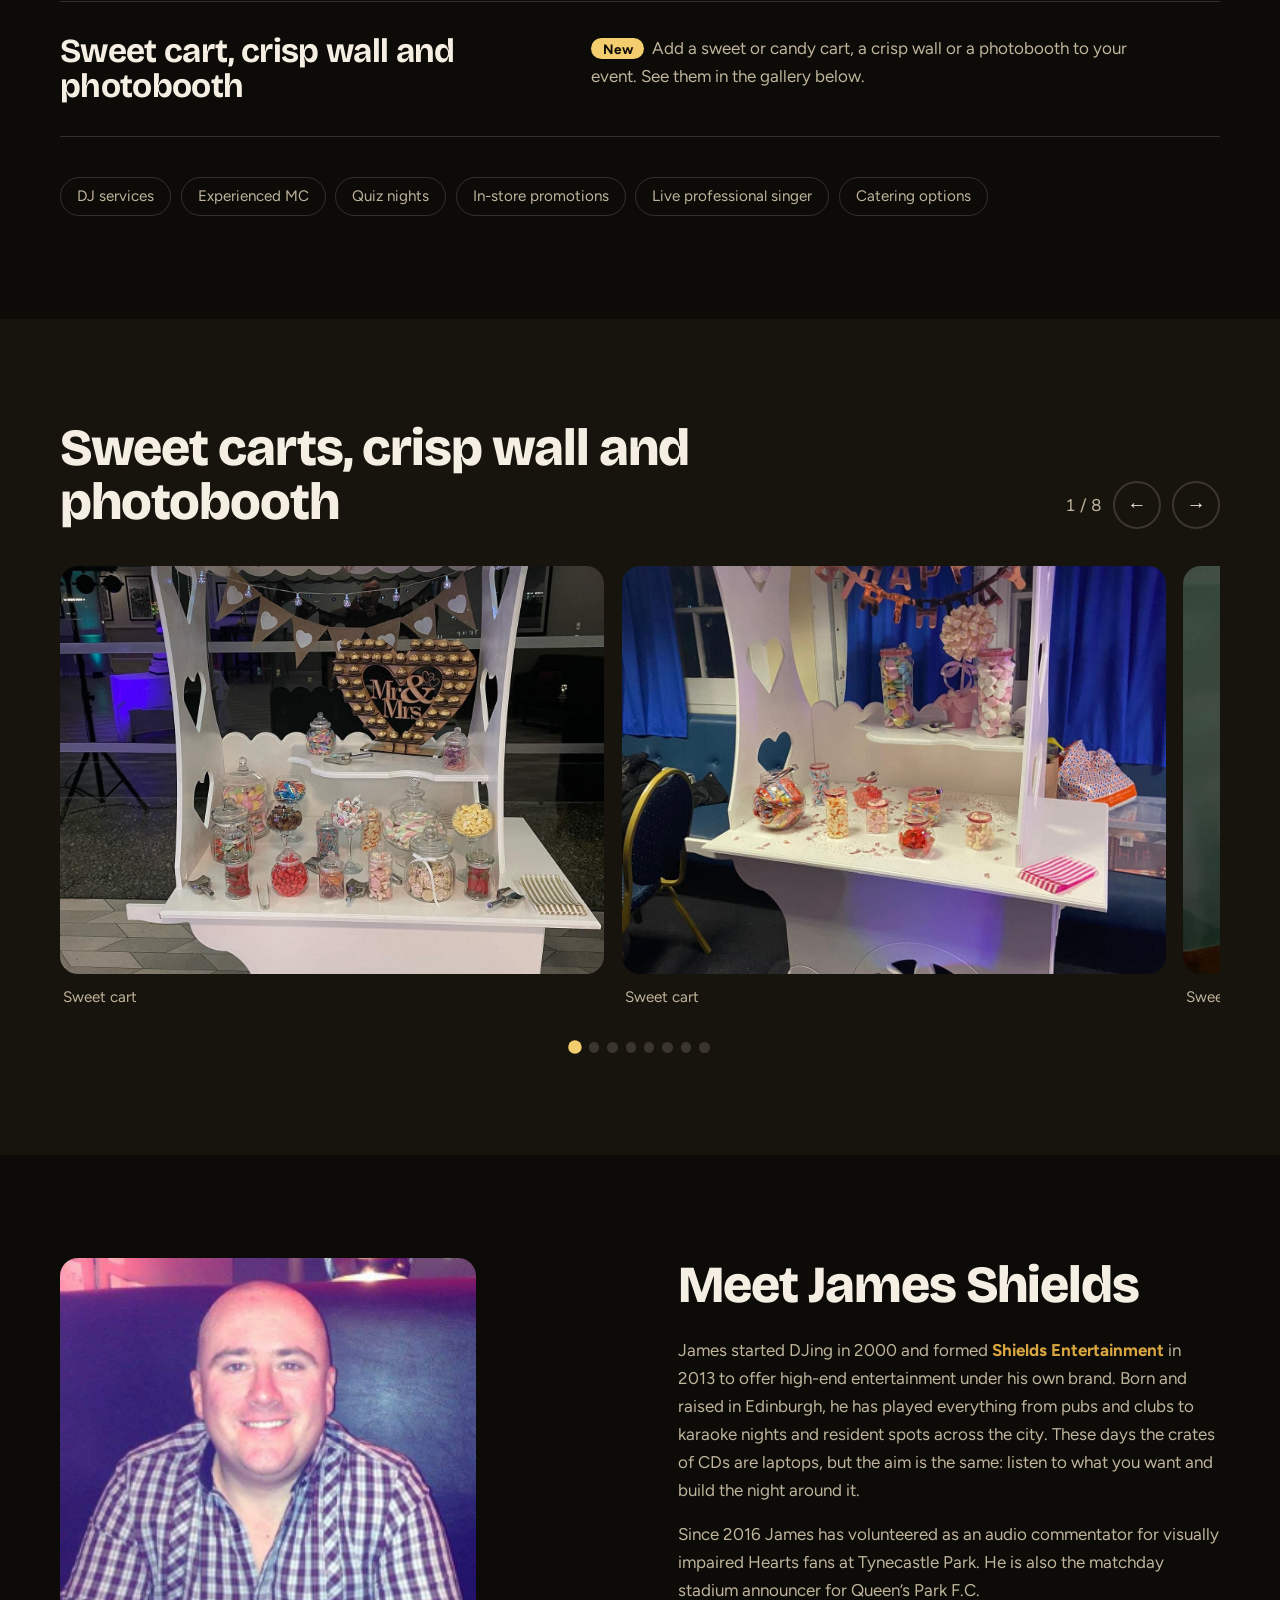
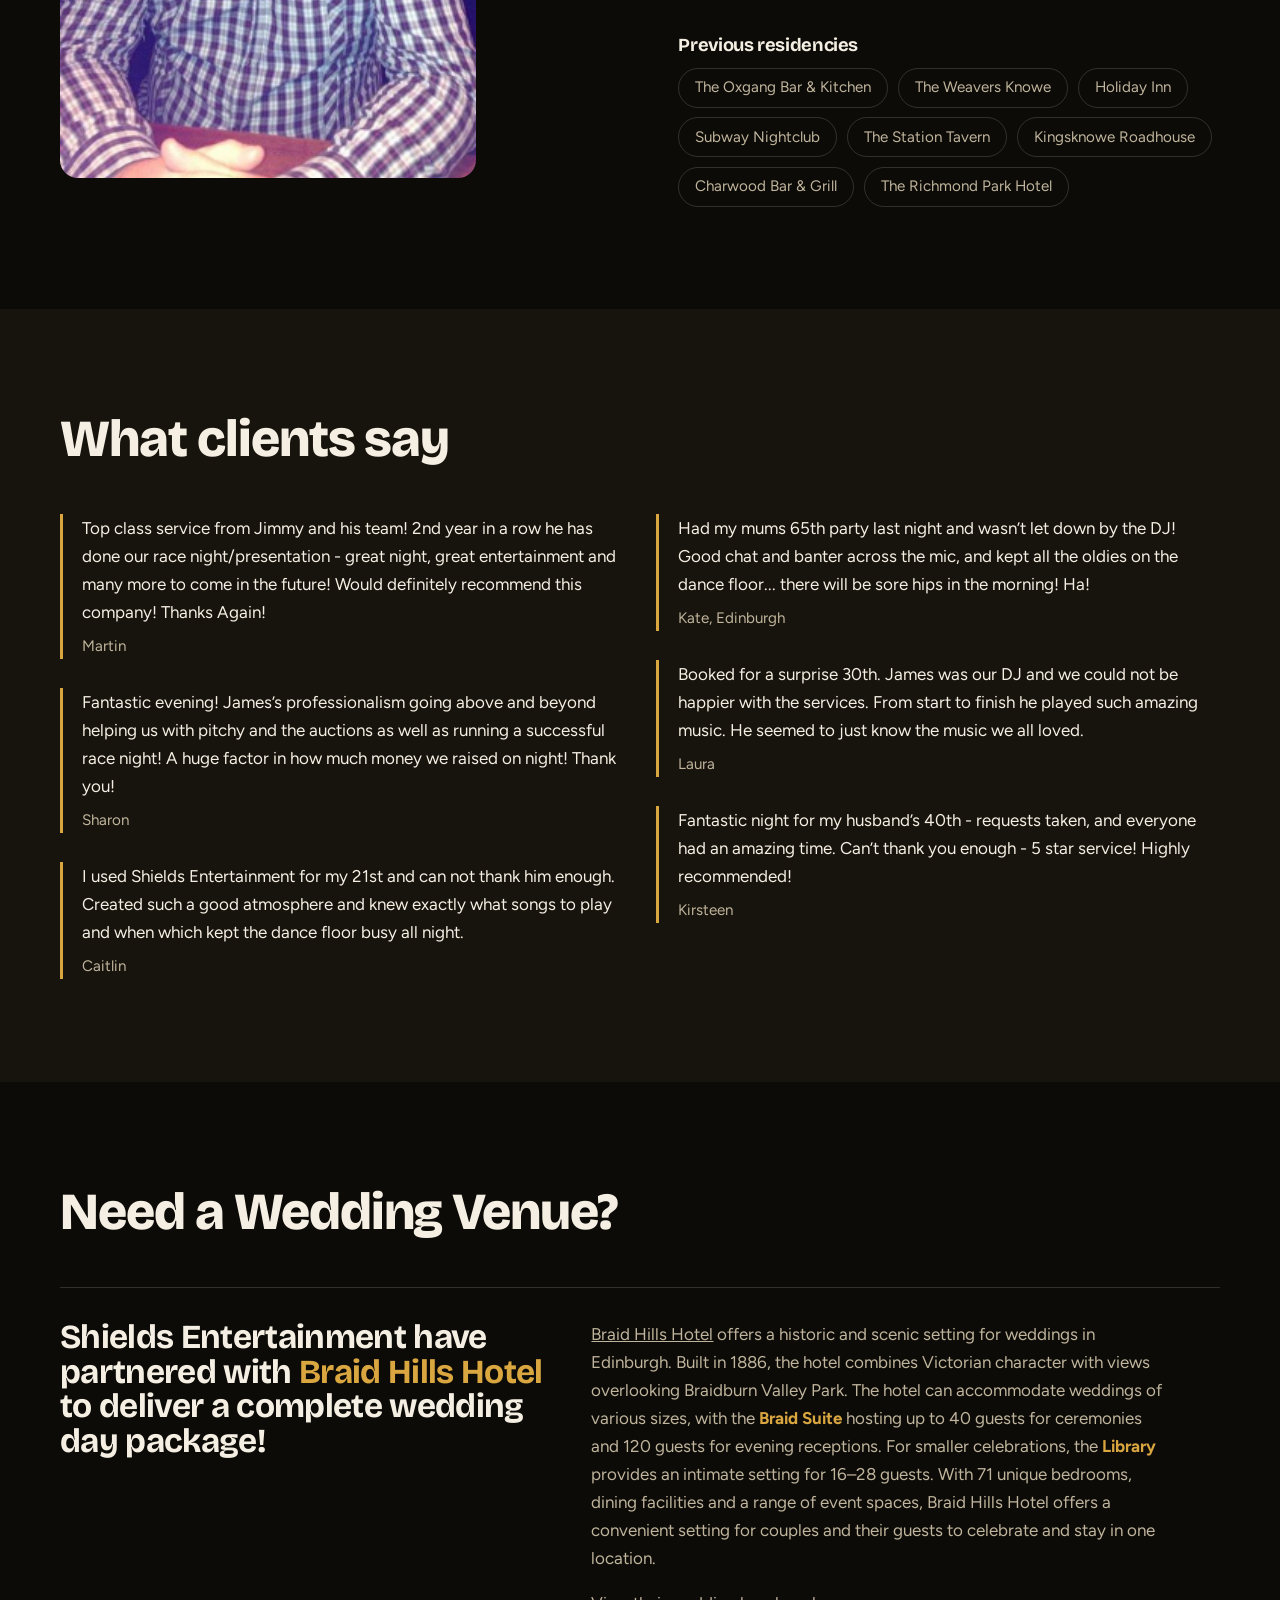
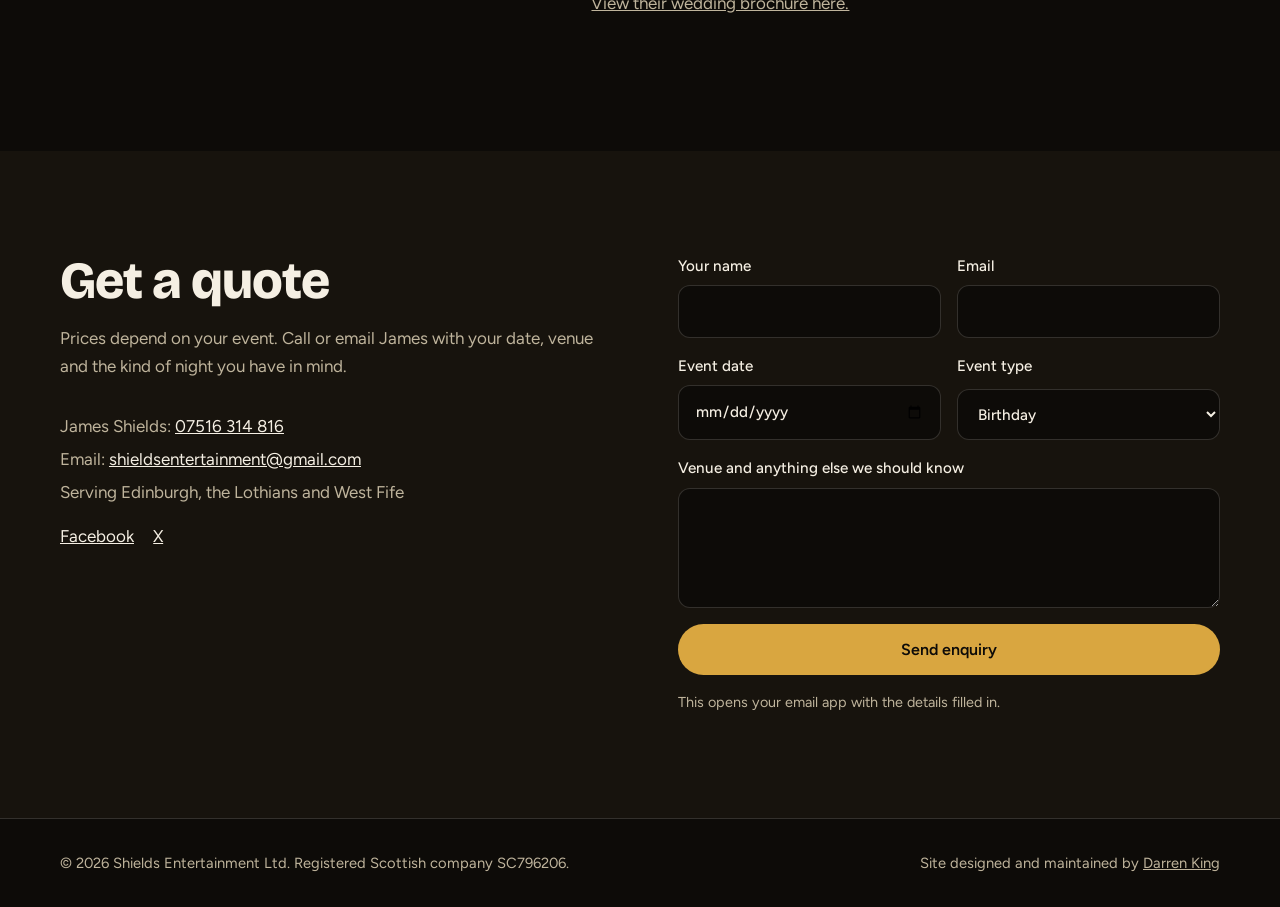
==== commit 6907eb60: "Update index.htm" ====
--- a/index.htm
+++ b/index.htm
@@ -1,502 +1,463 @@
-<!doctype html>
-<html>
+<!DOCTYPE html>
+<html lang="en-GB">
 <head>
-  <link href='https://fonts.googleapis.com/css?family=Noto+Sans:400,700' rel='stylesheet' type='text/css'>
-  <link href="https://netdna.bootstrapcdn.com/font-awesome/4.0.3/css/font-awesome.css" rel="stylesheet">
-  <link rel="stylesheet" href="css/shields-entertainment.css" />
-  <link rel="stylesheet" href="css/liteaccordion.css" />
-  <link rel="shortcut icon" href="images/favicon.ico" />
-  <meta property="og:image" content="https://www.shieldsentertainment.co.uk/images/shields-entertainment-logo.png" />
-  <!--[if lt IE 9]>
-  <script src="js/html5shiv.js"></script>
-  <link rel="stylesheet" href="css/ie-fix.css" />
-  <![endif]-->
-  <!--[if IE]>
-  <style>
-  main > .page-inner {
-    margin-top: 1em;
-  }
-  </style>
-  <![endif]-->
-  <title>Shields Entertainment | Premier disco, mobile disco, entertainment &amp; DJ services in the Edinburgh, Lothians and West Fife area</title> 
+<meta charset="utf-8">
+<meta name="viewport" content="width=device-width, initial-scale=1">
+<title>Shields Entertainment | Disco, karaoke &amp; DJ services in Edinburgh, the Lothians and West Fife</title>
+<meta name="description" content="Disco, karaoke, race nights and DJ services for birthdays, weddings and corporate events across Edinburgh, the Lothians and West Fife.">
+<meta name="theme-color" content="#0d0b08">
+<link rel="icon" href="images/shields-entertainment-logo.png">
+<meta property="og:image" content="https://www.shieldsentertainment.co.uk/images/shields-entertainment-logo.png">
+<link rel="preconnect" href="https://fonts.googleapis.com">
+<link rel="preconnect" href="https://fonts.gstatic.com" crossorigin>
+<link href="https://fonts.googleapis.com/css2?family=Bricolage+Grotesque:opsz,wght@12..96,500;12..96,700;12..96,800&family=Figtree:wght@400;500;600&display=swap" rel="stylesheet">
+<link rel="shortcut icon" href="images/favicon.ico" />
+<style>
+:root{
+  --ink:#0d0b08; --ink-2:#17130d; --line:rgba(245,239,227,.16);
+  --text:#f5efe3; --muted:#bfb49c; --coral:#d9a640; --gold:#f3cd6e;
+  --display:"Bricolage Grotesque","Trebuchet MS",system-ui,sans-serif;
+  --body:"Figtree",system-ui,-apple-system,"Segoe UI",sans-serif;
+  --wrap:1160px;
+}
+*{box-sizing:border-box}
+html{scroll-behavior:smooth;scroll-padding-top:5rem}
+body{margin:0;background:var(--ink);color:var(--text);font:400 1.0625rem/1.65 var(--body);-webkit-font-smoothing:antialiased}
+img{max-width:100%;display:block}
+a{color:inherit}
+:focus-visible{outline:3px solid var(--gold);outline-offset:3px;border-radius:4px}
+.wrap{width:min(var(--wrap),100% - 2.5rem);margin-inline:auto}
+h1,h2,h3{font-family:var(--display);line-height:1.04;margin:0;letter-spacing:-.02em}
+h2{font-size:clamp(2rem,4.5vw,3.25rem);font-weight:800}
+p{margin:0}
+.btn{white-space:nowrap;display:inline-block;padding:.9rem 1.6rem;border-radius:999px;font:600 1rem var(--body);text-decoration:none;border:2px solid transparent;cursor:pointer;transition:transform .15s,background .15s}
+.btn-primary{background:var(--coral);color:var(--ink)}
+.btn-primary:hover{transform:translateY(-2px);background:#ecbf5c}
+.btn-ghost{border-color:var(--line);color:var(--text)}
+.btn-ghost:hover{border-color:var(--text)}
+
+/* Header */
+header{position:sticky;top:0;z-index:20;background:rgba(13,11,8,.85);backdrop-filter:blur(12px);border-bottom:1px solid var(--line)}
+.bar{display:flex;align-items:center;justify-content:space-between;height:4.5rem;gap:1rem}
+.brand{display:flex;align-items:center;gap:.7rem;text-decoration:none;font:800 1.15rem var(--display)}
+.brand img{height:2.8rem;width:auto}
+.brand .wordmark{display:inline}
+nav{display:flex;align-items:center;gap:1.6rem}
+nav a{text-decoration:none;font-weight:500;color:var(--muted)}
+nav a:hover{color:var(--text)}
+nav .btn{padding:.55rem 1.2rem;color:var(--ink)}
+nav .btn:hover{color:var(--ink)}
+@media(max-width:760px){nav a:not(.btn){display:none}.brand{font-size:1rem;line-height:1.15}}
+
+/* Hero: rotating light beams are the one big gesture */
+.hero{position:relative;overflow:hidden;isolation:isolate;padding:clamp(3rem,8vw,6rem) 0 clamp(3rem,8vw,5rem)}
+.hero-grid{display:grid;grid-template-columns:1.15fr .85fr;gap:2rem;align-items:center}
+.stage{position:relative;display:grid;place-items:center}
+.beams{position:absolute;z-index:-1;left:50%;top:50%;width:min(170vmin,1300px);aspect-ratio:1;transform:translate(-50%,-50%);
+  background:repeating-conic-gradient(from 0deg,rgba(243,205,110,.26) 0 6deg,transparent 6deg 22deg,rgba(255,244,214,.14) 22deg 25deg,transparent 25deg 44deg);
+  -webkit-mask:radial-gradient(circle,#000 0,transparent 60%);mask:radial-gradient(circle,#000 0,transparent 60%);
+  animation:spin 90s linear infinite}
+@keyframes spin{to{transform:translate(-50%,-50%) rotate(360deg)}}
+.ball{width:min(100%,25rem);height:auto;filter:drop-shadow(0 18px 50px rgba(217,166,64,.35))}
+@media(max-width:820px){.hero-grid{grid-template-columns:1fr}.stage{order:-1}.ball{width:13rem}}
+.hero h1{font-size:clamp(2.6rem,6.2vw,5.4rem);font-weight:800;max-width:11ch}
+.hero p.lead{font-size:clamp(1.1rem,2vw,1.35rem);color:var(--muted);max-width:34rem;margin:1.6rem 0 2.2rem}
+.hero .actions{display:flex;flex-wrap:wrap;gap:.9rem}
+.facts{display:flex;flex-wrap:wrap;gap:.6rem 2.2rem;margin:3.5rem 0 0;padding:1.4rem 0 0;border-top:1px solid var(--line);list-style:none}
+.facts li{color:var(--muted);font-size:.98rem}
+.facts strong{color:var(--text);font-weight:600}
+
+section{padding:clamp(4rem,8vw,6.5rem) 0}
+.alt{background:var(--ink-2)}
+.head{max-width:40rem;margin-bottom:3rem}
+.head p{color:var(--muted);margin-top:1rem}
+
+/* Services as rows */
+.rows{border-bottom:1px solid var(--line)}
+.row{display:grid;grid-template-columns:minmax(0,1fr) minmax(0,1.3fr);gap:1rem 3rem;padding:2rem 0;border-top:1px solid var(--line)}
+.row h3{font-size:clamp(1.5rem,3vw,2.1rem);font-weight:700}
+.row p{color:var(--muted);max-width:36rem}
+@media(max-width:720px){.row{grid-template-columns:1fr}}
+.included{margin-top:2.5rem;display:flex;flex-wrap:wrap;gap:.6rem}
+.included span{padding:.4rem 1rem;border:1px solid var(--line);border-radius:999px;color:var(--muted);font-size:.95rem}
+
+/* Carousel */
+.gallery-top{display:flex;align-items:end;justify-content:space-between;gap:1.5rem;flex-wrap:wrap;margin-bottom:2rem}
+.gallery-top .head{margin:0}
+.controls{display:flex;align-items:center;gap:.7rem}
+.counter{font-variant-numeric:tabular-nums;color:var(--muted);min-width:4.5rem;text-align:right}
+.ctl{width:3rem;height:3rem;border-radius:50%;border:2px solid var(--line);background:transparent;color:var(--text);font-size:1.2rem;cursor:pointer;display:grid;place-items:center;transition:background .15s,border-color .15s}
+.ctl:hover{background:var(--coral);border-color:var(--coral);color:var(--ink)}
+.track{display:flex;gap:1.1rem;overflow-x:auto;scroll-snap-type:x mandatory;scrollbar-width:none;padding:.3rem 0 .6rem;overscroll-behavior-x:contain}
+.track::-webkit-scrollbar{display:none}
+.slide{flex:0 0 min(78%,34rem);scroll-snap-align:start;margin:0}
+.slide button{all:unset;display:block;width:100%;cursor:zoom-in;border-radius:18px;overflow:hidden;aspect-ratio:4/3;position:relative;background:linear-gradient(135deg,#2a2112,#4a3716)}
+.slide button:focus-visible{outline:3px solid var(--gold);outline-offset:3px}
+.slide img{width:100%;height:100%;object-fit:cover;transition:transform .5s}
+.slide button:hover img{transform:scale(1.04)}
+.slide figcaption{padding:.7rem .2rem 0;color:var(--muted);font-size:.95rem}
+.slide.missing img{display:none}
+.slide.missing button::after{content:attr(data-path);position:absolute;inset:0;display:grid;place-items:center;text-align:center;padding:1rem;color:var(--muted);font:500 .9rem var(--body)}
+.dots{display:flex;gap:.5rem;justify-content:center;margin-top:1.4rem;flex-wrap:wrap}
+.dot{width:.65rem;height:.65rem;border-radius:50%;border:0;padding:0;background:var(--line);cursor:pointer}
+.dot[aria-current="true"]{background:var(--gold);transform:scale(1.35)}
+dialog{border:0;padding:0;background:transparent;max-width:100vw;max-height:100vh;width:100%;height:100%;color:var(--text)}
+dialog::backdrop{background:rgba(8,6,3,.95)}
+.lb{height:100%;display:grid;grid-template-rows:1fr auto;place-items:center;padding:1.2rem;gap:.8rem}
+.lb img{max-height:78vh;width:auto;max-width:100%;border-radius:12px;object-fit:contain}
+.lb .ph{width:min(90vw,60rem);aspect-ratio:4/3;border-radius:12px;background:linear-gradient(135deg,#2a2112,#4a3716);display:grid;place-items:center;color:var(--muted)}
+.lb-bar{display:flex;align-items:center;gap:1rem;justify-content:center}
+.lb-cap{color:var(--muted);min-width:8rem;text-align:center}
+.lb-close{position:absolute;top:1rem;right:1rem}
+
+/* About + contact */
+.split{display:grid;grid-template-columns:1fr 1fr;gap:clamp(2rem,6vw,5rem);align-items:start}
+@media(max-width:820px){.split{grid-template-columns:1fr}}
+.split p+p{margin-top:1rem}
+.split p{color:var(--muted)}
+form{display:grid;gap:1rem}
+label{display:grid;gap:.4rem;font-weight:500;font-size:.95rem}
+input,select,textarea{font:inherit;color:var(--text);background:var(--ink-2);border:1.5px solid var(--line);border-radius:12px;padding:.8rem 1rem;width:100%}
+.alt input,.alt select,.alt textarea{background:var(--ink)}
+textarea{min-height:7.5rem;resize:vertical}
+.two{display:grid;grid-template-columns:1fr 1fr;gap:1rem}
+@media(max-width:520px){.two{grid-template-columns:1fr}}
+.note{font-size:.9rem;color:var(--muted)}
+.details{list-style:none;padding:0;margin:2rem 0 0;display:grid;gap:.3rem;color:var(--muted)}
+.details a{color:var(--text)}
+footer{border-top:1px solid var(--line);padding:2rem 0;color:var(--muted);font-size:.92rem}
+footer .wrap{display:flex;justify-content:space-between;flex-wrap:wrap;gap:.6rem}
+
+
+.brand .chip{display:flex}
+.brand.no-logo .chip{display:none}
+.portrait{width:100%;max-width:26rem;aspect-ratio:4/5;object-fit:cover;border-radius:18px;background:linear-gradient(135deg,#2a2112,#4a3716)}
+.venues{margin-top:2rem}
+.venues h3{font-size:1.15rem;font-weight:700;margin-bottom:.8rem}
+.quotes{columns:2 22rem;column-gap:2rem}
+.quotes blockquote{break-inside:avoid;margin:0 0 1.8rem;padding-left:1.2rem;border-left:3px solid var(--coral)}
+.quotes p{color:var(--text)}
+.quotes cite{display:block;margin-top:.5rem;color:var(--muted);font-style:normal;font-size:.95rem}
+.new{display:inline-block;background:var(--gold);color:var(--ink);font:700 .85rem var(--body);padding:.15rem .7rem;border-radius:999px;margin-right:.5rem}
+.social{display:flex;gap:1.2rem;margin-top:1rem}
+
+.highlight{font-weight: bold; color:var(--coral)}
+
+@media(prefers-reduced-motion:reduce){
+  html{scroll-behavior:auto}.beams{animation:none}.slide img,.btn{transition:none}
+}
+</style>
 </head>
 <body>
-  <div id="fb-root"></div>
-  <script>(function(d, s, id) {
-    var js, fjs = d.getElementsByTagName(s)[0];
-    if (d.getElementById(id)) return;
-    js = d.createElement(s); js.id = id;
-    js.src = "//connect.facebook.net/en_GB/all.js#xfbml=1";
-    fjs.parentNode.insertBefore(js, fjs);
-  }(document, 'script', 'facebook-jssdk'));</script>
-  <div id="page">
-    <a class="section-link" id="top"></a>
-    <header>
-      <div class="page-inner">
-        <img class="logo" src="images/shields-entertainment-logo.png" />
-        <div class="info">
-          <h1>Shields Entertainment</h1>
-          <h2>Premier disco, mobile disco, entertainment &amp; DJ services in the Edinburgh, Lothians and West Fife area.</h2>
-          <h3>Contact <strong>James Shields</strong> on <strong>07516 314 816</strong>, or <strong>shieldsentertainment@gmail.com</strong></h3> 
-        </div>
-        <div class="social-buttons">
-          <a href="https://www.facebook.com/shieldsentertainment" target="_blank" title="Shields Entertainment on Facebook">
-            <span class="fa-stack fa-lg">
-              <i class="fa fa-circle fa-stack-2x"></i>
-              <i class="fa fa-facebook fa-stack-1x fa-inverse"></i>
-            </span>
-          </a>
-          <a href="https://twitter.com/shieldsent1" target="_blank" title="Shields Entertainment on Twitter">
-            <span class="fa-stack fa-lg">
-              <i class="fa fa-circle fa-stack-2x"></i>
-              <i class="fa fa-twitter fa-stack-1x fa-inverse"></i>
-            </span>
-          </a>
+
+<header>
+  <div class="wrap bar">
+    <a class="brand" href="#top" aria-label="Shields Entertainment, home">
+      <span class="chip"><img src="images/shields-entertainment-logo.png" alt="" id="logo"></span>
+      <span class="wordmark">Shields Entertainment</span>
+    </a>
+    <nav aria-label="Main">
+      <a href="#services">Services</a>
+      <a href="#gallery">Gallery</a>
+      <a href="#about">About</a>
+      <a href="#testimonials">Reviews</a>
+      <a class="btn btn-primary" href="#contact">Get a quote</a>
+    </nav>
+  </div>
+</header>
+
+<main id="top">
+  <div class="hero">
+    <div class="wrap">
+      <div class="hero-grid">
+        <div class="copy">
+          <h1>Music that fills the dance floor.</h1>
+          <p class="lead">Disco, karaoke, race nights and DJ services for events across Edinburgh, the Lothians and West Fife.</p>
+          <div class="actions">
+            <a class="btn btn-primary" href="#contact">Get a quote</a>
+            <a class="btn btn-ghost" href="tel:07516314816">Call 07516 314 816</a>
           </div>
-          <nav class="main">
-            <ul class="menu">
-              <li><a href="#about" class="smooth">About</a></li>
-              <li><a href="#services" class="smooth">Services</a></li>
-              <li><a href="#prices" class="smooth">Prices</a></li>
-              <li><a href="#testimonials" class="smooth">Testimonials</a></li>
-              <li><a href="#contact" class="smooth">Contact</a></li>
-            </ul>
-          </nav>
-        </div>
-      </header>
-      <div class="fixed-nav">
-        <div class="page-inner">
-          <div class="mini-logo"><a href="#top" class="smooth"></a></div>
-          <h1>Shields Entertainment</h1>
-          <h2>Disco &amp; Entertainment Services in Edinburgh, the Lothians and West Fife</h2>
-          <nav class="main">
-            <ul class="menu">
-              <li><a href="#about" class="smooth">About</a></li>
-              <li><a href="#services" class="smooth">Services</a></li>
-              <li><a href="#prices" class="smooth">Prices</a></li>
-              <li><a href="#testimonials" class="smooth">Testimonials</a></li>
-              <li><a href="#contact" class="smooth">Contact</a></li>
-            </ul>
-          </nav>
-          <div class="social-buttons">
-            <a href="https://www.facebook.com/shieldsentertainment" target="_blank" title="Shields Entertainment on Facebook">
-              <span class="fa-stack fa-lg">
-                <i class="fa fa-circle fa-stack-2x"></i>
-                <i class="fa fa-facebook fa-stack-1x fa-inverse"></i>
-              </span>
-            </a>
-            <a href="https://twitter.com/shieldsent1" target="_blank" title="Shields Entertainment on Twitter">
-              <span class="fa-stack fa-lg">
-                <i class="fa fa-circle fa-stack-2x"></i>
-                <i class="fa fa-twitter fa-stack-1x fa-inverse"></i>
-              </span>
-            </a>
+        </div>
+        <div class="stage">
+          <div class="beams" aria-hidden="true"></div>
+          <img class="ball" id="heroball" alt="Shields Entertainment" width="230" height="230">
+        </div>
+      </div>
+      <ul class="facts">
+        <li>DJing since <strong>2000</strong></li>
+        <li><strong>30,000+</strong> karaoke tracks</li>
+        <li>PAT-tested PA equipment</li>
+        <li>Preferred supplier to <strong><a href="https://skybaredinburgh.com/" target="_blank">SKYbar at DoubleTree Hilton</a></strong> and <strong><a href="https://www.braidhillshotel.com/services/weddings/" target="_blank">Braid Hills Hotel</a></strong></li>
+      </ul>
+    </div>
+  </div>
+
+  <section id="services">
+    <div class="wrap">
+      <div class="head">
+        <h2>One company for the whole event</h2>
+        <p>Every service can include a live professional singer and catering options. Ask us when you get in touch.</p>
+      </div>
+      <div class="rows">
+        <div class="row">
+          <h3>Discos</h3>
+          <p>For all ages and occasions: birthdays, weddings, corporate events, Christmas parties and functions. Residency DJ spots are available too.</p>
+        </div>
+        <div class="row">
+          <h3>Karaoke</h3>
+          <p>Add karaoke to a disco, or run it on its own. With over 30,000 tracks, it is one of the biggest selections around.</p>
+        </div>
+        <div class="row">
+          <h3>Race nights</h3>
+          <p>A disco before and after the races, or an experienced MC to host the whole evening.</p>
+        </div>
+        <div class="row">
+          <h3>Fundraisers and charity events</h3>
+          <p>Disco, MC and auction support, all on our own fully PAT-tested PA equipment.</p>
+        </div>
+        <div class="row">
+          <h3>Sweet cart, crisp wall and photobooth</h3>
+          <p><span class="new">New</span>Add a sweet or candy cart, a crisp wall or a photobooth to your event. See them in the gallery below.</p>
+        </div>
+      </div>
+      <div class="included" aria-label="Also available">
+        <span>DJ services</span><span>Experienced MC</span><span>Quiz nights</span><span>In-store promotions</span><span>Live professional singer</span><span>Catering options</span>
+      </div>
+    </div>
+  </section>
+
+  <section id="gallery" class="alt" aria-labelledby="gal-h">
+    <div class="wrap">
+      <div class="gallery-top">
+        <div class="head"><h2 id="gal-h">Sweet carts, crisp wall and photobooth</h2></div>
+        <div class="controls">
+          <span class="counter" id="counter" aria-live="polite"></span>
+          <button class="ctl" id="prev" aria-label="Previous photo">&#8592;</button>
+          <button class="ctl" id="next" aria-label="Next photo">&#8594;</button>
+        </div>
+      </div>
+      <div class="track" id="track" role="region" aria-roledescription="carousel" aria-label="Event extras photos" tabindex="0"></div>
+      <div class="dots" id="dots"></div>
+    </div>
+  </section>
+
+  <section id="about">
+    <div class="wrap split">
+      <div>
+        <img class="portrait" id="portrait" src="images/james-shields.jpg" alt="James Shields">
+      </div>
+      <div>
+        <h2 style="margin-bottom:1.5rem">Meet James Shields</h2>
+        <p>James started DJing in 2000 and formed <span class="highlight">Shields Entertainment</span> in 2013 to offer high-end entertainment under his own brand. Born and raised in Edinburgh, he has played everything from pubs and clubs to karaoke nights and resident spots across the city. These days the crates of CDs are laptops, but the aim is the same: listen to what you want and build the night around it.</p>
+        <p>Since 2016 James has volunteered as an audio commentator for visually impaired Hearts fans at Tynecastle Park. He is also the matchday stadium announcer for Queen&rsquo;s Park F.C.</p>
+        <div class="venues">
+          <h3>Previous residencies</h3>
+          <div class="included" style="margin-top:0">
+            <span>The Oxgang Bar &amp; Kitchen</span><span>The Weavers Knowe</span><span>Holiday Inn</span><span>Subway Nightclub</span><span>The Station Tavern</span><span>Kingsknowe Roadhouse</span><span>Charwood Bar &amp; Grill</span><span>The Richmond Park Hotel</span>
           </div>
         </div>
       </div>
-      <main>
-        <div class="page-inner">
-
-          <!-- Service Info -->
-          <section class="service-info">
-            <ol>
-              <li>
-                <h2><span>Discos</span></h2>
-                <div>
-                  <div class="service-info-panel">
-                    <h2 class="service-title">Discos</h2>
-                    <p>
-                      At <strong>Shields Entertainment</strong>, we provide discos for all ages and occasions, including:
-                      <ul>
-                        <li>Birthdays</li>
-                        <li>Weddings</li>
-                        <li>Corporate Events</li>
-                        <li>Christmas Parties</li>
-                        <li>Functions</li>
-                        <li>And more - get in touch to see if we can be of service for your event.</li>
-                      </ul>
-                    </p>
-                    <p>We also offer the option of a residency DJ/disco - call us to discuss your requirements.</p>
-                    <p>We can also offer the option of a live professional singer, and, if required, can provide catering options too.</p>
-                    <p>See the <a href="#services" class="smooth">Services</a> section for more details.</p>
-                  </div>
-                </div>
-              </li>
-              <li>
-                <h2><span>Karaoke</span></h2>
-                <div>
-                  <div class="service-info-panel">
-                    <h2 class="service-title">Karaoke</h2>
-                    <p>
-                      Planning a disco but want the option of a karaoke? No problem - at <strong>Shields Entertainment</strong> we can provide karaoke services
-                      to suit any event type. With over 30,000 karaoke tracks to choose from, we have one of the biggest and best selections around!
-                    </p>
-                    <p>As with our standard disco services, we can provide a live professional singer, and can provide catering options too.</p>
-                    <p>See the <a href="#services" class="smooth">Services</a> section for more details.</p>
-                  </div>
-                </div>
-              </li>
-              <li>
-                <h2><span>Race Nights</span></h2>
-                <div>
-                  <div class="service-info-panel">
-                    <h2 class="service-title">Race Nights</h2>
-                    <p>
-                      Hosting a race night? Whether you need a disco for before &amp; afterwards, or whether you need an experienced MC to host the event - 
-                      <strong>Shields Entertainment</strong> can meet your needs. 
-                    </p>
-                    <p>As with our disco services, we can provide a live professional singer, and can provide catering options too.</p>
-                    <p>See the <a href="#services" class="smooth">Services</a> section for more details.</p>
-                  </div>
-                </div>
-              </li>
-              <li>
-                <h2><span>Fundraisers</span></h2>
-                <div>
-                  <div class="service-info-panel">
-                    <h2 class="service-title">Fundraisers</h2>
-                    <p>
-                      Hosting a fundraiser? <strong>Shields Entertainment</strong> can provide a variety of services to help your event run smoothly - from providing disco
-                      services during the event, to providing an experienced MC to host the event.
-                    </p>
-                    <p><strong>Shields Entertainment</strong> has their own PA equiptment which is fully PAT tested, ensuring your event runs smoothly.</p>
-                    <p>See the <a href="#services" class="smooth">Services</a> section for more details.</p>
-                  </div>
-                </div>
-              </li>
-            </ol>
-          </section>
-
-          <!-- About -->
-          <section id="section-about">
-            <a class="section-link" id="about"></a>
-            <h2>About</h2>
-            <p><img src="images/james-shields.jpg" alt="James Shields" class="photo-left" />Having worked professionally as a DJ for over ten years, James Shields formed <strong>Shields Entertainment</strong> in 2013 in order to build on his
-            experience working in the entertainment business and provide high-end entertainment services under his own brand. Born and raised in
-            Edinburgh, James started DJing in 2000 and has since become one of the leading DJs and entertainment providers in the Edinburgh, Lothians and Fife
-            areas.</p>
-            <p>James cut his teeth in the entertainment business back in the days when he carried crates of CDs from venue to venue. Since then, he has
-            done everything from mobile DJing in pubs and clubs, to hosting karaoke nights and resident DJ spots in various venues in the Edinburgh area.
-            </p>
-            <p>Of course these days, technology has changed (for starters - the crates of CDs have been replaced with laptops) and so have the demands and expectations
-            of our clients. James formed <strong>Shields Entertainment</strong> in response to this shift in expectations - having listened to what customers want from an entertainment
-            service, <strong>Shields Entertainment</strong> offers bespoke services that meet the needs of your event. Whether you're planning a disco, karaoke, race night, fundraiser
-            or any other event, <strong>Shields Entertainment</strong> can provide you a one-stop-shop solution for all your entertainment needs.</p>
-            
-            <p>Since 2016, James has been volunteering as an audio commentator for the visually impaired Hearts fans at Tynecastle Park and is used as relief stadium announcer from
-            time to time. James is also the matchday stadium announcer for <a href="https://queensparkfc.co.uk/" target="_blank">Queen's Park F.C.</a></p>
-          </section>
-
-          <!-- Services -->
-          <section id="section-services">
-            <a class="section-link" id="services"></a>
-            <h2>Services</h2>
-            <p><strong>Shields Entertainment</strong> provide leading mobile entertainment services for all varieties of functions and events, including: birthdays, anniversaries, weddings, 
-            engagement parties and many more.</p>
-            
-            <p>In addition to our disco services, we can provide <strong>DJ services</strong>, <strong>experienced MC services</strong>, <strong>karaoke</strong>, <strong>race nights</strong>, <strong>quiz nights</strong>, <strong>in-store promotions</strong>, 
-            <strong>charity events and fundraisers</strong> and much more!</p>
-            
-            <p>At <strong>Shields Entertainment</strong>, we strive to meet all your entertainment needs, and can provide the option of a live professional singer, and a variety
-            of catering options for your event.</p>
-            
-            <p><strong>New</strong> - we are pleased to announce we can also supply a <strong>sweet/candy cart</strong>, <strong>crisp wall</strong> or <strong>photobooth</strong> for your event! Contact us for details!</p>
-            
-            <div class="gallery">
-              <div class="gallery-inner">
-                <div class="gallery-main"><img src="images/cart-1.jpg" /></div>
-                <div class="gallery-thumbs-row">
-                  <div class="gallery-thumbs">
-                    <ul>
-                      <li class="active"><a href="#"><img class="gallery-thumb" src="images/cart-1.jpg"/></a></li>
-                      <li><a href="#"><img class="gallery-thumb" src="images/cart-2.jpg"/></a></li>
-                      <li><a href="#"><img class="gallery-thumb" src="images/cart-3.jpg"/></a></li>
-                      <li><a href="#"><img class="gallery-thumb" src="images/cart-4.jpg"/></a></li>
-                      <li><a href="#"><img class="gallery-thumb" src="images/cart-5.jpg"/></a></li>
-                      <li><a href="#"><img class="gallery-thumb" src="images/crisp-wall-1.jpg"/></a></li>
-                      <li><a href="#"><img class="gallery-thumb" src="images/photobooth-1.jpg"/></a></li>
-                      <li><a href="#"><img class="gallery-thumb" src="images/photobooth-2.jpg"/></a></li>
-                    </ul>
-                  </div>
-                </div>
-              </div>
-            </div>
-            
-            <p><strong>Shields Entertainment</strong> also has extensive experience providing residency DJ services to a variety of venues in the Edinburgh &amp; Lothians area, and are
-              uniquely placed to offer residency services for a variety of time.</p>
-            
-            <p>We are a preferred supplier for prestigious venues across Edinburgh, including <a href="https://skybaredinburgh.com/" target="_blank">SKYbar at DoubleTree Hilton</a> and <a href="https://www.braidhillshotel.com/services/weddings/" target="_blank">Braid Hills Hotel</a>.
-            <p>  
-              Previous residency spots include venues such as:
-            <ul>
-              <li>The Oxgang Bar &amp; Kitchen</li>
-              <li>The Weavers Knowe</li>
-              <li>Holiday Inn</li>
-              <li>Subway Nightclub</li>
-              <li>The Station Tavern</li>
-              <li>Kingsknowe Roadhouse</li>
-              <li>Charwood Bar &amp; Grill</li>
-              <li>The Richmond Park Hotel</li>
-              <li>And many more</li>
-            </ul></p>
-            <p>No matter which service you require, <strong>Shields Entertainment</strong> prides itself on delivering 110% customer service at reasonable prices, so
-            why not get in <a href="#contact" class="smooth">touch</a> today to discuss your event!</p>
-          </section>
-
-          <!-- Prices -->
-          <section id="section-prices">
-            <a class="section-link" id="prices"></a>
-            <h2>Prices</h2>
-            <p>Please call us on <strong>07516 314 816</strong> or email us at <strong>shieldsentertainment@gmail.com</strong> to obtain a quote for your specific requirements.</p>
-          </section>
-
-          <!-- Testimonials -->
-          <section id="section-testimonials">
-            <a class="section-link" id="testimonials"></a>
-            <h2>Testimonials</h2>
-
-            <blockquote>
-              <p>
-                Top class service from Jimmy and his team! 2nd year in a row he has done our race night/presentation - great night, great entertainment and many more to come in the future! Would definitely recommend this company! Thanks Again!                    
-              </p>
-              <footer>
-                <cite><strong>Martin</strong></cite>
-              </footer>
-            </blockquote>
-
-            <blockquote>
-              <p>
-                5 star - Just want to thank Jim for a fantastic night on Sat 25th Oct.
-                It was our daughter's 30th and she got to dance the whole night with family and friends due to the great music played.
-                Thank you so much, you came highly recommended and we weren't disappointed!
-                Keep up the good work and thanks again
-              </p>
-              <footer>
-                <cite><strong>Leisa</strong> (via Facebook)</cite>
-              </footer>
-            </blockquote>
-
-            <blockquote>
-              <p>
-                Came across Shields entertainment on the internet and booked for my mums 50th last weekend -
-                amazing reviews but was slightly worried as the age for my event was from 18 - 80, but honestly the music was fab -
-                everyone up dancing and he played all the requests not a problem. Would recommend to anyone,
-                and any parties in the future I know who I will book - thank you for such a great night!
-              </p>
-              <footer>
-                <cite><strong>Lisa</strong> (via Facebook)</cite>
-              </footer>
-            </blockquote>
-
-            <!-- older -->
-            <blockquote>
-              <p>
-                Would highly recommend this company. James played exactly the kind of music I asked for at my party and he was was a really nice guy. Thank you x
-              </p>
-              <footer>
-                <cite><strong>Stephanie</strong> (via Facebook)</cite>
-              </footer>
-            </blockquote>
-
-            <blockquote>
-              <p>
-                I can highly recommend James - he done my daughter's 18th in March and the tunes and banter were great...
-              </p>
-              <footer>
-                <cite><strong>Jennifer</strong> (via Facebook)</cite>
-              </footer>
-            </blockquote>
-
-            <blockquote>
-              <p>
-                Fantastic! I would definitely use again!!! Very accommodating, friendly and very personable.
-              </p>
-              <footer>
-                <cite><strong>Andy &amp; Gabby</strong> (via Facebook)</cite>
-              </footer>
-            </blockquote>
-
-            <blockquote>
-              <p>
-                Top job from Jim, great music all night long at my son's 30th Party! I would definitely recommend Shields Entertainment!
-              </p>
-              <footer>
-                <cite><strong>Phyllis</strong> (via Facebook)</cite>
-              </footer>
-            </blockquote>
-
-            <blockquote>
-              <p>
-                Had my mums 65th party last night and wasn't let down by the DJ! Good chat and banter across the mic, and
-                kept all the oldies on the dance floor... there will be sore hips in the morning! Ha! Kids had a ball
-                dancing too..especially to the holiday song ch ch wa!!<br />
-                Thank you Jimmy... never a let down!
-              </p>
-              <footer>
-                <cite><strong>Kate</strong> from Edinburgh</cite>
-              </footer>
-            </blockquote>
-
-            <blockquote>
-              <p>
-                Just a big thanks to <strong>Shields Entertainment</strong> for making our birthday surprise a big one. We had our party in April
-                at the Wash Bar in Edinburgh, and Jim was our DJ for the evening. Jim is lovely, and a very nice person as
-                an individual - he is calm and has a great personality. It was a small function (just as we wanted) and he
-                ran it very well - in fact, his music was such a killer that after the function, we carried on to a club
-                afterwards to carry on the party!<br />
-                James and Jim - big thanks and be assured of repeat custom from me and my people!
-              </p>
-              <footer>
-                <cite><strong>Viola</strong> from Edinburgh</cite>
-              </footer>
-            </blockquote>
-
-            <blockquote>
-              <p>
-                We booked <strong>Shields Entertainment</strong> for my sisters 50th birthday party in September 2013. We were more than happy with selection of music used over the evening.
-                James was very happy to source and play a particular list of music I requested across the course of the evening, and he managed the timings of the buffet and speeches professionally and in a very friendly manner, with enthusiasm and wit.
-                I would certainly use again in the future for similar events.
-              </p>
-              <footer>
-                <cite><strong>Caroline</strong> from Edinburgh</cite>
-              </footer>
-            </blockquote>
-
-            <blockquote>
-              <p>Hired Jimmy for 40th birthday party and was a great night. Good mix of tunes for all ages with a few party games thrown in for the brave!</p>
-              <footer>
-                <cite><strong>Ed</strong> (via Facebook)</cite>
-              </footer>
-            </blockquote>
-
-            <blockquote>
-              <p>
-                Booked for a surprise 30th. James was our DJ and we could not be happier with the
-                services. From start to finish he played such amazing music, He seemed to just know the
-                music we all loved. Great banter and kept me right all night. Cannot recommend enough
-                and I am so glad he was recommended to me :) <br />
-                Thanks so much again!
-              </p>
-              <footer>
-                <cite><strong>Laura</strong> (via Facebook)</cite>
-              </footer>
-            </blockquote>
-            
-            <blockquote>
-              <p>
-                Fantastic evening! James's professionalism going above and beyond helping us with
-                pitchy and the auctions as well as running a successful race night! A huge factor in how
-                much money we raised on night! Thank you!
-              </p>
-              <footer>
-                <cite><strong>Sharon</strong> (via Facebook)</cite>
-              </footer>
-            </blockquote>
-            
-            <blockquote>
-              <p>
-                I used <strong>Shields Entertainment</strong> for my 21st and can not thank him enough. Created such a
-                good atmosphere and knew exactly what songs to play and when which kept the dance
-                floor busy all night. Was more than happy to take request but hardly any were needed
-                cause he played such great songs. Thanks so much again know where to go next time I
-                need a DJ!!!
-              </p>
-              <footer>
-                <cite><strong>Caitlin</strong> (via Facebook)</cite>
-              </footer>
-            </blockquote>
-            
-            <blockquote>
-              <p>
-                James was the DJ for my daughter's 18th birthday party - amazing night and played exactly what
-                everyone wanted and more! Thanks again!
-              </p>
-              <footer>
-                <cite><strong>Heather</strong> (via Facebook)</cite>
-              </footer>
-            </blockquote>
-            
-            <blockquote>
-              <p>
-                Fantastic night for my husband's 40th - requests taken, and everyone had an amazing time.
-                Can't thank you enough - 5 star service! Highly recommended!
-              </p>
-              <footer>
-                <cite><strong>Kirsteen</strong> (via Facebook)</cite>
-              </footer>
-            </blockquote>
-              
-          </section>
-
-          <!-- Contact -->
-          <section id="section-contact">
-            <a class="section-link" id="contact"></a>
-            <h2>Contact</h2>
-            <p>Please contact James Shields directly on:</p>
-            <p><i class="fa fa-phone"></i> Mobile: <strong>07516 314 816</strong></p>
-            <p><i class="fa fa-envelope"></i> Email: <strong>shieldsentertainment@gmail.com</strong></p>
-            <p>
-              <a href="https://www.facebook.com/shieldsentertainment" target="_blank" alt="Shields Entertainment on Facebook">
-                <span class="fa-stack">
-                  <i class="fa fa-circle fa-stack-2x"></i>
-                  <i class="fa fa-facebook fa-stack-1x fa-inverse"></i>
-                </span>
-                <strong>Shields Entertainment</strong>
-              </a> on Facebook 
-            </p>
-            <p>
-              <a href="https://twitter.com/shieldsent1" target="_blank" alt="Shields Entertainment on Twitter">
-                <span class="fa-stack">
-                  <i class="fa fa-circle fa-stack-2x"></i>
-                  <i class="fa fa-twitter fa-stack-1x fa-inverse"></i>
-                </span>
-                <strong>Shields Entertainment</strong>
-              </a> on Twitter
-            </p> 
-          </section>
-
-        </div>    
-      </main>
-
-      <footer>
-        <div class="page-inner">
-          <div class="footer-panel overview">
-            <h3><span>Shields Entertainment</h3>
-            <p>
-              Disco, entertainment and DJ services serving Edinburgh, the Lothians and West Fife areas.
-            </p>
-            <p>
-              Registered Scottish Company: <strong>SC796206</strong>
-            </p>
-          </div>
-          <div class="footer-panel contact">
-            <h3>Contact</h3>
-            <p>
-              For quotes, availability or any other queries, please contact <em>James Shields</em> directly on <em>07516 314 816</em>, or email <em>shieldsentertainment@gmail.com</em>
-            </p>
-          </div>
-          <div class="footer-panel social">
-            <h3>Social</h3>
-            <div class="fb-like" data-href="https://www.facebook.com/shieldsentertainment" data-colorscheme="dark" data-layout="standard" data-action="like" data-show-faces="true" data-share="true" data-ref="shieldsentertainment.co.uk"></div>
-            
-            <div class="twitter">
-              <a href="https://twitter.com/shieldsent1" class="twitter-follow-button" data-show-count="false" data-size="large">Follow @shieldsent1</a>
-              <script>!function(d,s,id){var js,fjs=d.getElementsByTagName(s)[0],p=/^http:/.test(d.location)?'http':'https';if(!d.getElementById(id)){js=d.createElement(s);js.id=id;js.src=p+'://platform.twitter.com/widgets.js';fjs.parentNode.insertBefore(js,fjs);}}(document, 'script', 'twitter-wjs');</script>
-            </div>
-          </div>
-          <div class="copy">
-            &copy; Shields Entertainment Ltd. <span id="copy-year">2026</span> <br />
-            Site designed and maintained by <a href="http://www.darren-king.co.uk" target="_blank">Darren King</a>
-          </div>
-        </div>
-    </footer>
+    </div>
+  </section>
+
+  <section id="testimonials" class="alt">
+    <div class="wrap">
+      <div class="head"><h2>What clients say</h2></div>
+      <div class="quotes">
+        <blockquote><p>Top class service from Jimmy and his team! 2nd year in a row he has done our race night/presentation - great night, great entertainment and many more to come in the future! Would definitely recommend this company! Thanks Again!</p><cite>Martin</cite></blockquote>
+        <blockquote><p>Fantastic evening! James&rsquo;s professionalism going above and beyond helping us with pitchy and the auctions as well as running a successful race night! A huge factor in how much money we raised on night! Thank you!</p><cite>Sharon</cite></blockquote>
+        <blockquote><p>I used Shields Entertainment for my 21st and can not thank him enough. Created such a good atmosphere and knew exactly what songs to play and when which kept the dance floor busy all night.</p><cite>Caitlin</cite></blockquote>
+        <blockquote><p>Had my mums 65th party last night and wasn&rsquo;t let down by the DJ! Good chat and banter across the mic, and kept all the oldies on the dance floor... there will be sore hips in the morning! Ha!</p><cite>Kate, Edinburgh</cite></blockquote>
+        <blockquote><p>Booked for a surprise 30th. James was our DJ and we could not be happier with the services. From start to finish he played such amazing music. He seemed to just know the music we all loved.</p><cite>Laura</cite></blockquote>
+        <blockquote><p>Fantastic night for my husband&rsquo;s 40th - requests taken, and everyone had an amazing time. Can&rsquo;t thank you enough - 5 star service! Highly recommended!</p><cite>Kirsteen</cite></blockquote>
+      </div>
+    </div>
+  </section>
+  
+  <section id="braid-hills">
+	<div class="wrap">
+		<div class="head"><h2>Need a Wedding Venue?</h2></div>
+		<div class="row">
+			<h3>Shields Entertainment have partnered with <span class="highlight">Braid Hills Hotel</span> to deliver a complete wedding day package!</h3>
+			<div>
+				<p><a href="https://www.braidhillshotel.com/services/weddings/" target="_blank">Braid Hills Hotel</a> offers a historic and scenic setting for weddings in Edinburgh. Built in 1886, the hotel combines Victorian character with views overlooking Braidburn Valley Park. The hotel can accommodate weddings of various sizes, with the <span class="highlight">Braid Suite</span> hosting up to 40 guests for ceremonies and 120 guests for evening receptions. For smaller celebrations, the <span class="highlight">Library</span> provides an intimate setting for 16–28 guests.
+	With 71 unique bedrooms, dining facilities and a range of event spaces, Braid Hills Hotel offers a convenient setting for couples and their guests to celebrate and stay in one location.</p>
+				<p style="margin-top: 1em"><a href="Wedding Brochure - Braid Hills Hotel (2026).pdf" target="_blank">View their wedding brochure here.</a></p>
+			</div>
+		</div>
+	</div>
+  </section>
+
+  <section id="contact" class="alt">
+    <div class="wrap split">
+      <div>
+        <h2>Get a quote</h2>
+        <p style="margin-top:1rem">Prices depend on your event. Call or email James with your date, venue and the kind of night you have in mind.</p>
+        <ul class="details" id="details"></ul>
+        <div class="social">
+          <a href="https://www.facebook.com/shieldsentertainment" rel="noopener">Facebook</a>
+          <a href="https://x.com/shieldsent1" rel="noopener">X</a>
+        </div>
+      </div>
+      <form id="enquiry">
+        <div class="two">
+          <label>Your name<input name="name" required autocomplete="name"></label>
+          <label>Email<input name="email" type="email" required autocomplete="email"></label>
+        </div>
+        <div class="two">
+          <label>Event date<input name="date" type="date"></label>
+          <label>Event type
+            <select name="type"><option>Birthday</option><option>Wedding</option><option>Corporate event</option><option>Christmas party</option><option>Race night or fundraiser</option><option>Karaoke</option><option>Other</option></select>
+          </label>
+        </div>
+        <label>Venue and anything else we should know<textarea name="message"></textarea></label>
+        <button class="btn btn-primary" type="submit">Send enquiry</button>
+        <p class="note">This opens your email app with the details filled in.</p>
+      </form>
+    </div>
+  </section>
+  
+</main>
+
+<footer>
+  <div class="wrap">
+    <span>&copy; <span id="yr"></span> Shields Entertainment Ltd. Registered Scottish company SC796206.</span>
+    <span>Site designed and maintained by <a href="http://www.darren-king.co.uk">Darren King</a></span>
   </div>
-  <script src="https://code.jquery.com/jquery-3.3.1.min.js"></script>
-  <script src="js/jquery.easing.1.3.js"></script>
-  <script src="js/liteaccordion.jquery.min.js"></script>
-  <script src="js/jquery.smoothscroll.min.js"></script>
-
-  <script src="js/shields-entertainment.js"></script>
+</footer>
+
+<dialog id="lightbox" aria-label="Photo viewer">
+  <div class="lb">
+    <button class="ctl lb-close" id="lb-close" aria-label="Close">&#10005;</button>
+    <div id="lb-media"></div>
+    <div class="lb-bar">
+      <button class="ctl" id="lb-prev" aria-label="Previous photo">&#8592;</button>
+      <span class="lb-cap" id="lb-cap"></span>
+      <button class="ctl" id="lb-next" aria-label="Next photo">&#8594;</button>
+    </div>
+  </div>
+</dialog>
+
+<script>
+/* ===== Edit these ===== */
+const CONFIG = {
+  email: "shieldsentertainment@gmail.com",
+  phone: "07516 314 816",
+  area:  "Edinburgh, the Lothians and West Fife"
+};
+// Images load from /images first. Until you copy them there, they fall back to the live site.
+const LIVE = "https://www.shieldsentertainment.co.uk/";
+const GALLERY = [
+  {src:"images/cart-1.jpg",       alt:"Sweet cart set up at an event",   caption:"Sweet cart"},
+  {src:"images/cart-2.jpg",       alt:"Sweet cart with jars of sweets",  caption:"Sweet cart"},
+  {src:"images/cart-3.jpg",       alt:"Sweet cart close-up",             caption:"Sweet cart"},
+  {src:"images/cart-4.jpg",       alt:"Sweet cart display",              caption:"Sweet cart"},
+  {src:"images/cart-5.jpg",       alt:"Sweet cart at a party",           caption:"Sweet cart"},
+  {src:"images/crisp-wall-1.jpg", alt:"Crisp wall display",              caption:"Crisp wall"},
+  {src:"images/photobooth-1.jpg", alt:"Photobooth at an event",          caption:"Photobooth"},
+  {src:"images/photobooth-2.jpg", alt:"Guests using the photobooth",     caption:"Photobooth"}
+];
+/* ====================== */
+
+// Try the local file, then the live site, then give up
+function load(img, src, onFail){
+  let tried = false;
+  img.addEventListener("error", () => {
+    if(!tried && !/^https?:/.test(src)){ tried = true; img.src = LIVE + src; }
+    else if(onFail) onFail();
+  });
+  img.src = src;
+}
+
+const $ = id => document.getElementById(id);
+const track = $("track"), dots = $("dots"), counter = $("counter");
+
+// Logo fallback: show the text name if the logo file is missing
+load($("logo"), "images/shields-entertainment-logo.png", () => document.querySelector(".brand").classList.add("no-logo"));
+load($("heroball"), "images/shields-entertainment-logo.png", () => $("heroball").remove());
+load($("portrait"), "images/james-shields.jpg", () => $("portrait").remove());
+
+// Build carousel
+GALLERY.forEach((g,i) => {
+  const fig = document.createElement("figure");
+  fig.className = "slide";
+  fig.setAttribute("role","group"); fig.setAttribute("aria-roledescription","slide");
+  fig.setAttribute("aria-label", `${i+1} of ${GALLERY.length}`);
+  const btn = document.createElement("button");
+  btn.type = "button"; btn.dataset.path = g.src; btn.setAttribute("aria-label", `Enlarge: ${g.alt}`);
+  const img = new Image(); img.alt = g.alt; img.loading = i < 2 ? "eager" : "lazy";
+  load(img, g.src, () => fig.classList.add("missing"));
+  btn.append(img);
+  btn.addEventListener("click", () => openLB(i));
+  const cap = document.createElement("figcaption"); cap.textContent = g.caption;
+  fig.append(btn, cap); track.append(fig);
+
+  const d = document.createElement("button");
+  d.className = "dot"; d.type = "button"; d.setAttribute("aria-label", `Go to photo ${i+1}`);
+  d.addEventListener("click", () => goTo(i));
+  dots.append(d);
+});
+
+const slides = [...track.children];
+const reduce = matchMedia("(prefers-reduced-motion: reduce)").matches;
+const behavior = reduce ? "auto" : "smooth";
+function current(){
+  const x = track.scrollLeft + 1; let idx = 0, best = Infinity;
+  slides.forEach((s,i) => { const dist = Math.abs(s.offsetLeft - track.offsetLeft - x); if(dist < best){best = dist; idx = i;} });
+  if(track.scrollLeft + track.clientWidth >= track.scrollWidth - 2) idx = slides.length - 1;
+  return idx;
+}
+function goTo(i){
+  i = (i + slides.length) % slides.length;
+  track.scrollTo({left: slides[i].offsetLeft - track.offsetLeft, behavior});
+}
+function sync(){
+  const i = current();
+  counter.textContent = `${i+1} / ${slides.length}`;
+  [...dots.children].forEach((d,n) => d.setAttribute("aria-current", n === i));
+}
+let raf; track.addEventListener("scroll", () => { cancelAnimationFrame(raf); raf = requestAnimationFrame(sync); }, {passive:true});
+$("prev").onclick = () => goTo(current() - 1);
+$("next").onclick = () => goTo(current() + 1);
+track.addEventListener("keydown", e => {
+  if(e.key === "ArrowRight"){ e.preventDefault(); goTo(current()+1); }
+  if(e.key === "ArrowLeft"){ e.preventDefault(); goTo(current()-1); }
+});
+addEventListener("resize", sync); sync();
+
+// Lightbox
+const lb = $("lightbox"); let lbi = 0;
+function showLB(){
+  const g = GALLERY[lbi], wrap = $("lb-media"); wrap.textContent = "";
+  const img = new Image(); img.alt = g.alt;
+  load(img, g.src, () => { const p = document.createElement("div"); p.className = "ph"; p.textContent = g.src; img.replaceWith(p); });
+  wrap.append(img); $("lb-cap").textContent = `${lbi+1} / ${GALLERY.length} · ${g.caption}`;
+}
+function openLB(i){ lbi = i; showLB(); lb.showModal(); }
+function stepLB(n){ lbi = (lbi + n + GALLERY.length) % GALLERY.length; showLB(); goTo(lbi); }
+$("lb-prev").onclick = () => stepLB(-1);
+$("lb-next").onclick = () => stepLB(1);
+$("lb-close").onclick = () => lb.close();
+lb.addEventListener("click", e => { if(e.target === lb) lb.close(); });
+lb.addEventListener("keydown", e => {
+  if(e.key === "ArrowRight") stepLB(1);
+  if(e.key === "ArrowLeft") stepLB(-1);
+});
+
+// Contact details + form
+const det = $("details");
+const add = html => { const li = document.createElement("li"); li.innerHTML = html; det.append(li); };
+add(`James Shields: <a href="tel:${CONFIG.phone.replace(/\s/g,"")}">${CONFIG.phone}</a>`);
+add(`Email: <a href="mailto:${CONFIG.email}">${CONFIG.email}</a>`);
+add(`Serving ${CONFIG.area}`);
+$("yr").textContent = new Date().getFullYear();
+
+$("enquiry").addEventListener("submit", e => {
+  e.preventDefault();
+  const f = new FormData(e.target);
+  const body = `Name: ${f.get("name")}\nEmail: ${f.get("email")}\nEvent type: ${f.get("type")}\nDate: ${f.get("date") || "not set"}\n\n${f.get("message")}`;
+  location.href = `mailto:${CONFIG.email}?subject=${encodeURIComponent("Enquiry from " + f.get("name"))}&body=${encodeURIComponent(body)}`;
+});
+</script>
 </body>
 </html>
-
